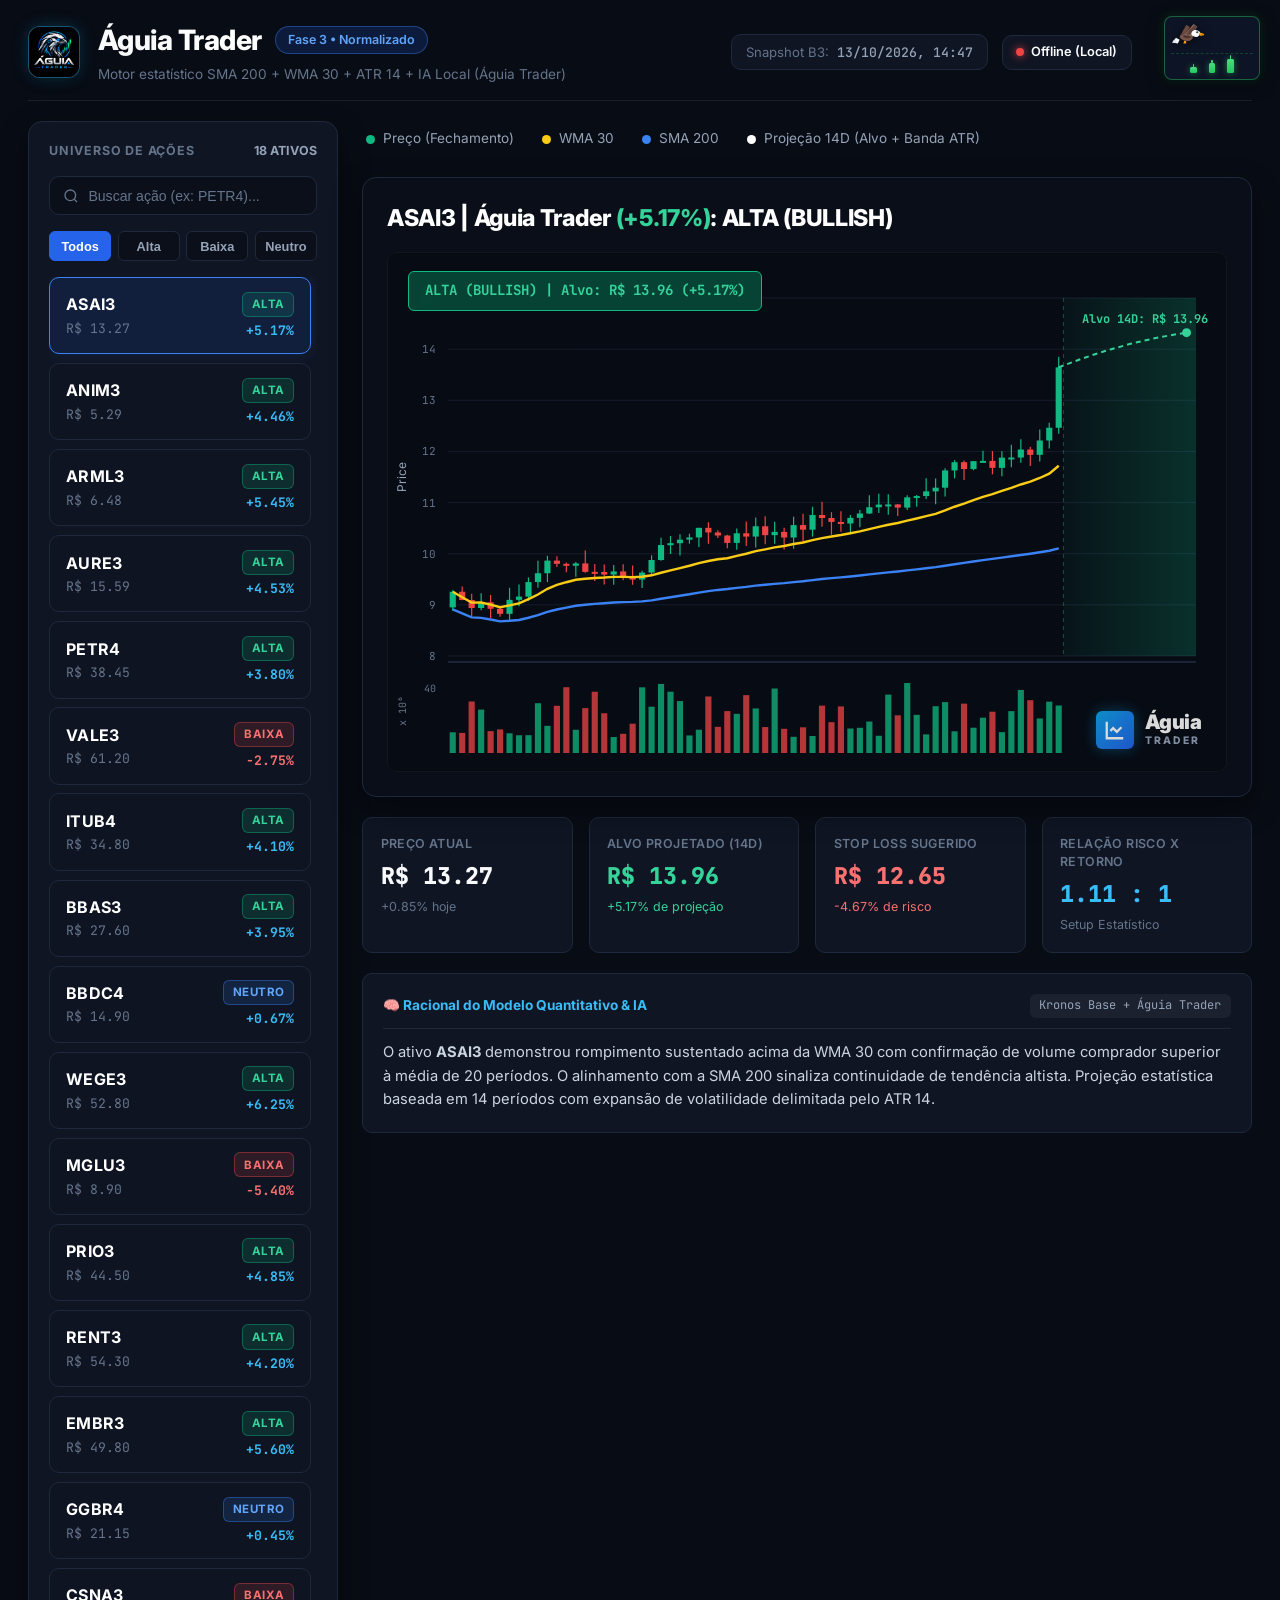
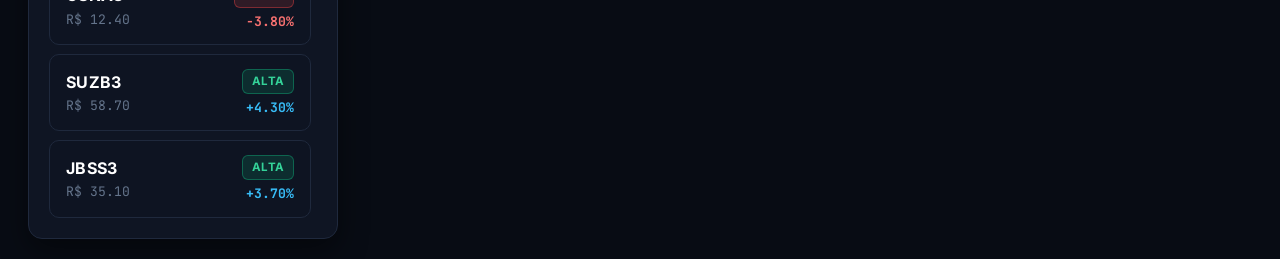
==== static/index.html @ 9f0a08a5 "feat(phase-1): modular architecture, sqlite wal, indicators with tests, hardened server" ====
<!DOCTYPE html>
<html lang="pt-BR">
<head>
    <meta charset="UTF-8">
    <meta name="viewport" content="width=device-width, initial-scale=1.0">
    <title>Águia Trader</title>
    <!-- Google Fonts Inter & JetBrains Mono -->
    <link rel="preconnect" href="https://fonts.googleapis.com">
    <link rel="preconnect" href="https://fonts.gstatic.com" crossorigin>
    <link href="https://fonts.googleapis.com/css2?family=Inter:wght@400;500;600;700;800&family=JetBrains+Mono:wght@400;500;600;700&display=swap" rel="stylesheet">
    <!-- Favicon -->
    <link rel="icon" type="image/png" href="logo.png">
    <!-- Estilos CSS3 -->
    <link rel="stylesheet" href="style.css">
</head>
<body>
    <!-- Componente de Marca: Águia (Estilo Emoji 🦅) Sobrevoando Candles da Esquerda para a Direita -->
    <aside class="eagle-soar-badge" id="eagleSoarBrand" aria-label="Águia Trader - Voo Bullish">
        <!-- Pista de Sobrevoo Horizontal da Águia (Orientada para a Direita) -->
        <div class="eagle-flight-track">
            <div class="eagle-flyer">
                <!-- SVG no Estilo do Emoji 🦅 (Plumagem Marrom, Cabeça Bege/Branca, Bico Dourado Virado para a Direita) -->
                <svg class="eagle-emoji-svg" viewBox="0 0 36 28" fill="none" xmlns="http://www.w3.org/2000/svg">
                    <!-- Penas da cauda traseira -->
                    <path d="M5 16L1 21L7 22L9 18Z" fill="#F8FAFC"/>
                    <path d="M3 18L1 21L5 21.5L6 19Z" fill="#E2E8F0"/>
                    
                    <!-- Asa Esquerda (Traseira) em marrom escuro -->
                    <path d="M10 13L16 2L20 4L16 14Z" fill="#5D4037"/>
                    <path d="M12 10L17 3L19 4.5L14 12Z" fill="#6D4C41"/>
                    
                    <!-- Garras / Patas amarelas dobradas -->
                    <path d="M14 19L13 22L16 22L16 19Z" fill="#F59E0B"/>
                    
                    <!-- Corpo e Ventre em Marrom -->
                    <path d="M9 15C9 13 11 12 14 12L23 13C24 15 23 18 20 19C16 20 11 19 9 15Z" fill="#795548"/>
                    
                    <!-- Asa Direita (Frontal / Principal) com penas abertas -->
                    <path d="M14 13L24 1L28 4L20 16L15 15Z" fill="#8D6E63"/>
                    <path d="M16 11L25 2L27 4L19 14L16 12Z" fill="#6D4C41"/>
                    <path d="M18 9L26 3L27.5 4.5L20 13Z" fill="#5D4037"/>
                    <path d="M13 13C16 13 20 14 22 15C19 17 15 17 13 15Z" fill="#4E342E"/>
                    
                    <!-- Pescoço e Cabeça Branca / Bege característica da Águia (Emoji) -->
                    <path d="M22 13C21 11 22 9 24 8C26 7 29 8 31 10C31 12 30 14 28 15C25 15 23 14 22 13Z" fill="#F8FAFC"/>
                    <path d="M22 13C23 13.5 25 14.5 28 14.5C26 15 23.5 14.5 22 13Z" fill="#E2E8F0"/>
                    
                    <!-- Olho penetrante olhando para a direita -->
                    <circle cx="28" cy="10" r="1.1" fill="#0F172A"/>
                    <circle cx="28.3" cy="9.8" r="0.4" fill="#FFFFFF"/>
                    
                    <!-- Bico adunco dourado/amarelo curvado para a direita -->
                    <path d="M30 10.5C32 10.5 35 11 35.5 12.5C35 13.5 32.5 14 30.5 13.5L30 10.5Z" fill="#F59E0B"/>
                    <path d="M33 12C34.5 12.2 35.5 12.5 35 13.5C33.5 13.5 32 13 31 12.5L33 12Z" fill="#D97706"/>
                </svg>
            </div>
        </div>

        <!-- 3 Mini Candles Verdes de Alta na Base ('Chão' do Gráfico) -->
        <div class="eagle-base-candles" title="Tendência de Alta Bullish">
            <div class="bull-candle candle-step-1">
                <span class="bull-wick"></span>
                <span class="bull-body"></span>
            </div>
            <div class="bull-candle candle-step-2">
                <span class="bull-wick"></span>
                <span class="bull-body"></span>
            </div>
            <div class="bull-candle candle-step-3">
                <span class="bull-wick"></span>
                <span class="bull-body"></span>
            </div>
        </div>
    </aside>

    <div class="dashboard-wrapper">
        <!-- Topo da Aplicação -->
        <header class="top-navbar">
            <div class="navbar-left">
                <div class="brand-logo-container">
                    <img src="logo.png" alt="Logo Águia Trader" class="brand-logo-img">
                </div>
                <div class="brand-text-container">
                    <div class="brand-group">
                        <h1 class="brand-title">Águia <span class="brand-highlight">Trader</span></h1>
                        <span class="badge-phase">Fase 3 &bull; Normalizado</span>
                    </div>
                    <p class="brand-subtitle">Motor estatístico SMA 200 + WMA 30 + ATR 14 + IA Local (Águia Trader)</p>
                </div>
            </div>

            <div class="navbar-right">
                <div class="snapshot-card">
                    <span class="snapshot-label">Snapshot B3:</span>
                    <span class="snapshot-date" id="snapshotTimestamp">13/10/2026, 14:47</span>
                </div>
                <div id="connectionStatus" class="connection-indicator online" title="Status do Backend Python 3.11">
                    <span class="conn-dot"></span>
                    <span class="conn-text" id="connText">Python 3.11</span>
                </div>
            </div>
        </header>

        <!-- Corpo Principal em Duas Colunas -->
        <div class="main-layout">
            <!-- Coluna Esquerda: Universo de Ações & Filtros -->
            <aside class="sidebar-stocks">
                <div class="sidebar-header">
                    <span class="universe-title">UNIVERSO DE AÇÕES</span>
                    <span class="universe-count" id="universeCount">148 ATIVOS</span>
                </div>

                <!-- Campo de Busca -->
                <div class="search-box">
                    <svg class="search-icon" viewBox="0 0 24 24" fill="none" stroke="currentColor" stroke-width="2">
                        <circle cx="11" cy="11" r="8"></circle>
                        <line x1="21" y1="21" x2="16.65" y2="16.65"></line>
                    </svg>
                    <input type="text" id="searchInput" placeholder="Buscar ação (ex: PETR4)..." autocomplete="off">
                </div>

                <!-- Botões de Filtro -->
                <div class="filter-pills">
                    <button class="filter-pill active" data-filter="TODOS">Todos</button>
                    <button class="filter-pill" data-filter="ALTA">Alta</button>
                    <button class="filter-pill" data-filter="BAIXA">Baixa</button>
                    <button class="filter-pill" data-filter="NEUTRO">Neutro</button>
                </div>

                <!-- Lista Rolável de Cards de Ações -->
                <div class="stock-list-container" id="stockListContainer">
                    <!-- Gerado dinamicamente via JavaScript -->
                </div>
            </aside>

            <!-- Coluna Direita: Gráfico & Painel de Análise Quantitativa -->
            <main class="chart-content-area">
                <!-- Barra de Legendas do Gráfico -->
                <div class="chart-legend-bar">
                    <div class="legend-item">
                        <span class="legend-dot dot-green"></span>
                        <span class="legend-label">Preço (Fechamento)</span>
                    </div>
                    <div class="legend-item">
                        <span class="legend-dot dot-yellow"></span>
                        <span class="legend-label">WMA 30</span>
                    </div>
                    <div class="legend-item">
                        <span class="legend-dot dot-blue"></span>
                        <span class="legend-label">SMA 200</span>
                    </div>
                    <div class="legend-item">
                        <span class="legend-dot dot-white"></span>
                        <span class="legend-label">Projeção 14D (Alvo + Banda ATR)</span>
                    </div>
                </div>

                <!-- Card Principal do Gráfico -->
                <section class="chart-main-card">
                    <!-- Título do Ativo Selecionado -->
                    <div class="chart-header">
                        <h2 class="asset-headline" id="chartHeadline">
                            <span id="headlineTicker">ASAI3</span> | Águia Trader 
                            <span id="headlineReturn" class="text-green">(+5.17%)</span>: 
                            <span id="headlineTrend">ALTA (BULLISH)</span>
                        </h2>
                    </div>

                    <!-- Área de Visualização do Gráfico Canvas -->
                    <div class="chart-stage-container">
                        <!-- Banner Flutuante de Alvo e Projeção -->
                        <div class="target-floating-badge badge-bullish" id="floatingTargetBadge">
                            <span id="badgeTrendAction">ALTA (BULLISH)</span> | 
                            Alvo: <span id="badgeTargetPrice">R$ 13.96</span> 
                            (<span id="badgeTargetReturn">+5.17%</span>)
                        </div>

                        <!-- Canvas do Gráfico (Preço + Médias + Projeção + Volume) -->
                        <canvas id="tradingChartCanvas"></canvas>

                        <!-- Marca d'Água Oficial Águia Trader -->
                        <div class="chart-watermark">
                            <div class="watermark-logo-icon">
                                <svg viewBox="0 0 24 24" fill="none" stroke="currentColor" stroke-width="2.5">
                                    <path d="M3 3v18h18"></path>
                                    <path d="M19 9l-5 5-4-4-3 3"></path>
                                </svg>
                            </div>
                            <div class="watermark-text-group">
                                <span class="watermark-title">Águia</span>
                                <span class="watermark-sub">TRADER</span>
                            </div>
                        </div>
                    </div>
                </section>

                <!-- Métricas Quantitativas e Racional do Ativo -->
                <section class="quant-details-grid">
                    <div class="quant-card">
                        <span class="quant-card-label">Preço Atual</span>
                        <span class="quant-card-val" id="metricCurrentPrice">R$ 13.27</span>
                        <span class="quant-card-sub" id="metricPriceDiff">+0.85% hoje</span>
                    </div>

                    <div class="quant-card">
                        <span class="quant-card-label">Alvo Projetado (14D)</span>
                        <span class="quant-card-val text-green" id="metricTargetPrice">R$ 13.96</span>
                        <span class="quant-card-sub text-green" id="metricTargetReturn">+5.17% de projeção</span>
                    </div>

                    <div class="quant-card">
                        <span class="quant-card-label">Stop Loss Sugerido</span>
                        <span class="quant-card-val text-red" id="metricStopLoss">R$ 12.65</span>
                        <span class="quant-card-sub text-red">-4.67% de risco</span>
                    </div>

                    <div class="quant-card">
                        <span class="quant-card-label">Relação Risco x Retorno</span>
                        <span class="quant-card-val text-cyan" id="metricPayoff">1.11 : 1</span>
                        <span class="quant-card-sub">Setup Estatístico</span>
                    </div>
                </section>

                <!-- Racional da IA & Indicadores Técnicos -->
                <section class="reasoning-card">
                    <div class="reasoning-header">
                        <span class="reasoning-tag">🧠 Racional do Modelo Quantitativo & IA</span>
                        <span class="model-tag">Kronos Base + Águia Trader</span>
                    </div>
                    <p class="reasoning-content" id="aiReasoningText">
                        O ativo <strong>ASAI3</strong> demonstrou rompimento sustentado acima da WMA 30 com confirmação de volume comprador superior à média de 20 períodos. O alinhamento com a SMA 200 sinaliza continuidade de tendência altista. Projeção estatística baseada em 14 períodos com expansão de volatilidade delimitada pelo ATR 14.
                    </p>
                </section>
            </main>
        </div>
    </div>

    <!-- Script JavaScript com Motor Gráfico Canvas -->
    <script src="script.js"></script>
</body>
</html>
---- static/style.css ----
/* ============================================================
   Águia Trader - Dashboard & Trade Ideas Theme
   Fidelidade visual idêntica ao dashboard quantitativo de mercado
   ============================================================ */

:root {
    --bg-main: #080c14;
    --bg-surface: #0f1523;
    --bg-card: #111827;
    --bg-card-selected: rgba(37, 99, 235, 0.12);
    --border-subtle: rgba(255, 255, 255, 0.08);
    --border-card: #1f293d;
    --border-active: #3b82f6;

    --color-green: #10b981;
    --color-green-light: #34d399;
    --color-green-bg: rgba(16, 185, 129, 0.15);
    --color-green-border: rgba(16, 185, 129, 0.4);

    --color-red: #ef4444;
    --color-red-light: #f87171;
    --color-red-bg: rgba(239, 68, 68, 0.15);
    --color-red-border: rgba(239, 68, 68, 0.4);

    --color-yellow: #facc15;
    --color-blue: #3b82f6;
    --color-cyan: #38bdf8;
    --color-white: #ffffff;

    --text-primary: #f8fafc;
    --text-secondary: #94a3b8;
    --text-muted: #64748b;
    --text-dim: #475569;

    --font-sans: 'Inter', -apple-system, BlinkMacSystemFont, "Segoe UI", Roboto, sans-serif;
    --font-mono: 'JetBrains Mono', monospace;

    --radius-sm: 6px;
    --radius-md: 10px;
    --radius-lg: 14px;
    --radius-full: 9999px;
}

* {
    margin: 0;
    padding: 0;
    box-sizing: border-box;
}

body {
    background-color: var(--bg-main);
    color: var(--text-primary);
    font-family: var(--font-sans);
    line-height: 1.45;
    min-height: 100vh;
    overflow-x: hidden;
}

/* Container mestre */
.dashboard-wrapper {
    max-width: 1600px;
    margin: 0 auto;
    padding: 1.25rem 1.75rem;
    display: flex;
    flex-direction: column;
    gap: 1.25rem;
}

/* ============================================================
   Componente de Marca: Águia Emoji 🦅 Voando sobre Candles
   ============================================================ */
.eagle-soar-badge {
    position: fixed;
    top: 16px;
    right: 20px;
    z-index: 1000;
    width: 96px;
    height: 64px;
    background: rgba(15, 23, 42, 0.85);
    border: 1px solid rgba(34, 197, 94, 0.45);
    border-radius: 8px;
    box-shadow: 0 4px 18px rgba(0, 0, 0, 0.45), 0 0 12px rgba(34, 197, 94, 0.18);
    backdrop-filter: blur(10px);
    -webkit-backdrop-filter: blur(10px);
    display: flex;
    flex-direction: column;
    justify-content: space-between;
    padding: 4px 6px 6px 6px;
    overflow: hidden;
    user-select: none;
    transition: transform 0.25s ease, box-shadow 0.25s ease, border-color 0.25s ease;
}

.eagle-soar-badge:hover {
    transform: translateY(-2px);
    border-color: #22c55e;
    box-shadow: 0 6px 22px rgba(0, 0, 0, 0.55), 0 0 18px rgba(34, 197, 94, 0.35);
}

/* Pista de Voo Horizontal */
.eagle-flight-track {
    position: relative;
    width: 100%;
    height: 32px;
    overflow: visible;
}

/* Elemento da Águia com Orientação para a Direita */
.eagle-flyer {
    position: absolute;
    top: 2px;
    left: 0;
    width: 34px;
    height: 26px;
    display: flex;
    align-items: center;
    justify-content: center;
    transform: scaleX(1); /* Garante orientação virada para a direita */
    animation: eagleFlyHorizontal 3.4s ease-in-out infinite;
    will-change: transform, opacity;
}

.eagle-emoji-svg {
    width: 100%;
    height: 100%;
    display: block;
    filter: drop-shadow(0 2px 4px rgba(0, 0, 0, 0.6));
}

/* Animação Contínua da Esquerda para a Direita com Ondulação em Y */
@keyframes eagleFlyHorizontal {
    0% {
        transform: translate(-38px, 4px) rotate(-1deg);
        opacity: 0;
    }
    10% {
        opacity: 1;
        transform: translate(-10px, 0px) rotate(2deg);
    }
    30% {
        transform: translate(16px, -3.5px) rotate(-1.5deg);
    }
    55% {
        transform: translate(44px, 2px) rotate(1.5deg);
    }
    75% {
        transform: translate(68px, -2.5px) rotate(-1deg);
    }
    90% {
        opacity: 1;
        transform: translate(88px, 1px) rotate(0.5deg);
    }
    100% {
        transform: translate(104px, 3px) rotate(0deg);
        opacity: 0;
    }
}

/* Base de 3 Mini Candles Verdes de Alta ('Chão' do Gráfico) */
.eagle-base-candles {
    width: 100%;
    display: flex;
    align-items: flex-end;
    justify-content: center;
    gap: 12px;
    height: 20px;
    position: relative;
    z-index: 1;
    border-top: 1px dashed rgba(34, 197, 94, 0.25);
    padding-top: 2px;
}

.bull-candle {
    position: relative;
    display: flex;
    flex-direction: column;
    align-items: center;
    transform-origin: bottom center;
}

.bull-candle .bull-wick {
    width: 1.5px;
    background: #4ade80;
    border-radius: 1px;
}

.bull-candle .bull-body {
    width: 6.5px;
    background: linear-gradient(180deg, #4ade80 0%, #22c55e 100%);
    border-radius: 1.5px;
    box-shadow: 0 0 6px rgba(34, 197, 94, 0.6);
}

/* Degrau 1 (Primeira vela da alta) */
.candle-step-1 .bull-wick { height: 3px; }
.candle-step-1 .bull-body { height: 6px; }
.candle-step-1 {
    animation: candleStepPulse 2.2s ease-in-out infinite 0s;
}

/* Degrau 2 (Vela intermediária) */
.candle-step-2 .bull-wick { height: 3.5px; }
.candle-step-2 .bull-body { height: 10px; }
.candle-step-2 {
    animation: candleStepPulse 2.2s ease-in-out infinite 0.35s;
}

/* Degrau 3 (Vela maior / Rompimento da máxima) */
.candle-step-3 .bull-wick { height: 4px; }
.candle-step-3 .bull-body { height: 14px; }
.candle-step-3 {
    animation: candleStepPulse 2.2s ease-in-out infinite 0.7s;
}

@keyframes candleStepPulse {
    0%, 100% {
        transform: scaleY(1);
        filter: brightness(1);
    }
    50% {
        transform: scaleY(1.22);
        filter: brightness(1.3) drop-shadow(0 0 6px #22c55e);
    }
}

/* ============================================================
   Cabeçalho Superior
   ============================================================ */
.top-navbar {
    display: flex;
    justify-content: space-between;
    align-items: center;
    padding-bottom: 1rem;
    border-bottom: 1px solid var(--border-subtle);
    flex-wrap: wrap;
    gap: 1rem;
}

.navbar-left {
    display: flex;
    align-items: center;
    gap: 1.1rem;
}

.brand-logo-container {
    display: flex;
    align-items: center;
    justify-content: center;
    flex-shrink: 0;
}

.brand-logo-img {
    width: 52px;
    height: 52px;
    object-fit: cover;
    border-radius: 12px;
    border: 1.5px solid rgba(56, 189, 248, 0.4);
    box-shadow: 0 0 16px rgba(14, 165, 233, 0.25), 0 4px 10px rgba(0, 0, 0, 0.4);
    background: #090e18;
    transition: transform 0.25s ease, box-shadow 0.25s ease, border-color 0.25s ease;
}

.brand-logo-img:hover {
    transform: scale(1.05);
    border-color: rgba(56, 189, 248, 0.8);
    box-shadow: 0 0 24px rgba(14, 165, 233, 0.45), 0 6px 14px rgba(0, 0, 0, 0.5);
}

.brand-text-container {
    display: flex;
    flex-direction: column;
}

.brand-group {
    display: flex;
    align-items: center;
    gap: 0.85rem;
}

.brand-title {
    font-size: 1.75rem;
    font-weight: 800;
    letter-spacing: -0.5px;
    color: var(--text-primary);
}

.brand-title .brand-highlight {
    color: #ffffff;
}

.badge-phase {
    background: rgba(37, 99, 235, 0.18);
    border: 1px solid rgba(59, 130, 246, 0.4);
    color: #60a5fa;
    font-size: 0.78rem;
    font-weight: 600;
    padding: 0.25rem 0.75rem;
    border-radius: var(--radius-full);
}

.brand-subtitle {
    font-size: 0.85rem;
    color: var(--text-muted);
    margin-top: 0.25rem;
}

.navbar-right {
    display: flex;
    align-items: center;
    gap: 0.85rem;
    margin-right: 120px;
}

.snapshot-card {
    background: #0f1523;
    border: 1px solid var(--border-card);
    border-radius: var(--radius-md);
    padding: 0.45rem 0.9rem;
    display: flex;
    align-items: center;
    gap: 0.45rem;
    font-size: 0.82rem;
}

.snapshot-label {
    color: var(--text-muted);
}

.snapshot-date {
    color: var(--text-secondary);
    font-family: var(--font-mono);
    font-weight: 500;
}

.connection-indicator {
    display: flex;
    align-items: center;
    gap: 0.45rem;
    background: #0f1523;
    border: 1px solid var(--border-card);
    border-radius: var(--radius-md);
    padding: 0.45rem 0.85rem;
    font-size: 0.8rem;
    font-weight: 600;
}

.conn-dot {
    width: 8px;
    height: 8px;
    border-radius: 50%;
    background: var(--color-green);
    box-shadow: 0 0 8px var(--color-green);
}

.connection-indicator.offline .conn-dot {
    background: var(--color-red);
    box-shadow: 0 0 8px var(--color-red);
}

/* ============================================================
   Layout Principal em 2 Colunas
   ============================================================ */
.main-layout {
    display: grid;
    grid-template-columns: 310px 1fr;
    gap: 1.5rem;
    align-items: stretch;
}

/* ============================================================
   Coluna Esquerda: Sidebar de Ações
   ============================================================ */
.sidebar-stocks {
    background: var(--bg-surface);
    border: 1px solid var(--border-card);
    border-radius: var(--radius-lg);
    padding: 1.25rem;
    display: flex;
    flex-direction: column;
    gap: 1rem;
    height: 100%;
    box-sizing: border-box;
    box-shadow: 0 12px 30px rgba(0, 0, 0, 0.45);
}

.sidebar-header {
    display: flex;
    justify-content: space-between;
    align-items: center;
}

.universe-title {
    font-size: 0.78rem;
    font-weight: 700;
    letter-spacing: 0.8px;
    color: var(--text-muted);
}

.universe-count {
    font-size: 0.78rem;
    font-weight: 700;
    color: var(--text-secondary);
}

/* Campo de Busca */
.search-box {
    position: relative;
    display: flex;
    align-items: center;
}

.search-icon {
    position: absolute;
    left: 0.85rem;
    width: 16px;
    height: 16px;
    color: var(--text-muted);
    pointer-events: none;
}

.search-box input {
    width: 100%;
    background: #0b0f19;
    border: 1px solid var(--border-card);
    border-radius: var(--radius-md);
    padding: 0.65rem 0.85rem 0.65rem 2.4rem;
    color: var(--text-primary);
    font-size: 0.88rem;
    outline: none;
    transition: border-color 0.2s;
}

.search-box input:focus {
    border-color: var(--color-blue);
}

.search-box input::placeholder {
    color: var(--text-muted);
}

/* Botões de Filtro */
.filter-pills {
    display: flex;
    gap: 0.4rem;
}

.filter-pill {
    flex: 1;
    background: #0b0f19;
    border: 1px solid var(--border-card);
    border-radius: var(--radius-sm);
    color: var(--text-secondary);
    padding: 0.4rem 0;
    font-size: 0.8rem;
    font-weight: 600;
    cursor: pointer;
    transition: all 0.2s;
}

.filter-pill:hover {
    color: var(--text-primary);
    border-color: rgba(255, 255, 255, 0.2);
}

.filter-pill.active {
    background: #2563eb;
    border-color: #2563eb;
    color: #ffffff;
}

/* Lista Rolável de Ações */
.stock-list-container {
    display: flex;
    flex-direction: column;
    gap: 0.55rem;
    overflow-y: auto;
    padding-right: 0.35rem;
    flex: 1;
    min-height: 0;
}

/* Scrollbar estilizada */
.stock-list-container::-webkit-scrollbar {
    width: 5px;
}
.stock-list-container::-webkit-scrollbar-track {
    background: #0b0f19;
}
.stock-list-container::-webkit-scrollbar-thumb {
    background: #232d42;
    border-radius: 4px;
}

/* Card Individual de Ação */
.stock-card-item {
    background: #0e1422;
    border: 1px solid var(--border-card);
    border-radius: var(--radius-md);
    padding: 0.85rem 1rem;
    display: flex;
    justify-content: space-between;
    align-items: center;
    cursor: pointer;
    transition: all 0.2s;
}

.stock-card-item:hover {
    background: #141c2e;
    border-color: rgba(59, 130, 246, 0.4);
}

/* Card Ativo (exatamente como ASAI3 no screenshot) */
.stock-card-item.selected {
    border: 1.5px solid var(--border-active);
    background: var(--bg-card-selected);
    box-shadow: 0 0 15px rgba(59, 130, 246, 0.15);
}

.stock-card-left {
    display: flex;
    flex-direction: column;
    gap: 0.15rem;
}

.stock-ticker {
    font-size: 1rem;
    font-weight: 700;
    color: #ffffff;
    letter-spacing: 0.3px;
}

.stock-price {
    font-size: 0.82rem;
    color: var(--text-muted);
    font-family: var(--font-mono);
}

.stock-card-right {
    display: flex;
    flex-direction: column;
    align-items: flex-end;
    gap: 0.25rem;
}

.trend-badge {
    padding: 0.2rem 0.55rem;
    border-radius: var(--radius-sm);
    font-size: 0.72rem;
    font-weight: 700;
    letter-spacing: 0.5px;
    text-transform: uppercase;
}

.trend-badge.ALTA {
    background: var(--color-green-bg);
    border: 1px solid var(--color-green-border);
    color: var(--color-green-light);
}

.trend-badge.BAIXA {
    background: var(--color-red-bg);
    border: 1px solid var(--color-red-border);
    color: var(--color-red-light);
}

.trend-badge.NEUTRO {
    background: rgba(59, 130, 246, 0.15);
    border: 1px solid rgba(59, 130, 246, 0.4);
    color: #60a5fa;
}

.stock-return {
    font-size: 0.82rem;
    font-weight: 700;
    font-family: var(--font-mono);
}

.stock-return.positive { color: #38bdf8; }
.stock-return.negative { color: var(--color-red-light); }
.stock-return.neutral { color: var(--text-muted); }

/* ============================================================
   Coluna Direita: Área do Gráfico e Análise
   ============================================================ */
.chart-content-area {
    display: flex;
    flex-direction: column;
    gap: 1.25rem;
}

/* Barra de Legendas */
.chart-legend-bar {
    display: flex;
    align-items: center;
    gap: 1.75rem;
    padding: 0.5rem 0.25rem;
    flex-wrap: wrap;
}

.legend-item {
    display: flex;
    align-items: center;
    gap: 0.5rem;
    font-size: 0.85rem;
    color: var(--text-secondary);
}

.legend-dot {
    width: 9px;
    height: 9px;
    border-radius: 50%;
}

.dot-green { background: var(--color-green); }
.dot-yellow { background: var(--color-yellow); }
.dot-blue { background: var(--color-blue); }
.dot-white { background: var(--color-white); }

/* Card Principal do Gráfico */
.chart-main-card {
    background: #090e18;
    border: 1px solid var(--border-card);
    border-radius: var(--radius-lg);
    padding: 1.5rem;
    display: flex;
    flex-direction: column;
    gap: 1rem;
    position: relative;
    box-shadow: 0 12px 30px rgba(0, 0, 0, 0.45);
}

.chart-header {
    display: flex;
    justify-content: space-between;
    align-items: center;
}

.asset-headline {
    font-size: 1.45rem;
    font-weight: 800;
    letter-spacing: -0.3px;
    color: #ffffff;
}

/* Área de Plotagem / Stage do Canvas */
.chart-stage-container {
    position: relative;
    width: 100%;
    height: 520px;
    background: #060911;
    border: 1px solid rgba(255, 255, 255, 0.05);
    border-radius: var(--radius-md);
    overflow: hidden;
}

#tradingChartCanvas {
    width: 100%;
    height: 100%;
    display: block;
}

/* Banner Flutuante de Alvo e Recomendação */
.target-floating-badge {
    position: absolute;
    top: 18px;
    left: 20px;
    z-index: 5;
    padding: 0.55rem 1rem;
    border-radius: var(--radius-sm);
    font-size: 0.88rem;
    font-weight: 700;
    font-family: var(--font-mono);
    backdrop-filter: blur(8px);
}

.target-floating-badge.badge-bullish {
    background: rgba(6, 78, 59, 0.85);
    border: 1.5px solid #10b981;
    color: #34d399;
}

.target-floating-badge.badge-bearish {
    background: rgba(127, 29, 29, 0.85);
    border: 1.5px solid #ef4444;
    color: #f87171;
}

.target-floating-badge.badge-neutral {
    background: rgba(30, 58, 138, 0.85);
    border: 1.5px solid #3b82f6;
    color: #60a5fa;
}

/* Marca d'Água Oficial no Gráfico */
.chart-watermark {
    position: absolute;
    bottom: 22px;
    right: 25px;
    display: flex;
    align-items: center;
    gap: 0.65rem;
    pointer-events: none;
    opacity: 0.85;
    user-select: none;
    z-index: 5;
}

.watermark-logo-icon {
    width: 38px;
    height: 38px;
    background: linear-gradient(135deg, #0ea5e9, #2563eb);
    border-radius: var(--radius-sm);
    display: flex;
    align-items: center;
    justify-content: center;
    color: #ffffff;
    box-shadow: 0 0 15px rgba(14, 165, 233, 0.4);
}

.watermark-logo-icon svg {
    width: 22px;
    height: 22px;
}

.watermark-text-group {
    display: flex;
    flex-direction: column;
}

.watermark-title {
    font-size: 1.25rem;
    font-weight: 900;
    letter-spacing: -0.5px;
    line-height: 1.1;
    color: #ffffff;
}

.watermark-sub {
    font-size: 0.65rem;
    font-weight: 800;
    letter-spacing: 2px;
    color: #94a3b8;
}

/* ============================================================
   Cards de Métricas Quantitativas
   ============================================================ */
.quant-details-grid {
    display: grid;
    grid-template-columns: repeat(auto-fit, minmax(200px, 1fr));
    gap: 1rem;
}

.quant-card {
    background: var(--bg-surface);
    border: 1px solid var(--border-card);
    border-radius: var(--radius-md);
    padding: 1.1rem;
    display: flex;
    flex-direction: column;
    gap: 0.35rem;
}

.quant-card-label {
    font-size: 0.78rem;
    color: var(--text-muted);
    font-weight: 600;
    text-transform: uppercase;
    letter-spacing: 0.4px;
}

.quant-card-val {
    font-size: 1.45rem;
    font-weight: 800;
    font-family: var(--font-mono);
    color: var(--text-primary);
}

.quant-card-sub {
    font-size: 0.78rem;
    color: var(--text-muted);
}

.text-green { color: var(--color-green-light) !important; }
.text-red { color: var(--color-red-light) !important; }
.text-cyan { color: var(--color-cyan) !important; }

/* ============================================================
   Racional da IA
   ============================================================ */
.reasoning-card {
    background: var(--bg-surface);
    border: 1px solid var(--border-card);
    border-radius: var(--radius-md);
    padding: 1.25rem;
    display: flex;
    flex-direction: column;
    gap: 0.75rem;
}

.reasoning-header {
    display: flex;
    justify-content: space-between;
    align-items: center;
    border-bottom: 1px solid var(--border-subtle);
    padding-bottom: 0.65rem;
}

.reasoning-tag {
    font-size: 0.85rem;
    font-weight: 700;
    color: var(--color-cyan);
}

.model-tag {
    font-size: 0.75rem;
    font-family: var(--font-mono);
    background: rgba(255, 255, 255, 0.05);
    padding: 0.2rem 0.6rem;
    border-radius: var(--radius-sm);
    color: var(--text-secondary);
}

.reasoning-content {
    font-size: 0.92rem;
    color: #cbd5e1;
    line-height: 1.6;
}

/* ============================================================
   Responsividade
   ============================================================ */
@media (max-width: 1100px) {
    .main-layout {
        grid-template-columns: 1fr;
    }

    .navbar-right {
        margin-right: 120px;
    }

    .sidebar-stocks {
        height: auto;
        max-height: 520px;
    }

    .stock-list-container {
        max-height: 380px;
    }

    .chart-stage-container {
        height: 440px;
    }
}

@media (max-width: 768px) {
    .navbar-right {
        margin-right: 0;
        margin-top: 0.5rem;
        width: 100%;
        justify-content: flex-start;
    }

    .eagle-soar-badge {
        top: 10px;
        right: 10px;
        width: 84px;
        height: 56px;
        padding: 3px 5px;
    }

    .eagle-flyer {
        width: 28px;
        height: 22px;
    }
}

@media (max-width: 640px) {
    .dashboard-wrapper {
        padding: 1rem 0.75rem;
    }

    .brand-logo-img {
        width: 44px;
        height: 44px;
    }

    .brand-title {
        font-size: 1.35rem;
    }

    .chart-legend-bar {
        gap: 0.75rem;
        font-size: 0.75rem;
    }

    .chart-stage-container {
        height: 380px;
    }
}
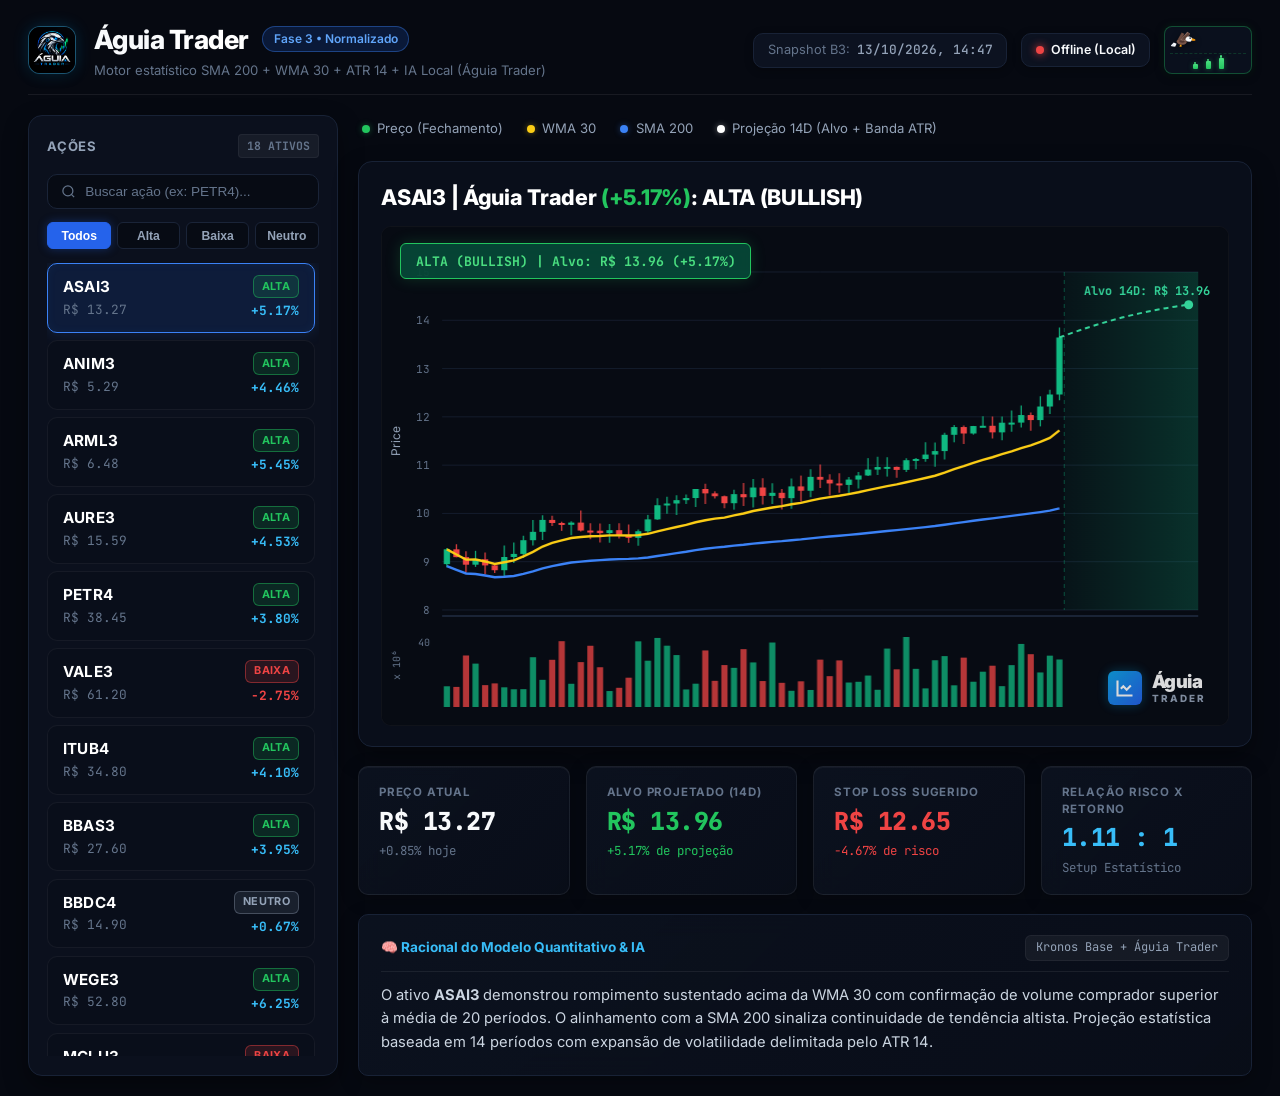
==== commit fddd6aea: "feat(ui): static eagle header integration, aligned sidebar with Ações title, glassmorphic metrics" ====
--- a/static/index.html
+++ b/static/index.html
@@ -14,65 +14,6 @@
     <link rel="stylesheet" href="style.css">
 </head>
 <body>
-    <!-- Componente de Marca: Águia (Estilo Emoji 🦅) Sobrevoando Candles da Esquerda para a Direita -->
-    <aside class="eagle-soar-badge" id="eagleSoarBrand" aria-label="Águia Trader - Voo Bullish">
-        <!-- Pista de Sobrevoo Horizontal da Águia (Orientada para a Direita) -->
-        <div class="eagle-flight-track">
-            <div class="eagle-flyer">
-                <!-- SVG no Estilo do Emoji 🦅 (Plumagem Marrom, Cabeça Bege/Branca, Bico Dourado Virado para a Direita) -->
-                <svg class="eagle-emoji-svg" viewBox="0 0 36 28" fill="none" xmlns="http://www.w3.org/2000/svg">
-                    <!-- Penas da cauda traseira -->
-                    <path d="M5 16L1 21L7 22L9 18Z" fill="#F8FAFC"/>
-                    <path d="M3 18L1 21L5 21.5L6 19Z" fill="#E2E8F0"/>
-                    
-                    <!-- Asa Esquerda (Traseira) em marrom escuro -->
-                    <path d="M10 13L16 2L20 4L16 14Z" fill="#5D4037"/>
-                    <path d="M12 10L17 3L19 4.5L14 12Z" fill="#6D4C41"/>
-                    
-                    <!-- Garras / Patas amarelas dobradas -->
-                    <path d="M14 19L13 22L16 22L16 19Z" fill="#F59E0B"/>
-                    
-                    <!-- Corpo e Ventre em Marrom -->
-                    <path d="M9 15C9 13 11 12 14 12L23 13C24 15 23 18 20 19C16 20 11 19 9 15Z" fill="#795548"/>
-                    
-                    <!-- Asa Direita (Frontal / Principal) com penas abertas -->
-                    <path d="M14 13L24 1L28 4L20 16L15 15Z" fill="#8D6E63"/>
-                    <path d="M16 11L25 2L27 4L19 14L16 12Z" fill="#6D4C41"/>
-                    <path d="M18 9L26 3L27.5 4.5L20 13Z" fill="#5D4037"/>
-                    <path d="M13 13C16 13 20 14 22 15C19 17 15 17 13 15Z" fill="#4E342E"/>
-                    
-                    <!-- Pescoço e Cabeça Branca / Bege característica da Águia (Emoji) -->
-                    <path d="M22 13C21 11 22 9 24 8C26 7 29 8 31 10C31 12 30 14 28 15C25 15 23 14 22 13Z" fill="#F8FAFC"/>
-                    <path d="M22 13C23 13.5 25 14.5 28 14.5C26 15 23.5 14.5 22 13Z" fill="#E2E8F0"/>
-                    
-                    <!-- Olho penetrante olhando para a direita -->
-                    <circle cx="28" cy="10" r="1.1" fill="#0F172A"/>
-                    <circle cx="28.3" cy="9.8" r="0.4" fill="#FFFFFF"/>
-                    
-                    <!-- Bico adunco dourado/amarelo curvado para a direita -->
-                    <path d="M30 10.5C32 10.5 35 11 35.5 12.5C35 13.5 32.5 14 30.5 13.5L30 10.5Z" fill="#F59E0B"/>
-                    <path d="M33 12C34.5 12.2 35.5 12.5 35 13.5C33.5 13.5 32 13 31 12.5L33 12Z" fill="#D97706"/>
-                </svg>
-            </div>
-        </div>
-
-        <!-- 3 Mini Candles Verdes de Alta na Base ('Chão' do Gráfico) -->
-        <div class="eagle-base-candles" title="Tendência de Alta Bullish">
-            <div class="bull-candle candle-step-1">
-                <span class="bull-wick"></span>
-                <span class="bull-body"></span>
-            </div>
-            <div class="bull-candle candle-step-2">
-                <span class="bull-wick"></span>
-                <span class="bull-body"></span>
-            </div>
-            <div class="bull-candle candle-step-3">
-                <span class="bull-wick"></span>
-                <span class="bull-body"></span>
-            </div>
-        </div>
-    </aside>
-
     <div class="dashboard-wrapper">
         <!-- Topo da Aplicação -->
         <header class="top-navbar">
@@ -98,16 +39,59 @@
                     <span class="conn-dot"></span>
                     <span class="conn-text" id="connText">Python 3.11</span>
                 </div>
+
+                <!-- Componente de Marca: Águia (Estilo Emoji 🦅) Sobrevoando Candles Integrado no Topo -->
+                <div class="eagle-soar-badge" id="eagleSoarBrand" aria-label="Águia Trader - Voo Bullish" title="Águia Trader - Momentum Bullish">
+                    <div class="eagle-flight-track">
+                        <div class="eagle-flyer">
+                            <!-- SVG no Estilo do Emoji 🦅 -->
+                            <svg class="eagle-emoji-svg" viewBox="0 0 36 28" fill="none" xmlns="http://www.w3.org/2000/svg">
+                                <path d="M5 16L1 21L7 22L9 18Z" fill="#F8FAFC"/>
+                                <path d="M3 18L1 21L5 21.5L6 19Z" fill="#E2E8F0"/>
+                                <path d="M10 13L16 2L20 4L16 14Z" fill="#5D4037"/>
+                                <path d="M12 10L17 3L19 4.5L14 12Z" fill="#6D4C41"/>
+                                <path d="M14 19L13 22L16 22L16 19Z" fill="#F59E0B"/>
+                                <path d="M9 15C9 13 11 12 14 12L23 13C24 15 23 18 20 19C16 20 11 19 9 15Z" fill="#795548"/>
+                                <path d="M14 13L24 1L28 4L20 16L15 15Z" fill="#8D6E63"/>
+                                <path d="M16 11L25 2L27 4L19 14L16 12Z" fill="#6D4C41"/>
+                                <path d="M18 9L26 3L27.5 4.5L20 13Z" fill="#5D4037"/>
+                                <path d="M13 13C16 13 20 14 22 15C19 17 15 17 13 15Z" fill="#4E342E"/>
+                                <path d="M22 13C21 11 22 9 24 8C26 7 29 8 31 10C31 12 30 14 28 15C25 15 23 14 22 13Z" fill="#F8FAFC"/>
+                                <path d="M22 13C23 13.5 25 14.5 28 14.5C26 15 23.5 14.5 22 13Z" fill="#E2E8F0"/>
+                                <circle cx="28" cy="10" r="1.1" fill="#0F172A"/>
+                                <circle cx="28.3" cy="9.8" r="0.4" fill="#FFFFFF"/>
+                                <path d="M30 10.5C32 10.5 35 11 35.5 12.5C35 13.5 32.5 14 30.5 13.5L30 10.5Z" fill="#F59E0B"/>
+                                <path d="M33 12C34.5 12.2 35.5 12.5 35 13.5C33.5 13.5 32 13 31 12.5L33 12Z" fill="#D97706"/>
+                            </svg>
+                        </div>
+                    </div>
+
+                    <!-- 3 Mini Candles Verdes de Alta na Base -->
+                    <div class="eagle-base-candles" title="Tendência de Alta Bullish">
+                        <div class="bull-candle candle-step-1">
+                            <span class="bull-wick"></span>
+                            <span class="bull-body"></span>
+                        </div>
+                        <div class="bull-candle candle-step-2">
+                            <span class="bull-wick"></span>
+                            <span class="bull-body"></span>
+                        </div>
+                        <div class="bull-candle candle-step-3">
+                            <span class="bull-wick"></span>
+                            <span class="bull-body"></span>
+                        </div>
+                    </div>
+                </div>
             </div>
         </header>
 
         <!-- Corpo Principal em Duas Colunas -->
         <div class="main-layout">
-            <!-- Coluna Esquerda: Universo de Ações & Filtros -->
+            <!-- Coluna Esquerda: Ações & Filtros -->
             <aside class="sidebar-stocks">
                 <div class="sidebar-header">
-                    <span class="universe-title">UNIVERSO DE AÇÕES</span>
-                    <span class="universe-count" id="universeCount">148 ATIVOS</span>
+                    <span class="universe-title">Ações</span>
+                    <span class="universe-count" id="universeCount">18 ATIVOS</span>
                 </div>
 
                 <!-- Campo de Busca -->
@@ -196,25 +180,25 @@
 
                 <!-- Métricas Quantitativas e Racional do Ativo -->
                 <section class="quant-details-grid">
-                    <div class="quant-card">
+                    <div class="quant-card card-metric-price">
                         <span class="quant-card-label">Preço Atual</span>
                         <span class="quant-card-val" id="metricCurrentPrice">R$ 13.27</span>
                         <span class="quant-card-sub" id="metricPriceDiff">+0.85% hoje</span>
                     </div>
 
-                    <div class="quant-card">
+                    <div class="quant-card card-metric-target">
                         <span class="quant-card-label">Alvo Projetado (14D)</span>
                         <span class="quant-card-val text-green" id="metricTargetPrice">R$ 13.96</span>
                         <span class="quant-card-sub text-green" id="metricTargetReturn">+5.17% de projeção</span>
                     </div>
 
-                    <div class="quant-card">
+                    <div class="quant-card card-metric-stop">
                         <span class="quant-card-label">Stop Loss Sugerido</span>
                         <span class="quant-card-val text-red" id="metricStopLoss">R$ 12.65</span>
-                        <span class="quant-card-sub text-red">-4.67% de risco</span>
-                    </div>
-
-                    <div class="quant-card">
+                        <span class="quant-card-sub text-red" id="metricStopDiff">-4.67% de risco</span>
+                    </div>
+
+                    <div class="quant-card card-metric-payoff">
                         <span class="quant-card-label">Relação Risco x Retorno</span>
                         <span class="quant-card-val text-cyan" id="metricPayoff">1.11 : 1</span>
                         <span class="quant-card-sub">Setup Estatístico</span>
--- a/static/style.css
+++ b/static/style.css
@@ -1,26 +1,26 @@
 /* ============================================================
    Águia Trader - Dashboard & Trade Ideas Theme
-   Fidelidade visual idêntica ao dashboard quantitativo de mercado
+   Estética Dark Mode de Alta Fidelidade para Plataformas Financeiras
    ============================================================ */
 
 :root {
-    --bg-main: #080c14;
-    --bg-surface: #0f1523;
-    --bg-card: #111827;
-    --bg-card-selected: rgba(37, 99, 235, 0.12);
-    --border-subtle: rgba(255, 255, 255, 0.08);
-    --border-card: #1f293d;
+    --bg-main: #060911;
+    --bg-surface: #0b101d;
+    --bg-card: #0f172a;
+    --bg-card-selected: rgba(37, 99, 235, 0.14);
+    --border-subtle: rgba(255, 255, 255, 0.07);
+    --border-card: #182236;
     --border-active: #3b82f6;
 
-    --color-green: #10b981;
-    --color-green-light: #34d399;
-    --color-green-bg: rgba(16, 185, 129, 0.15);
-    --color-green-border: rgba(16, 185, 129, 0.4);
+    --color-green: #22c55e;
+    --color-green-light: #4ade80;
+    --color-green-bg: rgba(34, 197, 94, 0.14);
+    --color-green-border: rgba(34, 197, 94, 0.45);
 
     --color-red: #ef4444;
     --color-red-light: #f87171;
-    --color-red-bg: rgba(239, 68, 68, 0.15);
-    --color-red-border: rgba(239, 68, 68, 0.4);
+    --color-red-bg: rgba(239, 68, 68, 0.14);
+    --color-red-border: rgba(239, 68, 68, 0.45);
 
     --color-yellow: #facc15;
     --color-blue: #3b82f6;
@@ -56,181 +56,26 @@
     overflow-x: hidden;
 }
 
-/* Container mestre */
+/* Container Mestre */
 .dashboard-wrapper {
-    max-width: 1600px;
+    max-width: 1680px;
     margin: 0 auto;
     padding: 1.25rem 1.75rem;
+    min-height: 100vh;
     display: flex;
     flex-direction: column;
     gap: 1.25rem;
+    box-sizing: border-box;
 }
 
 /* ============================================================
-   Componente de Marca: Águia Emoji 🦅 Voando sobre Candles
-   ============================================================ */
-.eagle-soar-badge {
-    position: fixed;
-    top: 16px;
-    right: 20px;
-    z-index: 1000;
-    width: 96px;
-    height: 64px;
-    background: rgba(15, 23, 42, 0.85);
-    border: 1px solid rgba(34, 197, 94, 0.45);
-    border-radius: 8px;
-    box-shadow: 0 4px 18px rgba(0, 0, 0, 0.45), 0 0 12px rgba(34, 197, 94, 0.18);
-    backdrop-filter: blur(10px);
-    -webkit-backdrop-filter: blur(10px);
-    display: flex;
-    flex-direction: column;
-    justify-content: space-between;
-    padding: 4px 6px 6px 6px;
-    overflow: hidden;
-    user-select: none;
-    transition: transform 0.25s ease, box-shadow 0.25s ease, border-color 0.25s ease;
-}
-
-.eagle-soar-badge:hover {
-    transform: translateY(-2px);
-    border-color: #22c55e;
-    box-shadow: 0 6px 22px rgba(0, 0, 0, 0.55), 0 0 18px rgba(34, 197, 94, 0.35);
-}
-
-/* Pista de Voo Horizontal */
-.eagle-flight-track {
-    position: relative;
-    width: 100%;
-    height: 32px;
-    overflow: visible;
-}
-
-/* Elemento da Águia com Orientação para a Direita */
-.eagle-flyer {
-    position: absolute;
-    top: 2px;
-    left: 0;
-    width: 34px;
-    height: 26px;
-    display: flex;
-    align-items: center;
-    justify-content: center;
-    transform: scaleX(1); /* Garante orientação virada para a direita */
-    animation: eagleFlyHorizontal 3.4s ease-in-out infinite;
-    will-change: transform, opacity;
-}
-
-.eagle-emoji-svg {
-    width: 100%;
-    height: 100%;
-    display: block;
-    filter: drop-shadow(0 2px 4px rgba(0, 0, 0, 0.6));
-}
-
-/* Animação Contínua da Esquerda para a Direita com Ondulação em Y */
-@keyframes eagleFlyHorizontal {
-    0% {
-        transform: translate(-38px, 4px) rotate(-1deg);
-        opacity: 0;
-    }
-    10% {
-        opacity: 1;
-        transform: translate(-10px, 0px) rotate(2deg);
-    }
-    30% {
-        transform: translate(16px, -3.5px) rotate(-1.5deg);
-    }
-    55% {
-        transform: translate(44px, 2px) rotate(1.5deg);
-    }
-    75% {
-        transform: translate(68px, -2.5px) rotate(-1deg);
-    }
-    90% {
-        opacity: 1;
-        transform: translate(88px, 1px) rotate(0.5deg);
-    }
-    100% {
-        transform: translate(104px, 3px) rotate(0deg);
-        opacity: 0;
-    }
-}
-
-/* Base de 3 Mini Candles Verdes de Alta ('Chão' do Gráfico) */
-.eagle-base-candles {
-    width: 100%;
-    display: flex;
-    align-items: flex-end;
-    justify-content: center;
-    gap: 12px;
-    height: 20px;
-    position: relative;
-    z-index: 1;
-    border-top: 1px dashed rgba(34, 197, 94, 0.25);
-    padding-top: 2px;
-}
-
-.bull-candle {
-    position: relative;
-    display: flex;
-    flex-direction: column;
-    align-items: center;
-    transform-origin: bottom center;
-}
-
-.bull-candle .bull-wick {
-    width: 1.5px;
-    background: #4ade80;
-    border-radius: 1px;
-}
-
-.bull-candle .bull-body {
-    width: 6.5px;
-    background: linear-gradient(180deg, #4ade80 0%, #22c55e 100%);
-    border-radius: 1.5px;
-    box-shadow: 0 0 6px rgba(34, 197, 94, 0.6);
-}
-
-/* Degrau 1 (Primeira vela da alta) */
-.candle-step-1 .bull-wick { height: 3px; }
-.candle-step-1 .bull-body { height: 6px; }
-.candle-step-1 {
-    animation: candleStepPulse 2.2s ease-in-out infinite 0s;
-}
-
-/* Degrau 2 (Vela intermediária) */
-.candle-step-2 .bull-wick { height: 3.5px; }
-.candle-step-2 .bull-body { height: 10px; }
-.candle-step-2 {
-    animation: candleStepPulse 2.2s ease-in-out infinite 0.35s;
-}
-
-/* Degrau 3 (Vela maior / Rompimento da máxima) */
-.candle-step-3 .bull-wick { height: 4px; }
-.candle-step-3 .bull-body { height: 14px; }
-.candle-step-3 {
-    animation: candleStepPulse 2.2s ease-in-out infinite 0.7s;
-}
-
-@keyframes candleStepPulse {
-    0%, 100% {
-        transform: scaleY(1);
-        filter: brightness(1);
-    }
-    50% {
-        transform: scaleY(1.22);
-        filter: brightness(1.3) drop-shadow(0 0 6px #22c55e);
-    }
-}
-
-/* ============================================================
-   Cabeçalho Superior
+   Cabeçalho Superior Integrado
    ============================================================ */
 .top-navbar {
     display: flex;
     justify-content: space-between;
     align-items: center;
-    padding-bottom: 1rem;
+    padding-bottom: 0.85rem;
     border-bottom: 1px solid var(--border-subtle);
     flex-wrap: wrap;
     gap: 1rem;
@@ -250,12 +95,12 @@
 }
 
 .brand-logo-img {
-    width: 52px;
-    height: 52px;
+    width: 48px;
+    height: 48px;
     object-fit: cover;
     border-radius: 12px;
     border: 1.5px solid rgba(56, 189, 248, 0.4);
-    box-shadow: 0 0 16px rgba(14, 165, 233, 0.25), 0 4px 10px rgba(0, 0, 0, 0.4);
+    box-shadow: 0 0 16px rgba(14, 165, 233, 0.2), 0 4px 10px rgba(0, 0, 0, 0.4);
     background: #090e18;
     transition: transform 0.25s ease, box-shadow 0.25s ease, border-color 0.25s ease;
 }
@@ -263,7 +108,7 @@
 .brand-logo-img:hover {
     transform: scale(1.05);
     border-color: rgba(56, 189, 248, 0.8);
-    box-shadow: 0 0 24px rgba(14, 165, 233, 0.45), 0 6px 14px rgba(0, 0, 0, 0.5);
+    box-shadow: 0 0 24px rgba(14, 165, 233, 0.4), 0 6px 14px rgba(0, 0, 0, 0.5);
 }
 
 .brand-text-container {
@@ -278,7 +123,7 @@
 }
 
 .brand-title {
-    font-size: 1.75rem;
+    font-size: 1.65rem;
     font-weight: 800;
     letter-spacing: -0.5px;
     color: var(--text-primary);
@@ -292,34 +137,35 @@
     background: rgba(37, 99, 235, 0.18);
     border: 1px solid rgba(59, 130, 246, 0.4);
     color: #60a5fa;
-    font-size: 0.78rem;
+    font-size: 0.75rem;
     font-weight: 600;
-    padding: 0.25rem 0.75rem;
+    padding: 0.2rem 0.65rem;
     border-radius: var(--radius-full);
 }
 
 .brand-subtitle {
-    font-size: 0.85rem;
+    font-size: 0.82rem;
     color: var(--text-muted);
-    margin-top: 0.25rem;
+    margin-top: 0.2rem;
 }
 
 .navbar-right {
     display: flex;
     align-items: center;
     gap: 0.85rem;
-    margin-right: 120px;
+    margin-right: 0;
 }
 
 .snapshot-card {
-    background: #0f1523;
+    background: #0c1220;
     border: 1px solid var(--border-card);
     border-radius: var(--radius-md);
-    padding: 0.45rem 0.9rem;
+    padding: 0.45rem 0.85rem;
     display: flex;
     align-items: center;
     gap: 0.45rem;
-    font-size: 0.82rem;
+    font-size: 0.8rem;
+    box-shadow: 0 2px 8px rgba(0, 0, 0, 0.3);
 }
 
 .snapshot-label {
@@ -336,12 +182,19 @@
     display: flex;
     align-items: center;
     gap: 0.45rem;
-    background: #0f1523;
+    background: #0c1220;
     border: 1px solid var(--border-card);
     border-radius: var(--radius-md);
     padding: 0.45rem 0.85rem;
-    font-size: 0.8rem;
+    font-size: 0.78rem;
     font-weight: 600;
+    box-shadow: 0 2px 8px rgba(0, 0, 0, 0.3);
+    cursor: pointer;
+    transition: border-color 0.2s ease;
+}
+
+.connection-indicator:hover {
+    border-color: rgba(255, 255, 255, 0.2);
 }
 
 .conn-dot {
@@ -358,13 +211,163 @@
 }
 
 /* ============================================================
-   Layout Principal em 2 Colunas
+   Componente de Marca: Águia (Estilo Emoji 🦅) Sobrevoando Candles
+   Integrado Estaticamente no Cabeçalho (Sem sobreposição fixed)
+   ============================================================ */
+.eagle-soar-badge {
+    position: relative;
+    width: 88px;
+    height: 48px;
+    background: rgba(12, 18, 32, 0.9);
+    border: 1px solid rgba(34, 197, 94, 0.35);
+    border-radius: 8px;
+    box-shadow: 0 2px 10px rgba(0, 0, 0, 0.4), 0 0 8px rgba(34, 197, 94, 0.12);
+    backdrop-filter: blur(8px);
+    -webkit-backdrop-filter: blur(8px);
+    display: flex;
+    flex-direction: column;
+    justify-content: space-between;
+    padding: 3px 5px 4px 5px;
+    overflow: hidden; /* Corta rigorosamente animações dentro do card */
+    user-select: none;
+    flex-shrink: 0;
+    transition: transform 0.2s ease, box-shadow 0.2s ease, border-color 0.2s ease;
+}
+
+.eagle-soar-badge:hover {
+    transform: translateY(-1px);
+    border-color: #22c55e;
+    box-shadow: 0 4px 14px rgba(0, 0, 0, 0.5), 0 0 14px rgba(34, 197, 94, 0.25);
+}
+
+/* Pista de Voo Horizontal Contida */
+.eagle-flight-track {
+    position: relative;
+    width: 100%;
+    height: 24px;
+    overflow: hidden; /* Contenção absoluta sem vazamento */
+}
+
+/* Elemento da Águia com Orientação para a Direita */
+.eagle-flyer {
+    position: absolute;
+    top: 1px;
+    left: 0;
+    width: 26px;
+    height: 20px;
+    display: flex;
+    align-items: center;
+    justify-content: center;
+    animation: eagleFlyHorizontal 3.2s ease-in-out infinite;
+    will-change: transform, opacity;
+}
+
+.eagle-emoji-svg {
+    width: 100%;
+    height: 100%;
+    display: block;
+    filter: drop-shadow(0 2px 3px rgba(0, 0, 0, 0.6));
+}
+
+/* Animação Contínua Restrita aos Limites do Card (88px) */
+@keyframes eagleFlyHorizontal {
+    0% {
+        transform: translate(-30px, 3px) rotate(-1deg);
+        opacity: 0;
+    }
+    10% {
+        opacity: 1;
+        transform: translate(-10px, 0px) rotate(2deg);
+    }
+    30% {
+        transform: translate(14px, -2.5px) rotate(-1.5deg);
+    }
+    55% {
+        transform: translate(38px, 1.5px) rotate(1.5deg);
+    }
+    75% {
+        transform: translate(58px, -2px) rotate(-1deg);
+    }
+    90% {
+        opacity: 1;
+        transform: translate(74px, 1px) rotate(0.5deg);
+    }
+    100% {
+        transform: translate(92px, 2px) rotate(0deg);
+        opacity: 0;
+    }
+}
+
+/* Base de 3 Mini Candles Verdes de Alta ('Chão' do Gráfico) */
+.eagle-base-candles {
+    width: 100%;
+    display: flex;
+    align-items: flex-end;
+    justify-content: center;
+    gap: 8px;
+    height: 16px;
+    position: relative;
+    z-index: 1;
+    border-top: 1px dashed rgba(34, 197, 94, 0.2);
+    padding-top: 1px;
+}
+
+.bull-candle {
+    position: relative;
+    display: flex;
+    flex-direction: column;
+    align-items: center;
+    transform-origin: bottom center;
+}
+
+.bull-candle .bull-wick {
+    width: 1.5px;
+    background: #4ade80;
+    border-radius: 1px;
+}
+
+.bull-candle .bull-body {
+    width: 5px;
+    background: linear-gradient(180deg, #4ade80 0%, #22c55e 100%);
+    border-radius: 1px;
+    box-shadow: 0 0 5px rgba(34, 197, 94, 0.5);
+}
+
+/* Degrau 1 */
+.candle-step-1 .bull-wick { height: 2px; }
+.candle-step-1 .bull-body { height: 5px; }
+.candle-step-1 { animation: candleStepPulse 2.2s ease-in-out infinite 0s; }
+
+/* Degrau 2 */
+.candle-step-2 .bull-wick { height: 2.5px; }
+.candle-step-2 .bull-body { height: 8px; }
+.candle-step-2 { animation: candleStepPulse 2.2s ease-in-out infinite 0.35s; }
+
+/* Degrau 3 */
+.candle-step-3 .bull-wick { height: 3px; }
+.candle-step-3 .bull-body { height: 11px; }
+.candle-step-3 { animation: candleStepPulse 2.2s ease-in-out infinite 0.7s; }
+
+@keyframes candleStepPulse {
+    0%, 100% {
+        transform: scaleY(1);
+        filter: brightness(1);
+    }
+    50% {
+        transform: scaleY(1.18);
+        filter: brightness(1.25) drop-shadow(0 0 5px #22c55e);
+    }
+}
+
+/* ============================================================
+   Layout Principal em 2 Colunas Simétricas
    ============================================================ */
 .main-layout {
     display: grid;
     grid-template-columns: 310px 1fr;
-    gap: 1.5rem;
-    align-items: stretch;
+    gap: 1.25rem;
+    align-items: stretch; /* Ambos os lados terminam exatamente no mesmo nível inferior */
+    flex: 1;
 }
 
 /* ============================================================
@@ -374,32 +377,40 @@
     background: var(--bg-surface);
     border: 1px solid var(--border-card);
     border-radius: var(--radius-lg);
-    padding: 1.25rem;
-    display: flex;
-    flex-direction: column;
-    gap: 1rem;
+    padding: 1.15rem;
+    display: flex;
+    flex-direction: column;
+    gap: 0.85rem;
     height: 100%;
     box-sizing: border-box;
-    box-shadow: 0 12px 30px rgba(0, 0, 0, 0.45);
+    box-shadow: 0 10px 25px rgba(0, 0, 0, 0.4);
+    min-height: 0; /* Permite scroll vertical correto em flex child */
 }
 
 .sidebar-header {
     display: flex;
     justify-content: space-between;
     align-items: center;
+    padding-bottom: 0.15rem;
 }
 
 .universe-title {
-    font-size: 0.78rem;
+    font-size: 0.82rem;
     font-weight: 700;
-    letter-spacing: 0.8px;
+    letter-spacing: 0.6px;
+    color: var(--text-secondary);
+    text-transform: uppercase;
+}
+
+.universe-count {
+    font-size: 0.72rem;
+    font-weight: 700;
+    font-family: var(--font-mono);
     color: var(--text-muted);
-}
-
-.universe-count {
-    font-size: 0.78rem;
-    font-weight: 700;
-    color: var(--text-secondary);
+    background: rgba(255, 255, 255, 0.05);
+    padding: 0.15rem 0.5rem;
+    border-radius: 4px;
+    border: 1px solid rgba(255, 255, 255, 0.05);
 }
 
 /* Campo de Busca */
@@ -412,26 +423,27 @@
 .search-icon {
     position: absolute;
     left: 0.85rem;
-    width: 16px;
-    height: 16px;
+    width: 15px;
+    height: 15px;
     color: var(--text-muted);
     pointer-events: none;
 }
 
 .search-box input {
     width: 100%;
-    background: #0b0f19;
-    border: 1px solid var(--border-card);
+    background: #070b14;
+    border: 1px solid #1a2438;
     border-radius: var(--radius-md);
-    padding: 0.65rem 0.85rem 0.65rem 2.4rem;
+    padding: 0.55rem 0.85rem 0.55rem 2.3rem;
     color: var(--text-primary);
-    font-size: 0.88rem;
+    font-size: 0.85rem;
     outline: none;
-    transition: border-color 0.2s;
+    transition: border-color 0.2s, box-shadow 0.2s;
 }
 
 .search-box input:focus {
     border-color: var(--color-blue);
+    box-shadow: 0 0 12px rgba(59, 130, 246, 0.2);
 }
 
 .search-box input::placeholder {
@@ -441,17 +453,17 @@
 /* Botões de Filtro */
 .filter-pills {
     display: flex;
-    gap: 0.4rem;
+    gap: 0.35rem;
 }
 
 .filter-pill {
     flex: 1;
-    background: #0b0f19;
-    border: 1px solid var(--border-card);
+    background: #070b14;
+    border: 1px solid #1a2438;
     border-radius: var(--radius-sm);
     color: var(--text-secondary);
-    padding: 0.4rem 0;
-    font-size: 0.8rem;
+    padding: 0.35rem 0;
+    font-size: 0.76rem;
     font-weight: 600;
     cursor: pointer;
     transition: all 0.2s;
@@ -466,16 +478,17 @@
     background: #2563eb;
     border-color: #2563eb;
     color: #ffffff;
+    box-shadow: 0 0 10px rgba(37, 99, 235, 0.35);
 }
 
 /* Lista Rolável de Ações */
 .stock-list-container {
     display: flex;
     flex-direction: column;
-    gap: 0.55rem;
+    gap: 0.45rem;
     overflow-y: auto;
-    padding-right: 0.35rem;
-    flex: 1;
+    padding-right: 0.25rem;
+    flex: 1 1 0; /* Preenche exatamente a altura até a borda inferior */
     min-height: 0;
 }
 
@@ -484,36 +497,39 @@
     width: 5px;
 }
 .stock-list-container::-webkit-scrollbar-track {
-    background: #0b0f19;
+    background: #070b14;
 }
 .stock-list-container::-webkit-scrollbar-thumb {
-    background: #232d42;
+    background: #1f2a3f;
     border-radius: 4px;
+}
+.stock-list-container::-webkit-scrollbar-thumb:hover {
+    background: #2d3d5b;
 }
 
 /* Card Individual de Ação */
 .stock-card-item {
-    background: #0e1422;
-    border: 1px solid var(--border-card);
+    background: #090e1a;
+    border: 1px solid rgba(255, 255, 255, 0.05);
     border-radius: var(--radius-md);
-    padding: 0.85rem 1rem;
+    padding: 0.7rem 0.9rem;
     display: flex;
     justify-content: space-between;
     align-items: center;
     cursor: pointer;
-    transition: all 0.2s;
+    transition: transform 0.18s ease, background 0.18s ease, border-color 0.18s ease;
 }
 
 .stock-card-item:hover {
-    background: #141c2e;
-    border-color: rgba(59, 130, 246, 0.4);
-}
-
-/* Card Ativo (exatamente como ASAI3 no screenshot) */
+    background: #10182c;
+    border-color: rgba(59, 130, 246, 0.35);
+    transform: translateX(2px);
+}
+
 .stock-card-item.selected {
     border: 1.5px solid var(--border-active);
     background: var(--bg-card-selected);
-    box-shadow: 0 0 15px rgba(59, 130, 246, 0.15);
+    box-shadow: 0 0 16px rgba(59, 130, 246, 0.18), inset 0 0 10px rgba(59, 130, 246, 0.06);
 }
 
 .stock-card-left {
@@ -523,14 +539,14 @@
 }
 
 .stock-ticker {
-    font-size: 1rem;
+    font-size: 0.95rem;
     font-weight: 700;
     color: #ffffff;
     letter-spacing: 0.3px;
 }
 
 .stock-price {
-    font-size: 0.82rem;
+    font-size: 0.8rem;
     color: var(--text-muted);
     font-family: var(--font-mono);
 }
@@ -543,90 +559,91 @@
 }
 
 .trend-badge {
-    padding: 0.2rem 0.55rem;
+    padding: 0.16rem 0.5rem;
     border-radius: var(--radius-sm);
-    font-size: 0.72rem;
+    font-size: 0.68rem;
     font-weight: 700;
-    letter-spacing: 0.5px;
+    letter-spacing: 0.4px;
     text-transform: uppercase;
 }
 
 .trend-badge.ALTA {
     background: var(--color-green-bg);
     border: 1px solid var(--color-green-border);
-    color: var(--color-green-light);
+    color: var(--color-green);
 }
 
 .trend-badge.BAIXA {
     background: var(--color-red-bg);
     border: 1px solid var(--color-red-border);
-    color: var(--color-red-light);
+    color: var(--color-red);
 }
 
 .trend-badge.NEUTRO {
-    background: rgba(59, 130, 246, 0.15);
-    border: 1px solid rgba(59, 130, 246, 0.4);
-    color: #60a5fa;
+    background: rgba(148, 163, 184, 0.12);
+    border: 1px solid rgba(148, 163, 184, 0.35);
+    color: var(--text-secondary);
 }
 
 .stock-return {
-    font-size: 0.82rem;
+    font-size: 0.8rem;
     font-weight: 700;
     font-family: var(--font-mono);
 }
 
-.stock-return.positive { color: #38bdf8; }
-.stock-return.negative { color: var(--color-red-light); }
+.stock-return.positive { color: var(--color-cyan); }
+.stock-return.negative { color: var(--color-red); }
 .stock-return.neutral { color: var(--text-muted); }
 
 /* ============================================================
-   Coluna Direita: Área do Gráfico e Análise
+   Coluna Direita: Área do Gráfico e Análise Quantitativa
    ============================================================ */
 .chart-content-area {
     display: flex;
     flex-direction: column;
-    gap: 1.25rem;
+    gap: 1.15rem;
+    min-height: 0;
 }
 
 /* Barra de Legendas */
 .chart-legend-bar {
     display: flex;
     align-items: center;
-    gap: 1.75rem;
-    padding: 0.5rem 0.25rem;
+    gap: 1.5rem;
+    padding: 0.25rem 0.25rem;
     flex-wrap: wrap;
 }
 
 .legend-item {
     display: flex;
     align-items: center;
-    gap: 0.5rem;
-    font-size: 0.85rem;
+    gap: 0.45rem;
+    font-size: 0.82rem;
     color: var(--text-secondary);
 }
 
 .legend-dot {
-    width: 9px;
-    height: 9px;
+    width: 8px;
+    height: 8px;
     border-radius: 50%;
 }
 
-.dot-green { background: var(--color-green); }
-.dot-yellow { background: var(--color-yellow); }
-.dot-blue { background: var(--color-blue); }
-.dot-white { background: var(--color-white); }
+.dot-green { background: var(--color-green); box-shadow: 0 0 6px rgba(34, 197, 94, 0.4); }
+.dot-yellow { background: var(--color-yellow); box-shadow: 0 0 6px rgba(250, 204, 21, 0.4); }
+.dot-blue { background: var(--color-blue); box-shadow: 0 0 6px rgba(59, 130, 246, 0.4); }
+.dot-white { background: var(--color-white); box-shadow: 0 0 6px rgba(255, 255, 255, 0.4); }
 
 /* Card Principal do Gráfico */
 .chart-main-card {
-    background: #090e18;
+    background: #090e1a;
     border: 1px solid var(--border-card);
     border-radius: var(--radius-lg);
-    padding: 1.5rem;
-    display: flex;
-    flex-direction: column;
-    gap: 1rem;
+    padding: 1.25rem 1.4rem;
+    display: flex;
+    flex-direction: column;
+    gap: 0.85rem;
     position: relative;
-    box-shadow: 0 12px 30px rgba(0, 0, 0, 0.45);
+    box-shadow: 0 10px 25px rgba(0, 0, 0, 0.4);
 }
 
 .chart-header {
@@ -636,7 +653,7 @@
 }
 
 .asset-headline {
-    font-size: 1.45rem;
+    font-size: 1.35rem;
     font-weight: 800;
     letter-spacing: -0.3px;
     color: #ffffff;
@@ -646,9 +663,9 @@
 .chart-stage-container {
     position: relative;
     width: 100%;
-    height: 520px;
+    height: 500px;
     background: #060911;
-    border: 1px solid rgba(255, 255, 255, 0.05);
+    border: 1px solid rgba(255, 255, 255, 0.04);
     border-radius: var(--radius-md);
     overflow: hidden;
 }
@@ -662,43 +679,47 @@
 /* Banner Flutuante de Alvo e Recomendação */
 .target-floating-badge {
     position: absolute;
-    top: 18px;
-    left: 20px;
+    top: 16px;
+    left: 18px;
     z-index: 5;
-    padding: 0.55rem 1rem;
+    padding: 0.45rem 0.9rem;
     border-radius: var(--radius-sm);
-    font-size: 0.88rem;
+    font-size: 0.82rem;
     font-weight: 700;
     font-family: var(--font-mono);
     backdrop-filter: blur(8px);
+    -webkit-backdrop-filter: blur(8px);
 }
 
 .target-floating-badge.badge-bullish {
     background: rgba(6, 78, 59, 0.85);
-    border: 1.5px solid #10b981;
-    color: #34d399;
+    border: 1.5px solid #22c55e;
+    color: #4ade80;
+    box-shadow: 0 0 15px rgba(34, 197, 94, 0.2);
 }
 
 .target-floating-badge.badge-bearish {
     background: rgba(127, 29, 29, 0.85);
     border: 1.5px solid #ef4444;
     color: #f87171;
+    box-shadow: 0 0 15px rgba(239, 68, 68, 0.2);
 }
 
 .target-floating-badge.badge-neutral {
     background: rgba(30, 58, 138, 0.85);
     border: 1.5px solid #3b82f6;
     color: #60a5fa;
+    box-shadow: 0 0 15px rgba(59, 130, 246, 0.2);
 }
 
 /* Marca d'Água Oficial no Gráfico */
 .chart-watermark {
     position: absolute;
-    bottom: 22px;
-    right: 25px;
-    display: flex;
-    align-items: center;
-    gap: 0.65rem;
+    bottom: 20px;
+    right: 22px;
+    display: flex;
+    align-items: center;
+    gap: 0.6rem;
     pointer-events: none;
     opacity: 0.85;
     user-select: none;
@@ -706,20 +727,20 @@
 }
 
 .watermark-logo-icon {
-    width: 38px;
-    height: 38px;
+    width: 34px;
+    height: 34px;
     background: linear-gradient(135deg, #0ea5e9, #2563eb);
     border-radius: var(--radius-sm);
     display: flex;
     align-items: center;
     justify-content: center;
     color: #ffffff;
-    box-shadow: 0 0 15px rgba(14, 165, 233, 0.4);
+    box-shadow: 0 0 12px rgba(14, 165, 233, 0.35);
 }
 
 .watermark-logo-icon svg {
-    width: 22px;
-    height: 22px;
+    width: 20px;
+    height: 20px;
 }
 
 .watermark-text-group {
@@ -728,7 +749,7 @@
 }
 
 .watermark-title {
-    font-size: 1.25rem;
+    font-size: 1.15rem;
     font-weight: 900;
     letter-spacing: -0.5px;
     line-height: 1.1;
@@ -736,66 +757,98 @@
 }
 
 .watermark-sub {
-    font-size: 0.65rem;
+    font-size: 0.62rem;
     font-weight: 800;
     letter-spacing: 2px;
     color: #94a3b8;
 }
 
 /* ============================================================
-   Cards de Métricas Quantitativas
+   Cards de Métricas Quantitativas (Glassmorphism de Elite)
    ============================================================ */
 .quant-details-grid {
     display: grid;
-    grid-template-columns: repeat(auto-fit, minmax(200px, 1fr));
+    grid-template-columns: repeat(4, 1fr);
     gap: 1rem;
 }
 
 .quant-card {
-    background: var(--bg-surface);
-    border: 1px solid var(--border-card);
+    background: linear-gradient(135deg, rgba(13, 19, 33, 0.85) 0%, rgba(9, 14, 25, 0.95) 100%);
+    border: 1px solid rgba(255, 255, 255, 0.07);
     border-radius: var(--radius-md);
-    padding: 1.1rem;
+    padding: 1.1rem 1.25rem;
     display: flex;
     flex-direction: column;
     gap: 0.35rem;
+    position: relative;
+    backdrop-filter: blur(12px);
+    -webkit-backdrop-filter: blur(12px);
+    box-shadow: 0 4px 18px rgba(0, 0, 0, 0.25), inset 0 1px 0 rgba(255, 255, 255, 0.04);
+    transition: transform 0.25s ease, border-color 0.25s ease, box-shadow 0.25s ease;
+}
+
+.quant-card:hover {
+    transform: translateY(-2px);
+    border-color: rgba(255, 255, 255, 0.18);
+    box-shadow: 0 8px 24px rgba(0, 0, 0, 0.35), 0 0 16px rgba(56, 189, 248, 0.08);
+}
+
+.card-metric-target:hover {
+    border-color: rgba(34, 197, 94, 0.45);
+    box-shadow: 0 8px 24px rgba(0, 0, 0, 0.35), 0 0 18px rgba(34, 197, 94, 0.12);
+}
+
+.card-metric-stop:hover {
+    border-color: rgba(239, 68, 68, 0.45);
+    box-shadow: 0 8px 24px rgba(0, 0, 0, 0.35), 0 0 18px rgba(239, 68, 68, 0.12);
+}
+
+.card-metric-payoff:hover {
+    border-color: rgba(56, 189, 248, 0.45);
+    box-shadow: 0 8px 24px rgba(0, 0, 0, 0.35), 0 0 18px rgba(56, 189, 248, 0.12);
 }
 
 .quant-card-label {
-    font-size: 0.78rem;
+    font-size: 0.72rem;
     color: var(--text-muted);
-    font-weight: 600;
+    font-weight: 700;
     text-transform: uppercase;
-    letter-spacing: 0.4px;
+    letter-spacing: 0.8px;
 }
 
 .quant-card-val {
-    font-size: 1.45rem;
+    font-size: 1.55rem;
     font-weight: 800;
     font-family: var(--font-mono);
     color: var(--text-primary);
+    letter-spacing: -0.5px;
+    line-height: 1.2;
 }
 
 .quant-card-sub {
     font-size: 0.78rem;
     color: var(--text-muted);
-}
-
-.text-green { color: var(--color-green-light) !important; }
-.text-red { color: var(--color-red-light) !important; }
+    font-family: var(--font-mono);
+}
+
+.text-green { color: var(--color-green) !important; }
+.text-red { color: var(--color-red) !important; }
 .text-cyan { color: var(--color-cyan) !important; }
 
 /* ============================================================
-   Racional da IA
+   Racional da IA (Card Inferior Alinhado)
    ============================================================ */
 .reasoning-card {
-    background: var(--bg-surface);
+    background: linear-gradient(135deg, rgba(13, 19, 33, 0.85) 0%, rgba(9, 14, 25, 0.95) 100%);
     border: 1px solid var(--border-card);
     border-radius: var(--radius-md);
-    padding: 1.25rem;
+    padding: 1.25rem 1.4rem;
     display: flex;
     flex-direction: column;
     gap: 0.75rem;
+    backdrop-filter: blur(12px);
+    -webkit-backdrop-filter: blur(12px);
+    box-shadow: 0 6px 20px rgba(0, 0, 0, 0.3);
 }
 
 .reasoning-header {
@@ -816,6 +869,7 @@
     font-size: 0.75rem;
     font-family: var(--font-mono);
     background: rgba(255, 255, 255, 0.05);
+    border: 1px solid rgba(255, 255, 255, 0.05);
     padding: 0.2rem 0.6rem;
     border-radius: var(--radius-sm);
     color: var(--text-secondary);
@@ -835,63 +889,33 @@
         grid-template-columns: 1fr;
     }
 
-    .navbar-right {
-        margin-right: 120px;
-    }
-
     .sidebar-stocks {
         height: auto;
-        max-height: 520px;
+        max-height: 480px;
     }
 
     .stock-list-container {
-        max-height: 380px;
-    }
-
-    .chart-stage-container {
-        height: 440px;
+        max-height: 340px;
+    }
+
+    .quant-details-grid {
+        grid-template-columns: repeat(2, 1fr);
     }
 }
 
 @media (max-width: 768px) {
+    .dashboard-wrapper {
+        padding: 0.85rem 1rem;
+    }
+
     .navbar-right {
-        margin-right: 0;
         margin-top: 0.5rem;
         width: 100%;
-        justify-content: flex-start;
-    }
-
-    .eagle-soar-badge {
-        top: 10px;
-        right: 10px;
-        width: 84px;
-        height: 56px;
-        padding: 3px 5px;
-    }
-
-    .eagle-flyer {
-        width: 28px;
-        height: 22px;
-    }
-}
-
-@media (max-width: 640px) {
-    .dashboard-wrapper {
-        padding: 1rem 0.75rem;
-    }
-
-    .brand-logo-img {
-        width: 44px;
-        height: 44px;
-    }
-
-    .brand-title {
-        font-size: 1.35rem;
-    }
-
-    .chart-legend-bar {
-        gap: 0.75rem;
-        font-size: 0.75rem;
+        justify-content: space-between;
+    }
+
+    .quant-details-grid {
+        grid-template-columns: 1fr;
     }
 
     .chart-stage-container {
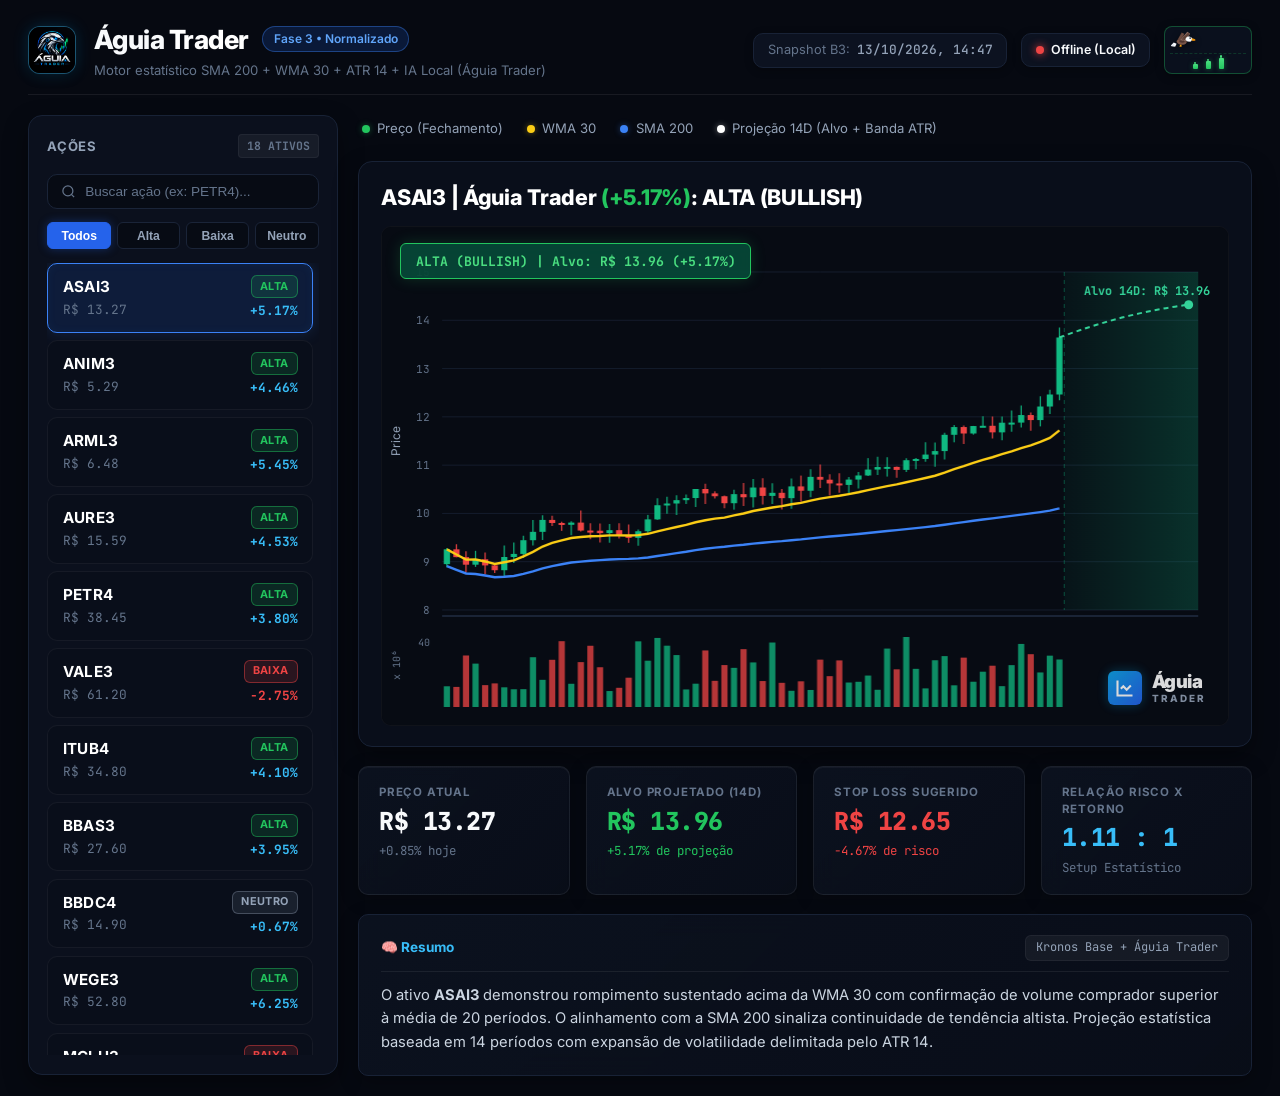
==== commit 5d93bb8a: "fix(ui): static eagle header integration, locked sidebar height with internal scroll, rename Resumo " ====
--- a/static/index.html
+++ b/static/index.html
@@ -10,8 +10,8 @@
     <link href="https://fonts.googleapis.com/css2?family=Inter:wght@400;500;600;700;800&family=JetBrains+Mono:wght@400;500;600;700&display=swap" rel="stylesheet">
     <!-- Favicon -->
     <link rel="icon" type="image/png" href="logo.png">
-    <!-- Estilos CSS3 -->
-    <link rel="stylesheet" href="style.css">
+    <!-- Estilos CSS3 com cache buster -->
+    <link rel="stylesheet" href="style.css?v=2.0">
 </head>
 <body>
     <div class="dashboard-wrapper">
@@ -40,7 +40,7 @@
                     <span class="conn-text" id="connText">Python 3.11</span>
                 </div>
 
-                <!-- Componente de Marca: Águia (Estilo Emoji 🦅) Sobrevoando Candles Integrado no Topo -->
+                <!-- Card de Animação da Águia (Inserido Diretamente no Header, Estático no Fluxo Normal) -->
                 <div class="eagle-soar-badge" id="eagleSoarBrand" aria-label="Águia Trader - Voo Bullish" title="Águia Trader - Momentum Bullish">
                     <div class="eagle-flight-track">
                         <div class="eagle-flyer">
@@ -111,7 +111,7 @@
                     <button class="filter-pill" data-filter="NEUTRO">Neutro</button>
                 </div>
 
-                <!-- Lista Rolável de Cards de Ações -->
+                <!-- Lista Rolável de Cards de Ações com Scroll Interno -->
                 <div class="stock-list-container" id="stockListContainer">
                     <!-- Gerado dinamicamente via JavaScript -->
                 </div>
@@ -205,10 +205,10 @@
                     </div>
                 </section>
 
-                <!-- Racional da IA & Indicadores Técnicos -->
+                <!-- Resumo da IA & Indicadores Técnicos -->
                 <section class="reasoning-card">
                     <div class="reasoning-header">
-                        <span class="reasoning-tag">🧠 Racional do Modelo Quantitativo & IA</span>
+                        <span class="reasoning-tag">🧠 Resumo</span>
                         <span class="model-tag">Kronos Base + Águia Trader</span>
                     </div>
                     <p class="reasoning-content" id="aiReasoningText">
@@ -220,6 +220,6 @@
     </div>
 
     <!-- Script JavaScript com Motor Gráfico Canvas -->
-    <script src="script.js"></script>
+    <script src="script.js?v=2.0"></script>
 </body>
 </html>
--- a/static/style.css
+++ b/static/style.css
@@ -215,20 +215,20 @@
    Integrado Estaticamente no Cabeçalho (Sem sobreposição fixed)
    ============================================================ */
 .eagle-soar-badge {
-    position: relative;
+    position: static !important; /* Estritamente no fluxo estático do header */
     width: 88px;
     height: 48px;
     background: rgba(12, 18, 32, 0.9);
     border: 1px solid rgba(34, 197, 94, 0.35);
     border-radius: 8px;
-    box-shadow: 0 2px 10px rgba(0, 0, 0, 0.4), 0 0 8px rgba(34, 197, 94, 0.12);
+    box-shadow: 0 2px 8px rgba(0, 0, 0, 0.35);
     backdrop-filter: blur(8px);
     -webkit-backdrop-filter: blur(8px);
     display: flex;
     flex-direction: column;
     justify-content: space-between;
     padding: 3px 5px 4px 5px;
-    overflow: hidden; /* Corta rigorosamente animações dentro do card */
+    overflow: hidden !important; /* Corta rigorosamente animações dentro do card */
     user-select: none;
     flex-shrink: 0;
     transition: transform 0.2s ease, box-shadow 0.2s ease, border-color 0.2s ease;
@@ -245,7 +245,7 @@
     position: relative;
     width: 100%;
     height: 24px;
-    overflow: hidden; /* Contenção absoluta sem vazamento */
+    overflow: hidden !important; /* Contenção absoluta sem vazamento */
 }
 
 /* Elemento da Águia com Orientação para a Direita */
@@ -366,12 +366,12 @@
     display: grid;
     grid-template-columns: 310px 1fr;
     gap: 1.25rem;
-    align-items: stretch; /* Ambos os lados terminam exatamente no mesmo nível inferior */
+    align-items: start; /* Impede que a sidebar estique o layout além do painel */
     flex: 1;
 }
 
 /* ============================================================
-   Coluna Esquerda: Sidebar de Ações
+   Coluna Esquerda: Sidebar de Ações com Altura Travada & Scroll
    ============================================================ */
 .sidebar-stocks {
     background: var(--bg-surface);
@@ -381,10 +381,11 @@
     display: flex;
     flex-direction: column;
     gap: 0.85rem;
-    height: 100%;
     box-sizing: border-box;
     box-shadow: 0 10px 25px rgba(0, 0, 0, 0.4);
-    min-height: 0; /* Permite scroll vertical correto em flex child */
+    height: 924px; /* Altura exata nivelada ao final do card de Resumo */
+    max-height: 924px; /* Trava absoluta de altura */
+    overflow: hidden; /* Não permite estouro */
 }
 
 .sidebar-header {
@@ -481,18 +482,20 @@
     box-shadow: 0 0 10px rgba(37, 99, 235, 0.35);
 }
 
-/* Lista Rolável de Ações */
+/* Lista Rolável de Ações com Rolagem Interna Obrigatória */
 .stock-list-container {
     display: flex;
     flex-direction: column;
     gap: 0.45rem;
-    overflow-y: auto;
-    padding-right: 0.25rem;
-    flex: 1 1 0; /* Preenche exatamente a altura até a borda inferior */
+    overflow-y: auto !important; /* Barra de rolagem interna vertical */
+    overflow-x: hidden;
+    padding-right: 0.35rem;
+    flex: 1 1 auto;
     min-height: 0;
-}
-
-/* Scrollbar estilizada */
+    max-height: 750px; /* Garante que ações adicionais rolem internamente */
+}
+
+/* Scrollbar estilizada de alta classe */
 .stock-list-container::-webkit-scrollbar {
     width: 5px;
 }
@@ -836,7 +839,7 @@
 .text-cyan { color: var(--color-cyan) !important; }
 
 /* ============================================================
-   Racional da IA (Card Inferior Alinhado)
+   Resumo da IA (Card Inferior Perfeitamente Alinhado)
    ============================================================ */
 .reasoning-card {
     background: linear-gradient(135deg, rgba(13, 19, 33, 0.85) 0%, rgba(9, 14, 25, 0.95) 100%);
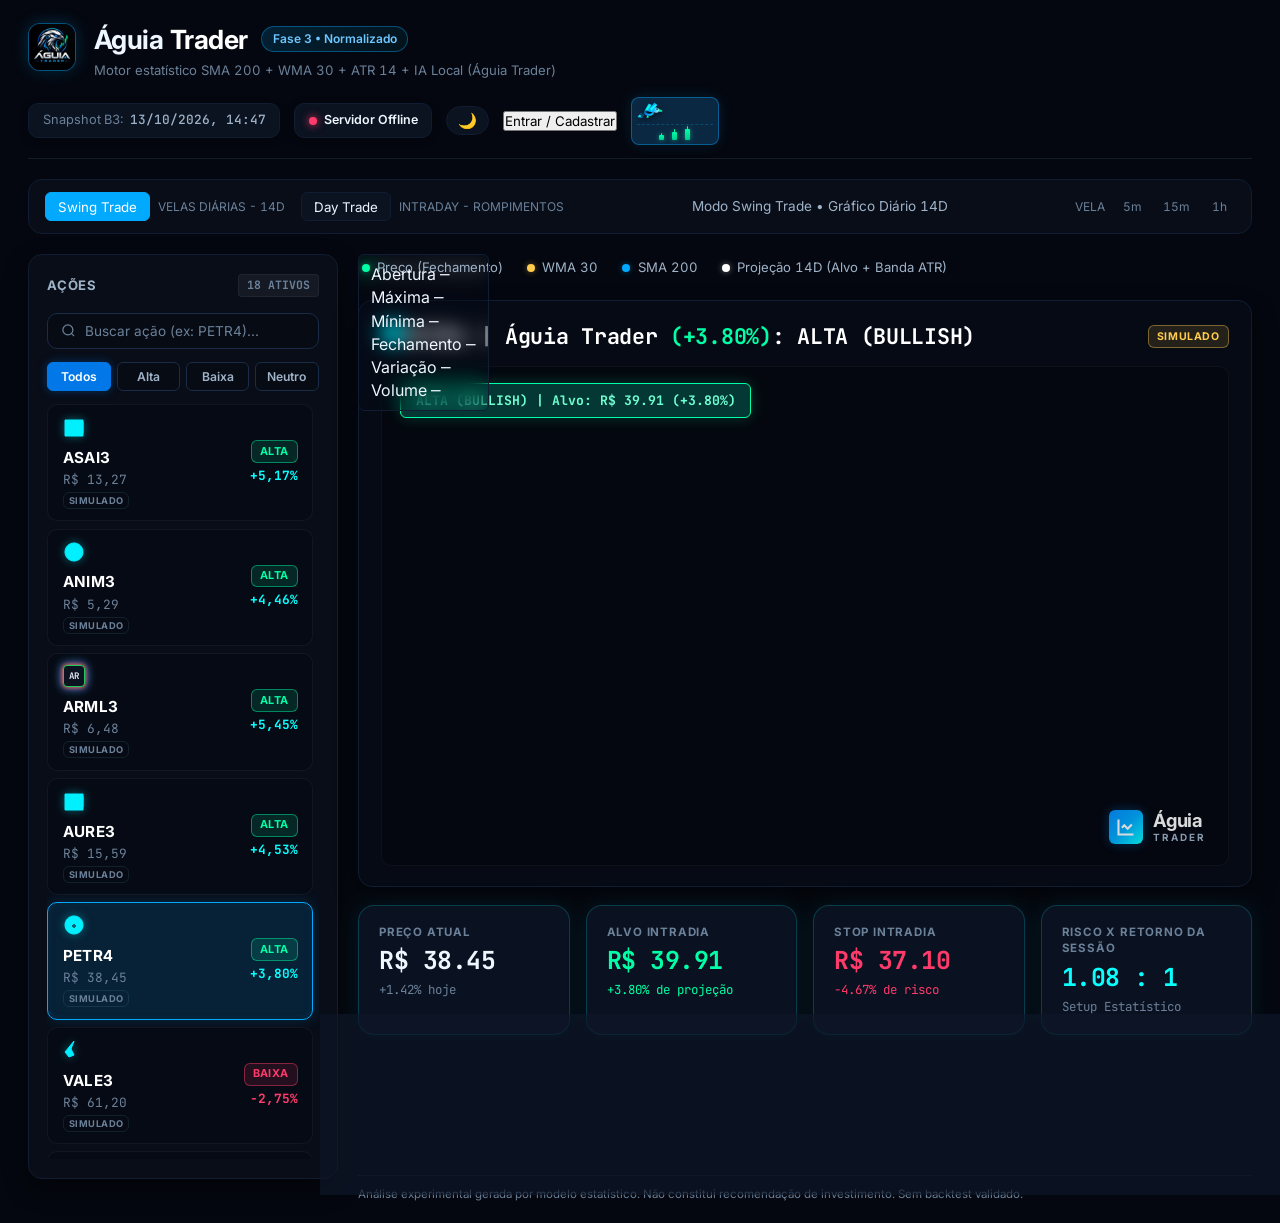
==== commit 666db515: "feat: splash cyberpunk elite, glassmorphism, theme fix, responsive layout" ====
--- a/static/index.html
+++ b/static/index.html
@@ -1,25 +1,194 @@
 <!DOCTYPE html>
-<html lang="pt-BR">
+<html lang="pt-BR" class="app-booting" data-theme="dark">
 <head>
     <meta charset="UTF-8">
     <meta name="viewport" content="width=device-width, initial-scale=1.0">
     <title>Águia Trader</title>
-    <!-- Google Fonts Inter & JetBrains Mono -->
+    <!-- Google Fonts Plus Jakarta Sans & JetBrains Mono (carregamento nao bloqueante) -->
     <link rel="preconnect" href="https://fonts.googleapis.com">
     <link rel="preconnect" href="https://fonts.gstatic.com" crossorigin>
-    <link href="https://fonts.googleapis.com/css2?family=Inter:wght@400;500;600;700;800&family=JetBrains+Mono:wght@400;500;600;700&display=swap" rel="stylesheet">
+    <link rel="stylesheet" href="https://fonts.googleapis.com/css2?family=Inter:wght@400;500;600;700&family=JetBrains+Mono:wght@500;700&display=swap" media="print" onload="this.media='all'">
+    <noscript><link rel="stylesheet" href="https://fonts.googleapis.com/css2?family=Inter:wght@400;500;600;700&family=JetBrains+Mono:wght@500;700&display=swap"></noscript>
     <!-- Favicon -->
-    <link rel="icon" type="image/png" href="logo.png">
+    <link rel="icon" type="image/png" href="favicon.png">
     <!-- Estilos CSS3 com cache buster -->
-    <link rel="stylesheet" href="style.css?v=2.0">
+    <link rel="stylesheet" href="components/logo-hero.css">
+    <link rel="stylesheet" href="style.css?v=3.4">
+    <!-- Sem JS: revela o app imediatamente (a splash some sozinha via CSS) -->
+    <noscript><style>.app-booting .dashboard-wrapper{opacity:1!important;transform:none!important}</style></noscript>
 </head>
 <body>
+    <!-- Sprite SVG: emblema da Aguia na paleta da marca (azul/ciano/teal) -->
+    <svg class="svg-sprite" width="0" height="0" aria-hidden="true" focusable="false" xmlns="http://www.w3.org/2000/svg">
+        <defs>
+            <linearGradient id="eagleBodyGrad" x1="0" y1="0" x2="1" y2="1">
+                <stop offset="0" stop-color="#0C3A5E"/>
+                <stop offset="0.55" stop-color="#0590FF"/>
+                <stop offset="1" stop-color="#09FFFF"/>
+            </linearGradient>
+            <linearGradient id="eagleWingGrad" x1="0" y1="0" x2="1" y2="1">
+                <stop offset="0" stop-color="#02AAFF"/>
+                <stop offset="1" stop-color="#0CCDFF"/>
+            </linearGradient>
+            <linearGradient id="eagleCrestGrad" x1="0" y1="0" x2="1" y2="1">
+                <stop offset="0" stop-color="#0590FF"/>
+                <stop offset="1" stop-color="#00FFA6"/>
+            </linearGradient>
+            <linearGradient id="eagleHeadGrad" x1="0" y1="0" x2="1" y2="0">
+                <stop offset="0" stop-color="#02AAFF"/>
+                <stop offset="1" stop-color="#A8F8FF"/>
+            </linearGradient>
+        </defs>
+        <symbol id="eagle-mark" viewBox="0 0 36 28" fill="none">
+            <!-- Cauda -->
+            <path d="M5 16L1 21L7 22L9 18Z" fill="#0C2C48" stroke="#02AAFF" stroke-width="0.6" stroke-linejoin="round"/>
+            <path d="M3 18L1 21L5 21.5L6 19Z" fill="#09FFFF" opacity="0.85"/>
+            <!-- Crista -->
+            <path d="M10 13L16 2L20 4L16 14Z" fill="url(#eagleCrestGrad)"/>
+            <path d="M12 10L17 3L19 4.5L14 12Z" fill="#09FFFF" opacity="0.9"/>
+            <!-- Garra -->
+            <path d="M14 19L13 22L16 22L16 19Z" fill="#00FFA6"/>
+            <!-- Corpo -->
+            <path d="M9 15C9 13 11 12 14 12L23 13C24 15 23 18 20 19C16 20 11 19 9 15Z" fill="url(#eagleBodyGrad)"/>
+            <!-- Asas -->
+            <path d="M14 13L24 1L28 4L20 16L15 15Z" fill="url(#eagleWingGrad)"/>
+            <path d="M16 11L25 2L27 4L19 14L16 12Z" fill="#02AAFF"/>
+            <path d="M18 9L26 3L27.5 4.5L20 13Z" fill="#09FFFF" opacity="0.92"/>
+            <!-- Peito -->
+            <path d="M13 13C16 13 20 14 22 15C19 17 15 17 13 15Z" fill="#04121F"/>
+            <!-- Cabeca -->
+            <path d="M22 13C21 11 22 9 24 8C26 7 29 8 31 10C31 12 30 14 28 15C25 15 23 14 22 13Z" fill="url(#eagleHeadGrad)"/>
+            <path d="M22 13C23 13.5 25 14.5 28 14.5C26 15 23.5 14.5 22 13Z" fill="#A8F8FF" opacity="0.85"/>
+            <!-- Olho -->
+            <circle cx="28" cy="10" r="1.1" fill="#04121F"/>
+            <circle cx="28.3" cy="9.8" r="0.4" fill="#FFFFFF"/>
+            <!-- Bico -->
+            <path d="M30 10.5C32 10.5 35 11 35.5 12.5C35 13.5 32.5 14 30.5 13.5L30 10.5Z" fill="#00FFA6"/>
+            <path d="M33 12C34.5 12.2 35.5 12.5 35 13.5C33.5 13.5 32 13 31 12.5L33 12Z" fill="#00C98C"/>
+        </symbol>
+    </svg>
+
+<!-- Tela de Splash: sobreposicao efemera, 100% HTML + CSS -->
+<div class="splash-screen" id="splashScreen" role="status" aria-live="polite" aria-label="Carregando o Aguia Trader">
+    <div class="splash-inner">
+        <div class="splash-logo">
+            <span class="splash-logo-halo" aria-hidden="true"></span>
+            <div class="splash-logo-frame">
+                <div class="logo-hero">
+                    <!-- Camada 1: logo base -->
+                    <picture>
+                        <source srcset="logo.webp" type="image/webp">
+                        <img class="logo-hero__base splash-logo-img" src="logo.png" alt="Águia Trader"
+                             width="256" height="256" decoding="async" fetchpriority="high">
+                    </picture>
+
+                    <!-- Camada 2: aura externa -->
+                    <span class="logo-hero__aura" aria-hidden="true"></span>
+
+                    <!-- Camada 3: efeitos em SVG -->
+                    <svg class="logo-hero__fx" viewBox="0 0 256 256" aria-hidden="true"
+                         focusable="false" preserveAspectRatio="xMidYMid meet">
+                        <defs>
+                            <!-- Luminescência do olho -->
+                            <radialGradient id="aguia-hero-eye" cx="50%" cy="50%" r="50%">
+                                <stop offset="0%" stop-color="#ffffff" stop-opacity="0.95"/>
+                                <stop offset="26%" stop-color="#09FFFF" stop-opacity="0.85"/>
+                                <stop offset="62%" stop-color="#09FFFF" stop-opacity="0.28"/>
+                                <stop offset="100%" stop-color="#09FFFF" stop-opacity="0"/>
+                            </radialGradient>
+
+                            <!-- Gradiente das candles: azul elétrico -> teal da marca -->
+                            <linearGradient id="aguia-hero-candle" x1="0" y1="1" x2="0" y2="0">
+                                <stop offset="0%" stop-color="#02AAFF"/>
+                                <stop offset="52%" stop-color="#09FFFF"/>
+                                <stop offset="100%" stop-color="#00FFA6"/>
+                            </linearGradient>
+
+                            <!-- Geometria dos circuitos internos (garganha e penas) -->
+                            <path id="aguia-hero-circuit-1" d="M150 86 C148 98 150 110 152 124"/>
+                            <path id="aguia-hero-circuit-2" d="M196 84 C194 97 193 109 192 122"/>
+                            <path id="aguia-hero-circuit-3" d="M174 102 C172 110 172 118 171 124"/>
+                        </defs>
+
+                        <!-- Anel sensor: trilho tracejado + arco viajante -->
+                        <circle class="logo-hero__ring-track" cx="126" cy="117" r="91" pathLength="360"/>
+                        <g class="logo-hero__ring-travel">
+                            <circle class="logo-hero__ring-glow" cx="126" cy="117" r="91" pathLength="360"/>
+                            <circle class="logo-hero__ring-arc" cx="126" cy="117" r="91" pathLength="360"/>
+                        </g>
+                        <!-- Circuitos internos (garganta e penas inferiores) -->
+                        <g class="logo-hero__circuits">
+                            <g class="logo-hero__circuit-track">
+                                <use class="logo-hero__circuit-glow" href="#aguia-hero-circuit-1"/>
+                                <use class="logo-hero__circuit" href="#aguia-hero-circuit-1"/>
+                            </g>
+                            <g class="logo-hero__circuit-track">
+                                <use class="logo-hero__circuit-glow" href="#aguia-hero-circuit-2"/>
+                                <use class="logo-hero__circuit" href="#aguia-hero-circuit-2"/>
+                            </g>
+                            <g class="logo-hero__circuit-track">
+                                <use class="logo-hero__circuit-glow" href="#aguia-hero-circuit-3"/>
+                                <use class="logo-hero__circuit" href="#aguia-hero-circuit-3"/>
+                            </g>
+                        </g>
+
+                        <!-- Olho com luminescência interna -->
+                        <g class="logo-hero__eye">
+                            <circle class="logo-hero__eye-halo" cx="150" cy="62" r="15"/>
+                            <circle class="logo-hero__eye-core" cx="150" cy="62" r="2.6"/>
+                        </g>
+
+                        <!-- Candles ascendentes (pulso em cascata) -->
+                        <g class="logo-hero__candles">
+                            <rect class="logo-hero__candle" x="161" y="127" width="5" height="10" rx="2.5"/>
+                            <rect class="logo-hero__candle" x="177" y="104" width="5" height="23" rx="2.5"/>
+                            <rect class="logo-hero__candle" x="185" y="109" width="5" height="10" rx="2.5"/>
+                            <rect class="logo-hero__candle" x="193" y="87" width="5" height="16" rx="2.5"/>
+                            <rect class="logo-hero__candle" x="201" y="73" width="5" height="33" rx="2.5"/>
+                            <rect class="logo-hero__candle" x="209" y="63" width="5" height="27" rx="2.5"/>
+                        </g>
+
+                        <!-- Faíscas elétricas sobre o anel -->
+                        <g class="logo-hero__sparks">
+                            <path class="logo-hero__spark" d="M167 46 L172 36 L174 42 L179 31"/>
+                            <path class="logo-hero__spark" d="M199 158 L205 166 L203 172 L210 180"/>
+                            <path class="logo-hero__spark" d="M44 78 L38 86 L42 91 L34 99"/>
+                        </g>
+                    </svg>
+                </div>
+            </div>
+        </div>
+
+        <p class="splash-status">
+            <span class="splash-status-text">Águia Trader System Loading</span>
+            <span class="splash-dots" aria-hidden="true">
+                <span class="splash-dot"></span>
+                <span class="splash-dot"></span>
+                <span class="splash-dot"></span>
+            </span>
+        </p>
+
+        <div class="splash-progress" aria-hidden="true">
+            <div class="splash-progress-track">
+                <div class="splash-progress-fill">
+                    <span class="splash-progress-glow"></span>
+                </div>
+            </div>
+        </div>
+
+        <p class="splash-tagline">SMA 200 + WMA 30 + ATR 14 + IA Local</p>
+    </div>
+</div>
+
     <div class="dashboard-wrapper">
         <!-- Topo da Aplicação -->
         <header class="top-navbar">
             <div class="navbar-left">
                 <div class="brand-logo-container">
-                    <img src="logo.png" alt="Logo Águia Trader" class="brand-logo-img">
+                    <picture>
+                        <source srcset="logo.webp" type="image/webp">
+                        <img src="logo.png" alt="Logo Águia Trader" class="brand-logo-img" width="48" height="48" decoding="async">
+                    </picture>
                 </div>
                 <div class="brand-text-container">
                     <div class="brand-group">
@@ -37,31 +206,20 @@
                 </div>
                 <div id="connectionStatus" class="connection-indicator online" title="Status do Backend Python 3.11">
                     <span class="conn-dot"></span>
-                    <span class="conn-text" id="connText">Python 3.11</span>
-                </div>
-
-                <!-- Card de Animação da Águia (Inserido Diretamente no Header, Estático no Fluxo Normal) -->
+                    <span class="conn-text" id="connText">Servidor Ativo e Online</span>
+                </div>
+
+                <button class="theme-toggle-pill" id="themeToggle" type="button" aria-label="Alternar tema" title="Alternar tema">
+                    <span class="theme-icon sun">☀️</span>
+                    <span class="theme-icon moon">🌙</span>
+                </button>
+                <button class="auth-btn" id="btnEntrarCadastro" type="button">Entrar / Cadastrar</button>
                 <div class="eagle-soar-badge" id="eagleSoarBrand" aria-label="Águia Trader - Voo Bullish" title="Águia Trader - Momentum Bullish">
                     <div class="eagle-flight-track">
                         <div class="eagle-flyer">
-                            <!-- SVG no Estilo do Emoji 🦅 -->
-                            <svg class="eagle-emoji-svg" viewBox="0 0 36 28" fill="none" xmlns="http://www.w3.org/2000/svg">
-                                <path d="M5 16L1 21L7 22L9 18Z" fill="#F8FAFC"/>
-                                <path d="M3 18L1 21L5 21.5L6 19Z" fill="#E2E8F0"/>
-                                <path d="M10 13L16 2L20 4L16 14Z" fill="#5D4037"/>
-                                <path d="M12 10L17 3L19 4.5L14 12Z" fill="#6D4C41"/>
-                                <path d="M14 19L13 22L16 22L16 19Z" fill="#F59E0B"/>
-                                <path d="M9 15C9 13 11 12 14 12L23 13C24 15 23 18 20 19C16 20 11 19 9 15Z" fill="#795548"/>
-                                <path d="M14 13L24 1L28 4L20 16L15 15Z" fill="#8D6E63"/>
-                                <path d="M16 11L25 2L27 4L19 14L16 12Z" fill="#6D4C41"/>
-                                <path d="M18 9L26 3L27.5 4.5L20 13Z" fill="#5D4037"/>
-                                <path d="M13 13C16 13 20 14 22 15C19 17 15 17 13 15Z" fill="#4E342E"/>
-                                <path d="M22 13C21 11 22 9 24 8C26 7 29 8 31 10C31 12 30 14 28 15C25 15 23 14 22 13Z" fill="#F8FAFC"/>
-                                <path d="M22 13C23 13.5 25 14.5 28 14.5C26 15 23.5 14.5 22 13Z" fill="#E2E8F0"/>
-                                <circle cx="28" cy="10" r="1.1" fill="#0F172A"/>
-                                <circle cx="28.3" cy="9.8" r="0.4" fill="#FFFFFF"/>
-                                <path d="M30 10.5C32 10.5 35 11 35.5 12.5C35 13.5 32.5 14 30.5 13.5L30 10.5Z" fill="#F59E0B"/>
-                                <path d="M33 12C34.5 12.2 35.5 12.5 35 13.5C33.5 13.5 32 13 31 12.5L33 12Z" fill="#D97706"/>
+                            <!-- SVG no Estilo do Emoji 🦅 (sprite compartilhado) -->
+                            <svg class="eagle-emoji-svg" viewBox="0 0 36 28" aria-hidden="true" focusable="false">
+                                <use href="#eagle-mark"></use>
                             </svg>
                         </div>
                     </div>
@@ -84,6 +242,25 @@
                 </div>
             </div>
         </header>
+
+        <!-- Barra de Modos (Swing Trade / Day Trade) -->
+        <div class="mode-bar" id="modeSwitch">
+            <div class="mode-segment" data-mode="swing">
+                <button class="mode-btn active" data-mode="swing" type="button">Swing Trade</button>
+                <span class="mode-subtitle">VELAS DIÁRIAS - 14D</span>
+            </div>
+            <div class="mode-segment" data-mode="day">
+                <button class="mode-btn" data-mode="day" type="button">Day Trade</button>
+                <span class="mode-subtitle cyan-pill">INTRADAY - ROMPIMENTOS</span>
+            </div>
+            <div class="mode-context" id="modeContextLabel">• MODO SWING TRADE • GRÁFICO DIÁRIO 14D</div>
+            <div class="mode-intervals" id="modeIntervals">
+                <span class="mode-interval-label">VELA</span>
+                <span class="mode-interval active" data-interval="5m">5m</span>
+                <span class="mode-interval" data-interval="15m">15m</span>
+                <span class="mode-interval" data-interval="1h">1h</span>
+            </div>
+        </div>
 
         <!-- Corpo Principal em Duas Colunas -->
         <div class="main-layout">
@@ -144,18 +321,19 @@
                     <!-- Título do Ativo Selecionado -->
                     <div class="chart-header">
                         <h2 class="asset-headline" id="chartHeadline">
-                            <span id="headlineTicker">ASAI3</span> | Águia Trader 
-                            <span id="headlineReturn" class="text-green">(+5.17%)</span>: 
+                            <span id="headlineTicker">ASAI3</span> | Águia Trader
+                            <span id="headlineReturn" class="text-green">(+5.17%)</span>:
                             <span id="headlineTrend">ALTA (BULLISH)</span>
                         </h2>
+                        <span class="data-source-badge" id="dataSourceBadge" hidden>SIMULADO</span>
                     </div>
 
                     <!-- Área de Visualização do Gráfico Canvas -->
                     <div class="chart-stage-container">
                         <!-- Banner Flutuante de Alvo e Projeção -->
                         <div class="target-floating-badge badge-bullish" id="floatingTargetBadge">
-                            <span id="badgeTrendAction">ALTA (BULLISH)</span> | 
-                            Alvo: <span id="badgeTargetPrice">R$ 13.96</span> 
+                            <span id="badgeTrendAction">ALTA (BULLISH)</span> |
+                            Alvo: <span id="badgeTargetPrice">R$ 13.96</span>
                             (<span id="badgeTargetReturn">+5.17%</span>)
                         </div>
 
@@ -178,48 +356,108 @@
                     </div>
                 </section>
 
-                <!-- Métricas Quantitativas e Racional do Ativo -->
                 <section class="quant-details-grid">
-                    <div class="quant-card card-metric-price">
-                        <span class="quant-card-label">Preço Atual</span>
-                        <span class="quant-card-val" id="metricCurrentPrice">R$ 13.27</span>
-                        <span class="quant-card-sub" id="metricPriceDiff">+0.85% hoje</span>
+                    <div class="quant-card card-metric-price teal-glow">
+                        <span class="quant-card-label">PREÇO ATUAL</span>
+                        <span class="quant-card-val" id="metricCurrentPrice">US$ 645,10</span>
+                        <span class="quant-card-sub" id="metricPriceDiff">+0.21% hoje</span>
                     </div>
 
                     <div class="quant-card card-metric-target">
-                        <span class="quant-card-label">Alvo Projetado (14D)</span>
-                        <span class="quant-card-val text-green" id="metricTargetPrice">R$ 13.96</span>
-                        <span class="quant-card-sub text-green" id="metricTargetReturn">+5.17% de projeção</span>
+                        <span class="quant-card-label" id="metricTargetLabel">ALVO INTRADIA</span>
+                        <span class="quant-card-val text-green" id="metricTargetPrice">US$ 649,80</span>
+                        <span class="quant-card-sub text-green" id="metricTargetReturn">+0.42% de projeção intradiária</span>
                     </div>
 
                     <div class="quant-card card-metric-stop">
-                        <span class="quant-card-label">Stop Loss Sugerido</span>
-                        <span class="quant-card-val text-red" id="metricStopLoss">R$ 12.65</span>
-                        <span class="quant-card-sub text-red" id="metricStopDiff">-4.67% de risco</span>
+                        <span class="quant-card-label" id="metricStopLabel">STOP INTRADIA</span>
+                        <span class="quant-card-val text-red" id="metricStopLoss">US$ 637,20</span>
+                        <span class="quant-card-sub text-red" id="metricStopDiff">4,67% de risco na sessão</span>
                     </div>
 
                     <div class="quant-card card-metric-payoff">
-                        <span class="quant-card-label">Relação Risco x Retorno</span>
-                        <span class="quant-card-val text-cyan" id="metricPayoff">1.11 : 1</span>
+                        <span class="quant-card-label" id="metricPayoffLabel">RISCO X RETORNO DA SESSÃO</span>
+                        <span class="quant-card-val text-cyan" id="metricPayoff">1.02 : 1</span>
                         <span class="quant-card-sub">Setup Estatístico</span>
                     </div>
                 </section>
 
-                <!-- Resumo da IA & Indicadores Técnicos -->
-                <section class="reasoning-card">
-                    <div class="reasoning-header">
-                        <span class="reasoning-tag">🧠 Resumo</span>
-                        <span class="model-tag">Kronos Base + Águia Trader</span>
-                    </div>
-                    <p class="reasoning-content" id="aiReasoningText">
-                        O ativo <strong>ASAI3</strong> demonstrou rompimento sustentado acima da WMA 30 com confirmação de volume comprador superior à média de 20 períodos. O alinhamento com a SMA 200 sinaliza continuidade de tendência altista. Projeção estatística baseada em 14 períodos com expansão de volatilidade delimitada pelo ATR 14.
-                    </p>
-                </section>
-            </main>
-        </div>
+<!-- Dicas Operacionais -->
+<section class="operational-tips" id="reasoningPanel">
+    <div class="tips-header">
+        <span class="tips-icon">💡</span>
+        <span class="tips-title">Dicas Operacionais</span>
+        <span class="tips-badge">Motor Estatístico Águia Trader</span>
     </div>
+    <p class="tips-text" id="aiReasoningText">Dicas operacionais do motor estatístico Águia Trader. Use como referência, não como recomendação.</p>
+</section>
+<p class="compliance-disclaimer" id="complianceDisclaimer" data-aguia-tema="dark">Análise experimental gerada por modelo estatístico. Não constitui recomendação de investimento. Sem backtest validado.</p>
+
+                
+            
+    <!-- Tooltip do Gráfico (Canvas) -->
+    <div id="chartTooltip" class="chart-tooltip" role="tooltip" aria-hidden="true">
+        <div class="chart-tooltip__date" id="chartTooltipDate"></div>
+        <div class="chart-tooltip__row">
+            <span class="chart-tooltip__label">Abertura</span>
+            <span class="chart-tooltip__value" id="chartTooltipOpen">—</span>
+        </div>
+        <div class="chart-tooltip__row">
+            <span class="chart-tooltip__label">Máxima</span>
+            <span class="chart-tooltip__value" id="chartTooltipHigh">—</span>
+        </div>
+        <div class="chart-tooltip__row">
+            <span class="chart-tooltip__label">Mínima</span>
+            <span class="chart-tooltip__value" id="chartTooltipLow">—</span>
+        </div>
+        <div class="chart-tooltip__row">
+            <span class="chart-tooltip__label">Fechamento</span>
+            <span class="chart-tooltip__value" id="chartTooltipClose">—</span>
+        </div>
+        <div class="chart-tooltip__row">
+            <span class="chart-tooltip__label">Variação</span>
+            <span class="chart-tooltip__value" id="chartTooltipChange">—</span>
+        </div>
+        <div class="chart-tooltip__row">
+            <span class="chart-tooltip__label">Volume</span>
+            <span class="chart-tooltip__value" id="chartTooltipVolume">—</span>
+        </div>
+    </div>
+
+</main>
+        </div>
+    </div>
+
+    <!-- Modal de Parâmetros da Estratégia -->
+    <div id="strategyModal" class="modal-overlay" aria-hidden="true">
+        <div class="modal-card" role="dialog" aria-modal="true">
+            <h2>Parâmetros da Estratégia</h2>
+            <form id="strategyForm">
+                <label>Estratégia <select id="strategySelector"><option value="estatistico_padrao">Motor Estatístico Padrão (SMA 200 + WMA 30 + ATR 14)</option><option value="media_tendencia_macro_jr">Média Tendência Macro JR (MTM JR)</option></select></label>
+                <fieldset>
+                    <legend>Configuração do Fluxo</legend>
+                    <label>InpTrendPeriod <input type="number" name="InpTrendPeriod" value="20"></label>
+                    <label>InpFastEMAPeriod <input type="number" name="InpFastEMAPeriod" value="9"></label>
+                </fieldset>
+                <fieldset>
+                    <legend>Filtro Institucional de Tendência</legend>
+                    <label>InpSMAInstitution <input type="number" name="InpSMAInstitution" value="50"></label>
+                    <label>InpSMAMacro <input type="number" name="InpSMAMacro" value="200"></label>
+                </fieldset>
+                <fieldset>
+                    <legend>Filtros de Lateralização</legend>
+                    <label>InpADXPeriod <input type="number" name="InpADXPeriod" value="14"></label>
+                    <label>InpADXMinLevel <input type="number" step="0.1" name="InpADXMinLevel" value="22.0"></label>
+                    <label>InpBBPeriod <input type="number" name="InpBBPeriod" value="20"></label>
+                    <label>InpBBDeviation <input type="number" step="0.1" name="InpBBDeviation" value="2.0"></label>
+                    <label>InpKeltnerMult <input type="number" step="0.1" name="InpKeltnerMult" value="1.5"></label>
+                </fieldset>
+                <button type="submit" class="apply-btn">Aplicar</button>
+            </form>
+        </div>
+    </div>
 
     <!-- Script JavaScript com Motor Gráfico Canvas -->
-    <script src="script.js?v=2.0"></script>
+    <script src="script.js?v=3.5"></script>
 </body>
 </html>
--- a/static/components/logo-hero.css
+++ b/static/components/logo-hero.css
@@ -0,0 +1,325 @@
+/* ============================================================================
+   LOGO HERO — componente reutilizável de efeito neon/elétrico (Águia Trader)
+   ----------------------------------------------------------------------------
+   Sobrepõe camadas de energia sobre o logo PNG/WebP:
+
+     z1  .logo-hero__base    logo (PNG/WebP)
+     z2  .logo-hero__aura    halo radial externo
+     z3  .logo-hero__fx      overlay SVG (anel, circuitos, olho, candles, faíscas)
+
+   ---------------------------------------------------------------------------
+   PERFORMANCE (regras não negociáveis)
+   ---------------------------------------------------------------------------
+   1. Nenhuma animação altera `width`, `height`, `top`, `left`, `box-shadow`
+      ou `filter`: essas propriedades provocam layout/paint a cada quadro.
+   2. `filter: drop-shadow()` e `box-shadow` são ESTÁTICOS e ficam em camadas
+      cuja forma não muda; animar o filtro forçaria re-rasterização da área.
+   3. Brilho que precisa acompanhar um movimento é feito com traço duplicado
+      (glow largo + núcleo fino) em vez de filtro — mesma leitura, zero filtro.
+   4. Apenas `opacity`, `transform` e `stroke-dashoffset` são animados.
+   5. `contain: layout style` isola o componente do resto da página.
+
+   ---------------------------------------------------------------------------
+   USO
+   ---------------------------------------------------------------------------
+   Markup canônico: static/components/logo-hero.fragment.html
+   Preview isolado : http://127.0.0.1:8000/components/logo-hero.html
+
+     <link rel="stylesheet" href="components/logo-hero.css">
+     <div class="logo-hero">…</div>
+
+   Personalização via custom properties (todas opcionais):
+     --hero-size, --hero-radius, --hero-glow,
+     --hero-neon-cyan, --hero-neon-blue, --hero-neon-green,
+     --hero-aura-period, --hero-pulse-fast, --hero-ring-period,
+     --hero-circuit-period, --hero-candle-period, --hero-eye-period,
+     --hero-flicker-period
+   ========================================================================== */
+
+.logo-hero,
+.logo-hero * {
+    box-sizing: border-box;
+}
+
+.logo-hero {
+    /* ---------- Geometria medida no artwork (fração da caixa 256x256) ---------- */
+    --hero-ring-cx: 49.22%;
+    --hero-ring-cy: 45.70%;
+
+    /* ---------- Paleta neon (espelha config/brand_palette.json) ---------- */
+    --hero-neon-cyan: #09ffff;
+    --hero-neon-blue: #02aaff;
+    --hero-neon-green: #00ffa6;
+
+    /* ---------- Intensidade e cadência ---------- */
+    --hero-glow: 1;
+    --hero-aura-period: 3.6s;
+    --hero-pulse-fast: 1.15s;
+    --hero-ring-period: 3.4s;
+    --hero-circuit-period: 2.1s;
+    --hero-candle-period: 1.9s;
+    --hero-eye-period: 1.6s;
+    --hero-flicker-period: 4.3s;
+
+    /* ---------- Tamanho e forma ---------- */
+    --hero-size: clamp(180px, 34vmin, 320px);
+    --hero-radius: 26%;
+
+    position: relative;
+    display: grid;
+    place-items: center;
+    width: var(--hero-size);
+    aspect-ratio: 1 / 1;
+    border-radius: var(--hero-radius);
+    /* Isola o componente (mix-blend/paint) sem recortar a aura */
+    isolation: isolate;
+    contain: layout style;
+
+    /* Glow externo ESTÁTICO — a animação mexe só na opacidade das camadas */
+    box-shadow:
+        0 0 calc(26px * var(--hero-glow)) color-mix(in srgb, var(--hero-neon-blue) 38%, transparent),
+        0 0 calc(58px * var(--hero-glow)) color-mix(in srgb, var(--hero-neon-cyan) 22%, transparent),
+        inset 0 0 calc(42px * var(--hero-glow)) color-mix(in srgb, var(--hero-neon-blue) 14%, transparent);
+}
+
+/* ------------------------------------------------------------------ base */
+.logo-hero picture {
+    display: block;
+    width: 100%;
+    height: 100%;
+}
+
+.logo-hero__base {
+    position: relative;
+    z-index: 1;
+    display: block;
+    width: 100%;
+    height: 100%;
+    object-fit: cover;
+    border-radius: inherit;
+    /* Silhueta com halo: drop-shadow estático, nunca animado */
+    filter: drop-shadow(0 0 calc(10px * var(--hero-glow)) color-mix(in srgb, var(--hero-neon-blue) 55%, transparent));
+}
+
+/* ------------------------------------------------------------------ aura */
+.logo-hero__aura {
+    position: absolute;
+    inset: -20%;
+    z-index: 2;
+    border-radius: 50%;
+    pointer-events: none;
+    /* Centro transparente para não lavar o artwork */
+    background: radial-gradient(circle at 50% 50%,
+        transparent 38%,
+        color-mix(in srgb, var(--hero-neon-blue) 16%, transparent) 60%,
+        color-mix(in srgb, var(--hero-neon-cyan) 30%, transparent) 78%,
+        transparent 93%);
+    animation: hero-aura var(--hero-aura-period) ease-in-out infinite;
+    will-change: opacity, transform;
+}
+
+/* --------------------------------------------------------------- overlay */
+.logo-hero__fx {
+    position: absolute;
+    inset: 0;
+    z-index: 3;
+    width: 100%;
+    height: 100%;
+    pointer-events: none;
+    overflow: visible;
+}
+
+/* Grupos do overlay: apenas organizam os elementos filhos */
+.logo-hero__circuits,
+.logo-hero__candles,
+.logo-hero__sparks {
+    pointer-events: none;
+}
+
+/* Anel sensor ------------------------------------------------------------ */
+.logo-hero__ring-track {
+    fill: none;
+    stroke: color-mix(in srgb, var(--hero-neon-blue) 24%, transparent);
+    stroke-width: 1.1;
+    stroke-dasharray: 3 7;
+}
+
+/* O arco viaja por ROTACAO (transform), não por stroke-dashoffset:
+   assim o filtro/brilho é rasterizado uma única vez e o movimento
+   vira uma transformação de compositor. */
+.logo-hero__ring-travel {
+    transform-box: view-box;
+    transform-origin: var(--hero-ring-cx) var(--hero-ring-cy);
+    animation:
+        hero-ring-travel var(--hero-ring-period) linear infinite,
+        hero-pulse var(--hero-pulse-fast) ease-in-out infinite;
+    will-change: transform, opacity;
+}
+
+/* Halo do arco: traço largo e translúcido (substitui o drop-shadow) */
+.logo-hero__ring-glow {
+    fill: none;
+    stroke: var(--hero-neon-cyan);
+    stroke-width: 8;
+    stroke-linecap: round;
+    /* pathLength=360 => o dasharray é medido em graus, não em pixels */
+    stroke-dasharray: 64 296;
+    opacity: 0.22;
+}
+
+/* Núcleo do arco: branco, dá o núcleo "elétrico" */
+.logo-hero__ring-arc {
+    fill: none;
+    stroke: #ffffff;
+    stroke-width: 2.2;
+    stroke-linecap: round;
+    stroke-dasharray: 64 296;
+}
+
+/* Circuitos internos ----------------------------------------------------- */
+.logo-hero__circuit-track {
+    /* stroke-dasharray/dashoffset são herdados: o par glow+núcleo
+       compartilha o mesmo pulso sem duplicar animação.
+       Sem promoção de camada explícita: stroke-dashoffset não é
+       comparável, e forçar uma camada gastaria memória sem ganho.
+       O custo real é um repaint minúsculo (três traços finos) restrito
+       à área do logo. */
+    stroke-dasharray: 16 84;
+    animation: hero-circuit-travel var(--hero-circuit-period) cubic-bezier(0.45, 0, 0.55, 1) infinite;
+}
+
+.logo-hero__circuit-glow {
+    fill: none;
+    stroke: var(--hero-neon-cyan);
+    stroke-width: 5;
+    stroke-linecap: round;
+    opacity: 0.2;
+}
+
+.logo-hero__circuit {
+    fill: none;
+    stroke: var(--hero-neon-cyan);
+    stroke-width: 1.4;
+    stroke-linecap: round;
+}
+
+/* Cada circuito entra com um atraso próprio: assíncrono, sem "metronomo" */
+.logo-hero__circuit-track:nth-of-type(1) { animation-delay: -0.7s; }
+.logo-hero__circuit-track:nth-of-type(2) { animation-delay: -1.4s; }
+.logo-hero__circuit-track:nth-of-type(3) { animation-delay: -2.1s; }
+
+/* Olho ------------------------------------------------------------------- */
+.logo-hero__eye {
+    transform-box: fill-box;
+    transform-origin: center;
+    animation: hero-eye-pulse var(--hero-eye-period) ease-in-out infinite;
+    will-change: opacity, transform;
+}
+
+.logo-hero__eye-halo {
+    fill: url(#aguia-hero-eye);
+}
+
+.logo-hero__eye-core {
+    fill: #ffffff;
+    filter: drop-shadow(0 0 calc(4px * var(--hero-glow)) var(--hero-neon-cyan));
+}
+
+/* Candles ---------------------------------------------------------------- */
+.logo-hero__candle {
+    fill: url(#aguia-hero-candle);
+    opacity: 0.5;
+    animation: hero-candle-pulse var(--hero-candle-period) ease-in-out infinite;
+    will-change: opacity;
+}
+
+/* Cada candle acende em cascata, do mais antigo ao mais recente */
+.logo-hero__candle:nth-of-type(1) { animation-delay: -1.5s; }
+.logo-hero__candle:nth-of-type(2) { animation-delay: -1.25s; }
+.logo-hero__candle:nth-of-type(3) { animation-delay: -1s; }
+.logo-hero__candle:nth-of-type(4) { animation-delay: -0.75s; }
+.logo-hero__candle:nth-of-type(5) { animation-delay: -0.5s; }
+.logo-hero__candle:nth-of-type(6) { animation-delay: -0.25s; }
+
+/* Faíscas elétricas sobre o anel ----------------------------------------- */
+.logo-hero__spark {
+    fill: none;
+    stroke: #ffffff;
+    stroke-width: 1.3;
+    stroke-linecap: round;
+    stroke-linejoin: round;
+    filter: drop-shadow(0 0 calc(3.5px * var(--hero-glow)) var(--hero-neon-cyan));
+    animation: hero-spark var(--hero-flicker-period) steps(1, end) infinite;
+    will-change: opacity;
+}
+
+.logo-hero__spark:nth-of-type(1) { animation-delay: -0.4s; }
+.logo-hero__spark:nth-of-type(2) { animation-delay: -1.9s; }
+.logo-hero__spark:nth-of-type(3) { animation-delay: -3.1s; }
+
+/* ============================================================================
+   Keyframes — apenas opacity / transform / stroke-dashoffset
+   ========================================================================== */
+
+/* Pulso elétrico de alta frequência */
+@keyframes hero-pulse {
+    0%, 100% { opacity: 0.8; }
+    50% { opacity: 1; }
+}
+
+/* Aura expandindo (glow spread) */
+@keyframes hero-aura {
+    0%, 100% { opacity: 0.42; transform: scale(0.96); }
+    50% { opacity: 0.95; transform: scale(1.04); }
+}
+
+/* Arco percorrendo o anel sensor (rotação = compositor) */
+@keyframes hero-ring-travel {
+    from { transform: rotate(0deg); }
+    to { transform: rotate(360deg); }
+}
+
+/* Pulso percorrendo os circuitos internos */
+@keyframes hero-circuit-travel {
+    from { stroke-dashoffset: 100; }
+    to { stroke-dashoffset: 0; }
+}
+
+/* Olho: pulso próprio, independente do anel e das candles */
+@keyframes hero-eye-pulse {
+    0%, 100% { opacity: 0.55; transform: scale(0.88); }
+    50% { opacity: 1; transform: scale(1.12); }
+}
+
+/* Candles: pulso próprio, em cascata */
+@keyframes hero-candle-pulse {
+    0%, 100% { opacity: 0.42; }
+    55% { opacity: 1; }
+}
+
+/* Fagulha: pisca curta e imprevisível (steps evita fade suave) */
+@keyframes hero-spark {
+    0%, 86%, 100% { opacity: 0; }
+    88%, 93% { opacity: 1; }
+    90% { opacity: 0.2; }
+}
+
+/* ============================================================================
+   Acessibilidade — movimento reduzido
+   ========================================================================== */
+@media (prefers-reduced-motion: reduce) {
+    .logo-hero__aura,
+    .logo-hero__ring-travel,
+    .logo-hero__circuit-track,
+    .logo-hero__eye,
+    .logo-hero__candle,
+    .logo-hero__spark {
+        animation: none;
+    }
+
+    .logo-hero__aura { opacity: 0.6; }
+    .logo-hero__ring-glow { opacity: 0.3; }
+    .logo-hero__circuit-track { opacity: 0.9; }
+    .logo-hero__eye { opacity: 1; }
+    .logo-hero__candle { opacity: 0.85; }
+}
--- a/static/style.css
+++ b/static/style.css
@@ -1,36 +1,95 @@
 /* ============================================================
    Águia Trader - Dashboard & Trade Ideas Theme
    Estética Dark Mode de Alta Fidelidade para Plataformas Financeiras
+   ------------------------------------------------------------
+   DESIGN SYSTEM
+   Todos os tokens abaixo espelham config/brand_palette.json, a
+   fonte unica de verdade da identidade da marca (extraida do logo
+   ÁGUIA TRADER Cibernética: azul elétrico + ciano + teal neon
+   sobre preto). tests/test_brand_palette.py garante que CSS, JSON,
+   SVG e Python nunca divirjam.
    ============================================================ */
 
 :root {
-    --bg-main: #060911;
-    --bg-surface: #0b101d;
-    --bg-card: #0f172a;
-    --bg-card-selected: rgba(37, 99, 235, 0.14);
-    --border-subtle: rgba(255, 255, 255, 0.07);
-    --border-card: #182236;
-    --border-active: #3b82f6;
-
-    --color-green: #22c55e;
-    --color-green-light: #4ade80;
-    --color-green-bg: rgba(34, 197, 94, 0.14);
-    --color-green-border: rgba(34, 197, 94, 0.45);
-
-    --color-red: #ef4444;
-    --color-red-light: #f87171;
-    --color-red-bg: rgba(239, 68, 68, 0.14);
-    --color-red-border: rgba(239, 68, 68, 0.45);
-
-    --color-yellow: #facc15;
-    --color-blue: #3b82f6;
-    --color-cyan: #38bdf8;
+    /* ------------------------------------------------------------
+       Superfícies — família preto/azul-marinho do logo
+       ------------------------------------------------------------ */
+    --bg-main: #04070f;
+    --bg-surface: #080d18;
+    --bg-card: #0b1220;
+    --bg-elevated: #0f1a2e;
+    --bg-inset: #060a14;
+    --bg-panel: #10182c;
+    --bg-deep: #070b14;
+    --bg-card-selected: rgba(2, 170, 255, 0.13);
+
+    /* ------------------------------------------------------------
+       Bordas
+       ------------------------------------------------------------ */
+    --border-subtle: rgba(168, 248, 255, 0.09);
+    --border-card: #101d33;
+    --border-strong: #1a2c47;
+    --border-muted: #1f2a3f;
+    --border-active: var(--brand-blue);
+
+    /* ------------------------------------------------------------
+       Paleta da Marca
+       ------------------------------------------------------------ */
+    --brand-blue: #02aaff;
+    --brand-blue-deep: #0590ff;
+    --brand-cyan: #09ffff;
+    --brand-cyan-soft: #a8f8ff;
+    --brand-teal: #00ffa6;
+    --brand-teal-deep: #00c98c;
+    --brand-navy: #0c2c48;
+    --brand-ink: #04121f;
+
+    /* ------------------------------------------------------------
+       Cores Semânticas — harmonizadas com o neon da marca
+       Alta = teal da marca · Baixa = coral neon
+       ------------------------------------------------------------ */
+    --color-green: var(--brand-teal);
+    --color-green-light: #6fffd1;
+    --color-green-bg: rgba(0, 255, 166, 0.12);
+    --color-green-border: rgba(0, 255, 166, 0.45);
+
+    --color-red: #ff3b6b;
+    --color-red-light: #ff85a6;
+    --color-red-bg: rgba(255, 59, 107, 0.12);
+    --color-red-border: rgba(255, 59, 107, 0.45);
+
+    --color-yellow: #ffcc4d;
+    --color-blue: var(--brand-blue);
+    --color-blue-light: #6ec8ff;
+    --color-blue-deep: #0277e8;
+    --color-cyan: var(--brand-cyan);
     --color-white: #ffffff;
 
-    --text-primary: #f8fafc;
-    --text-secondary: #94a3b8;
-    --text-muted: #64748b;
-    --text-dim: #475569;
+    /* ------------------------------------------------------------
+       Texto — neutro frio, legível sobre as superfícies escuras
+       ------------------------------------------------------------ */
+    --text-primary: #eef6ff;
+    --text-secondary: #9fb3c8;
+    --text-muted: #6b8199;
+    --text-dim: #4a5f75;
+    --text-bright: #c7d9ec;
+
+    /* ------------------------------------------------------------
+       Grade (eixos do gráfico)
+       ------------------------------------------------------------ */
+    --grid-line: #101a2e;
+
+    /* ------------------------------------------------------------
+       Gradientes da marca
+       ------------------------------------------------------------ */
+    --grad-brand: linear-gradient(135deg, var(--brand-blue-deep) 0%, var(--brand-blue) 48%, var(--brand-cyan) 100%);
+    --grad-progress: linear-gradient(90deg, var(--brand-blue-deep), var(--brand-blue), var(--brand-cyan), var(--brand-teal));
+    --grad-brand-soft: linear-gradient(135deg, color-mix(in srgb, var(--brand-blue) 16%, transparent), color-mix(in srgb, var(--brand-cyan) 5%, transparent));
+
+    /* ------------------------------------------------------------
+       Neutros técnicos (sombra e máscara)
+       ------------------------------------------------------------ */
+    --shadow-rgb: 0 0 0;
 
     --font-sans: 'Inter', -apple-system, BlinkMacSystemFont, "Segoe UI", Roboto, sans-serif;
     --font-mono: 'JetBrains Mono', monospace;
@@ -39,18 +98,105 @@
     --radius-md: 10px;
     --radius-lg: 14px;
     --radius-full: 9999px;
+
+    /* ------------------------------------------------------------
+       Coreografia Splash -> App
+       ------------------------------------------------------------
+       Fonte unica de verdade: o CSS usa estes tokens e o JS os le
+       via getComputedStyle, garantindo que a animacao e os timers
+       nunca saiam de sincronia.
+
+       --splash-hold     tempo com a splash fully visivel
+       --splash-exit     duracao do fade-out da splash
+       --reveal-delay    espera entre o inicio do fade-out e a revelacao
+       --reveal-duration duracao do scale-up do app
+       --reveal-fade     duracao do fade-in do app (mais rapido que o scale)
+       --reveal-scale    escala inicial do app (0.955 = quase imperceptivel)
+       ------------------------------------------------------------ */
+    --splash-hold: 5000ms;
+    --splash-exit: 450ms;
+    --reveal-delay: 70ms;
+    --reveal-duration: 620ms;
+    --reveal-fade: 260ms;
+    --reveal-scale: 0.955;
+
+    /* Curvas de easing: expo-out e o padrao de "premium fluidity" */
+    --ease-premium: cubic-bezier(0.16, 1, 0.3, 1);
+    --ease-exit: cubic-bezier(0.4, 0, 0.2, 1);
+
+    /* Icon palette (mirrors aguia/icons.py) */
+    --icon-cyan: #00F0FF;
+    --icon-green: #22C55E;
+    --icon-gold: #FFB700;
+    --icon-orange: #F97316;
+    --icon-purple: #A855F7;
+    --icon-silver: #E2E8F0;
+    --icon-fallback-bg: #0B1220;
+    /* Glassmorphism border gradient */
+    --glass-border: linear-gradient(135deg, rgba(2,170,255,0.25), rgba(0,255,166,0.12));
+    /* Hover glow derived from brand cyan */
+    --glow-cyan-hover: color-mix(in srgb, var(--brand-cyan) 15%, transparent);
+    /* Neon icon glow */
+    --icon-glow: 0 0 5px rgba(0, 240, 255, 0.4);
+    /* Light theme hairline and surface text */
+    --hairline: rgba(255, 255, 255, 0.06);
+    --text-on-surface: #C7D9EC;
+    /* Scrollbar tokens */
+    --scrollbar-size: 6px;
+    --scrollbar-track: var(--bg-deep);
+    --scrollbar-thumb: color-mix(in srgb, var(--brand-blue) 30%, var(--bg-elevated));
+
+    /* Light-theme base values (declared here so :root[data-theme="light"]
+       can swap them without introducing new literal colours). */
+    --lt-bg-main: #eef4ff;
+    --lt-bg-surface: #ffffff;
+    --lt-bg-card: #ffffff;
+    --lt-bg-elevated: #f4f8ff;
+    --lt-bg-inset: #e8eff9;
+    --lt-border-card: #d3e0f0;
+    --lt-border-strong: #b3c8e0;
+    --lt-border-muted: #9fb3d0;
+    --lt-text-primary: #0a1a33;
+    --lt-text-secondary: #3a4f6b;
+    --lt-text-muted: #5a6f89;
+    --lt-text-dim: #7a8ba5;
+    --lt-hairline: rgba(10, 26, 51, 0.08);
+    --lt-text-on-surface: #1a2e4a;
+    --lt-icon-cyan: #0086a8;
+    --lt-icon-green: #1d8a4d;
+    --lt-icon-gold: #b8770e;
+    --lt-icon-purple: #7a3fa0;
+}
+
+/* Light theme tokens */
+:root[data-theme="light"] {
+    --bg-main: var(--lt-bg-main); --bg-surface: var(--lt-bg-surface); --bg-card: var(--lt-bg-card); --bg-elevated: var(--lt-bg-elevated); --bg-inset: var(--lt-bg-inset); --border-card: var(--lt-border-card); --border-strong: var(--lt-border-strong); --border-muted: var(--lt-border-muted); --text-primary: var(--lt-text-primary); --text-secondary: var(--lt-text-secondary); --text-muted: var(--lt-text-muted); --text-dim: var(--lt-text-dim); --hairline: var(--lt-hairline); --text-on-surface: var(--lt-text-on-surface); --icon-cyan: var(--lt-icon-cyan); --icon-green: var(--lt-icon-green); --icon-gold: var(--lt-icon-gold); --icon-purple: var(--lt-icon-purple);
+    --icon-cyan: var(--lt-icon-cyan);
+    --icon-green: var(--lt-icon-green);
+    --icon-gold: var(--lt-icon-gold);
+    --icon-purple: var(--lt-icon-purple);
 }
 
 * {
     margin: 0;
     padding: 0;
     box-sizing: border-box;
+    scrollbar-width: thin;
+    scrollbar-color: var(--scrollbar-thumb) var(--scrollbar-track);
+}
+
+button,
+input,
+select,
+textarea {
+    font-family: inherit;
 }
 
 body {
     background-color: var(--bg-main);
     color: var(--text-primary);
     font-family: var(--font-sans);
+    font-variant-numeric: tabular-nums;
     line-height: 1.45;
     min-height: 100vh;
     overflow-x: hidden;
@@ -99,16 +245,16 @@
     height: 48px;
     object-fit: cover;
     border-radius: 12px;
-    border: 1.5px solid rgba(56, 189, 248, 0.4);
-    box-shadow: 0 0 16px rgba(14, 165, 233, 0.2), 0 4px 10px rgba(0, 0, 0, 0.4);
-    background: #090e18;
+    border: 1.5px solid color-mix(in srgb, var(--brand-blue) 45%, transparent);
+    box-shadow: 0 0 16px color-mix(in srgb, var(--brand-blue) 24%, transparent), 0 4px 10px rgb(var(--shadow-rgb) / 0.4);
+    background: var(--bg-inset);
     transition: transform 0.25s ease, box-shadow 0.25s ease, border-color 0.25s ease;
 }
 
 .brand-logo-img:hover {
     transform: scale(1.05);
-    border-color: rgba(56, 189, 248, 0.8);
-    box-shadow: 0 0 24px rgba(14, 165, 233, 0.4), 0 6px 14px rgba(0, 0, 0, 0.5);
+    border-color: color-mix(in srgb, var(--brand-cyan) 85%, transparent);
+    box-shadow: 0 0 24px color-mix(in srgb, var(--brand-cyan) 42%, transparent), 0 6px 14px rgb(var(--shadow-rgb) / 0.5);
 }
 
 .brand-text-container {
@@ -124,19 +270,19 @@
 
 .brand-title {
     font-size: 1.65rem;
-    font-weight: 800;
+    font-weight: 700;
     letter-spacing: -0.5px;
     color: var(--text-primary);
 }
 
 .brand-title .brand-highlight {
-    color: #ffffff;
+    color: var(--color-white);
 }
 
 .badge-phase {
-    background: rgba(37, 99, 235, 0.18);
-    border: 1px solid rgba(59, 130, 246, 0.4);
-    color: #60a5fa;
+    background: var(--grad-brand-soft);
+    border: 1px solid color-mix(in srgb, var(--brand-blue) 40%, transparent);
+    color: var(--color-blue-light);
     font-size: 0.75rem;
     font-weight: 600;
     padding: 0.2rem 0.65rem;
@@ -157,7 +303,7 @@
 }
 
 .snapshot-card {
-    background: #0c1220;
+    background: var(--bg-card);
     border: 1px solid var(--border-card);
     border-radius: var(--radius-md);
     padding: 0.45rem 0.85rem;
@@ -165,7 +311,7 @@
     align-items: center;
     gap: 0.45rem;
     font-size: 0.8rem;
-    box-shadow: 0 2px 8px rgba(0, 0, 0, 0.3);
+    box-shadow: 0 2px 8px rgb(var(--shadow-rgb) / 0.3);
 }
 
 .snapshot-label {
@@ -182,19 +328,19 @@
     display: flex;
     align-items: center;
     gap: 0.45rem;
-    background: #0c1220;
+    background: var(--bg-card);
     border: 1px solid var(--border-card);
     border-radius: var(--radius-md);
     padding: 0.45rem 0.85rem;
     font-size: 0.78rem;
     font-weight: 600;
-    box-shadow: 0 2px 8px rgba(0, 0, 0, 0.3);
+    box-shadow: 0 2px 8px rgb(var(--shadow-rgb) / 0.3);
     cursor: pointer;
     transition: border-color 0.2s ease;
 }
 
 .connection-indicator:hover {
-    border-color: rgba(255, 255, 255, 0.2);
+    border-color: color-mix(in srgb, var(--color-white) 20%, transparent);
 }
 
 .conn-dot {
@@ -210,24 +356,62 @@
     box-shadow: 0 0 8px var(--color-red);
 }
 
+/* Theme toggle pill */
+.theme-toggle-pill {
+    display: inline-flex;
+    align-items: center;
+    justify-content: center;
+    gap: 0.35rem;
+    background: var(--bg-card);
+    border: 1px solid var(--border-card);
+    border-radius: var(--radius-full);
+    padding: 0.35rem 0.7rem;
+    font-size: 0.85rem;
+    cursor: pointer;
+    transition: border-color 0.2s ease, box-shadow 0.2s ease, transform 0.2s ease;
+}
+.theme-toggle-pill:hover {
+    border-color: color-mix(in srgb, var(--brand-cyan) 60%, transparent);
+    box-shadow: 0 0 12px color-mix(in srgb, var(--brand-cyan) 20%, transparent);
+}
+.theme-toggle-pill:active { transform: scale(0.95); }
+.theme-icon { font-size: 0.95rem; line-height: 1; }
+.theme-icon.sun { display: none; }
+.theme-icon.moon { display: inline; }
+:root[data-theme="light"] .theme-icon.sun { display: inline; }
+:root[data-theme="light"] .theme-icon.moon { display: none; }
+
 /* ============================================================
    Componente de Marca: Águia (Estilo Emoji 🦅) Sobrevoando Candles
    Integrado Estaticamente no Cabeçalho (Sem sobreposição fixed)
+   ------------------------------------------------------------
+   Toda a geometria é derivada de --eagle-scale, de modo que o
+   mesmo componente e as mesmas animações sirvam tanto o badge
+   compacto do cabeçalho (escala 1) quanto qualquer versão
+   ampliada, sem duplicar keyframes.
+
+   Paleta idêntica à do logo ÁGUIA TRADER Cibernética:
+   azul elétrico + ciano + teal neon sobre azul-marinho.
    ============================================================ */
 .eagle-soar-badge {
+    --eagle-scale: 1;
+
     position: static !important; /* Estritamente no fluxo estático do header */
-    width: 88px;
-    height: 48px;
-    background: rgba(12, 18, 32, 0.9);
-    border: 1px solid rgba(34, 197, 94, 0.35);
-    border-radius: 8px;
-    box-shadow: 0 2px 8px rgba(0, 0, 0, 0.35);
+    width: calc(88px * var(--eagle-scale));
+    height: calc(48px * var(--eagle-scale));
+    background: color-mix(in srgb, var(--brand-navy) 92%, transparent);
+    border: 1px solid color-mix(in srgb, var(--brand-blue) 42%, transparent);
+    border-width: max(1px, calc(0.5px * var(--eagle-scale)));
+    border-radius: calc(8px * var(--eagle-scale));
+    box-shadow:
+        0 2px 8px rgb(var(--shadow-rgb) / 0.35),
+        0 0 calc(14px * var(--eagle-scale)) color-mix(in srgb, var(--brand-blue) 18%, transparent);
     backdrop-filter: blur(8px);
     -webkit-backdrop-filter: blur(8px);
     display: flex;
     flex-direction: column;
     justify-content: space-between;
-    padding: 3px 5px 4px 5px;
+    padding: calc(3px * var(--eagle-scale)) calc(5px * var(--eagle-scale)) calc(4px * var(--eagle-scale));
     overflow: hidden !important; /* Corta rigorosamente animações dentro do card */
     user-select: none;
     flex-shrink: 0;
@@ -236,25 +420,27 @@
 
 .eagle-soar-badge:hover {
     transform: translateY(-1px);
-    border-color: #22c55e;
-    box-shadow: 0 4px 14px rgba(0, 0, 0, 0.5), 0 0 14px rgba(34, 197, 94, 0.25);
+    border-color: var(--brand-cyan);
+    box-shadow:
+        0 4px 14px rgb(var(--shadow-rgb) / 0.5),
+        0 0 calc(16px * var(--eagle-scale)) color-mix(in srgb, var(--brand-cyan) 35%, transparent);
 }
 
 /* Pista de Voo Horizontal Contida */
 .eagle-flight-track {
     position: relative;
     width: 100%;
-    height: 24px;
+    height: calc(24px * var(--eagle-scale));
     overflow: hidden !important; /* Contenção absoluta sem vazamento */
 }
 
 /* Elemento da Águia com Orientação para a Direita */
 .eagle-flyer {
     position: absolute;
-    top: 1px;
+    top: calc(1px * var(--eagle-scale));
     left: 0;
-    width: 26px;
-    height: 20px;
+    width: calc(26px * var(--eagle-scale));
+    height: calc(20px * var(--eagle-scale));
     display: flex;
     align-items: center;
     justify-content: center;
@@ -266,34 +452,34 @@
     width: 100%;
     height: 100%;
     display: block;
-    filter: drop-shadow(0 2px 3px rgba(0, 0, 0, 0.6));
-}
-
-/* Animação Contínua Restrita aos Limites do Card (88px) */
+    filter: drop-shadow(0 calc(2px * var(--eagle-scale)) calc(3px * var(--eagle-scale)) rgb(var(--shadow-rgb) / 0.6));
+}
+
+/* Animação Contínua Restrita aos Limites do Card */
 @keyframes eagleFlyHorizontal {
     0% {
-        transform: translate(-30px, 3px) rotate(-1deg);
+        transform: translate(calc(-30px * var(--eagle-scale)), calc(3px * var(--eagle-scale))) rotate(-1deg);
         opacity: 0;
     }
     10% {
         opacity: 1;
-        transform: translate(-10px, 0px) rotate(2deg);
+        transform: translate(calc(-10px * var(--eagle-scale)), 0px) rotate(2deg);
     }
     30% {
-        transform: translate(14px, -2.5px) rotate(-1.5deg);
+        transform: translate(calc(14px * var(--eagle-scale)), calc(-2.5px * var(--eagle-scale))) rotate(-1.5deg);
     }
     55% {
-        transform: translate(38px, 1.5px) rotate(1.5deg);
+        transform: translate(calc(38px * var(--eagle-scale)), calc(1.5px * var(--eagle-scale))) rotate(1.5deg);
     }
     75% {
-        transform: translate(58px, -2px) rotate(-1deg);
+        transform: translate(calc(58px * var(--eagle-scale)), calc(-2px * var(--eagle-scale))) rotate(-1deg);
     }
     90% {
         opacity: 1;
-        transform: translate(74px, 1px) rotate(0.5deg);
+        transform: translate(calc(74px * var(--eagle-scale)), calc(1px * var(--eagle-scale))) rotate(0.5deg);
     }
     100% {
-        transform: translate(92px, 2px) rotate(0deg);
+        transform: translate(calc(92px * var(--eagle-scale)), calc(2px * var(--eagle-scale))) rotate(0deg);
         opacity: 0;
     }
 }
@@ -304,12 +490,12 @@
     display: flex;
     align-items: flex-end;
     justify-content: center;
-    gap: 8px;
-    height: 16px;
+    gap: calc(8px * var(--eagle-scale));
+    height: calc(16px * var(--eagle-scale));
     position: relative;
     z-index: 1;
-    border-top: 1px dashed rgba(34, 197, 94, 0.2);
-    padding-top: 1px;
+    border-top: 1px dashed color-mix(in srgb, var(--brand-blue) 26%, transparent);
+    padding-top: calc(1px * var(--eagle-scale));
 }
 
 .bull-candle {
@@ -321,31 +507,31 @@
 }
 
 .bull-candle .bull-wick {
-    width: 1.5px;
-    background: #4ade80;
+    width: calc(1.5px * var(--eagle-scale));
+    background: var(--brand-teal);
     border-radius: 1px;
 }
 
 .bull-candle .bull-body {
-    width: 5px;
-    background: linear-gradient(180deg, #4ade80 0%, #22c55e 100%);
+    width: calc(5px * var(--eagle-scale));
+    background: linear-gradient(180deg, var(--brand-teal) 0%, var(--brand-teal-deep) 100%);
     border-radius: 1px;
-    box-shadow: 0 0 5px rgba(34, 197, 94, 0.5);
+    box-shadow: 0 0 calc(5px * var(--eagle-scale)) color-mix(in srgb, var(--brand-teal) 50%, transparent);
 }
 
 /* Degrau 1 */
-.candle-step-1 .bull-wick { height: 2px; }
-.candle-step-1 .bull-body { height: 5px; }
+.candle-step-1 .bull-wick { height: calc(2px * var(--eagle-scale)); }
+.candle-step-1 .bull-body { height: calc(5px * var(--eagle-scale)); }
 .candle-step-1 { animation: candleStepPulse 2.2s ease-in-out infinite 0s; }
 
 /* Degrau 2 */
-.candle-step-2 .bull-wick { height: 2.5px; }
-.candle-step-2 .bull-body { height: 8px; }
+.candle-step-2 .bull-wick { height: calc(2.5px * var(--eagle-scale)); }
+.candle-step-2 .bull-body { height: calc(8px * var(--eagle-scale)); }
 .candle-step-2 { animation: candleStepPulse 2.2s ease-in-out infinite 0.35s; }
 
 /* Degrau 3 */
-.candle-step-3 .bull-wick { height: 3px; }
-.candle-step-3 .bull-body { height: 11px; }
+.candle-step-3 .bull-wick { height: calc(3px * var(--eagle-scale)); }
+.candle-step-3 .bull-body { height: calc(11px * var(--eagle-scale)); }
 .candle-step-3 { animation: candleStepPulse 2.2s ease-in-out infinite 0.7s; }
 
 @keyframes candleStepPulse {
@@ -355,7 +541,7 @@
     }
     50% {
         transform: scaleY(1.18);
-        filter: brightness(1.25) drop-shadow(0 0 5px #22c55e);
+        filter: brightness(1.25) drop-shadow(0 0 5px var(--brand-teal));
     }
 }
 
@@ -382,7 +568,7 @@
     flex-direction: column;
     gap: 0.85rem;
     box-sizing: border-box;
-    box-shadow: 0 10px 25px rgba(0, 0, 0, 0.4);
+    box-shadow: 0 10px 25px rgb(var(--shadow-rgb) / 0.4);
     height: 924px; /* Altura exata nivelada ao final do card de Resumo */
     max-height: 924px; /* Trava absoluta de altura */
     overflow: hidden; /* Não permite estouro */
@@ -408,10 +594,10 @@
     font-weight: 700;
     font-family: var(--font-mono);
     color: var(--text-muted);
-    background: rgba(255, 255, 255, 0.05);
+    background: color-mix(in srgb, var(--color-white) 5%, transparent);
     padding: 0.15rem 0.5rem;
     border-radius: 4px;
-    border: 1px solid rgba(255, 255, 255, 0.05);
+    border: 1px solid color-mix(in srgb, var(--color-white) 5%, transparent);
 }
 
 /* Campo de Busca */
@@ -432,8 +618,8 @@
 
 .search-box input {
     width: 100%;
-    background: #070b14;
-    border: 1px solid #1a2438;
+    background: var(--bg-deep);
+    border: 1px solid var(--border-strong);
     border-radius: var(--radius-md);
     padding: 0.55rem 0.85rem 0.55rem 2.3rem;
     color: var(--text-primary);
@@ -444,7 +630,7 @@
 
 .search-box input:focus {
     border-color: var(--color-blue);
-    box-shadow: 0 0 12px rgba(59, 130, 246, 0.2);
+    box-shadow: 0 0 12px color-mix(in srgb, var(--color-blue) 20%, transparent);
 }
 
 .search-box input::placeholder {
@@ -459,27 +645,27 @@
 
 .filter-pill {
     flex: 1;
-    background: #070b14;
-    border: 1px solid #1a2438;
+    background: var(--bg-deep);
+    border: 1px solid var(--border-strong);
     border-radius: var(--radius-sm);
     color: var(--text-secondary);
     padding: 0.35rem 0;
     font-size: 0.76rem;
     font-weight: 600;
     cursor: pointer;
-    transition: all 0.2s;
+    transition: all 0.25s ease-in-out;
 }
 
 .filter-pill:hover {
     color: var(--text-primary);
-    border-color: rgba(255, 255, 255, 0.2);
+    border-color: color-mix(in srgb, var(--color-white) 20%, transparent);
 }
 
 .filter-pill.active {
-    background: #2563eb;
-    border-color: #2563eb;
-    color: #ffffff;
-    box-shadow: 0 0 10px rgba(37, 99, 235, 0.35);
+    background: var(--color-blue-deep);
+    border-color: var(--color-blue-deep);
+    color: var(--color-white);
+    box-shadow: 0 0 10px color-mix(in srgb, var(--color-blue-deep) 35%, transparent);
 }
 
 /* Lista Rolável de Ações com Rolagem Interna Obrigatória */
@@ -500,39 +686,39 @@
     width: 5px;
 }
 .stock-list-container::-webkit-scrollbar-track {
-    background: #070b14;
+    background: var(--bg-deep);
 }
 .stock-list-container::-webkit-scrollbar-thumb {
-    background: #1f2a3f;
-    border-radius: 4px;
+    background: var(--border-muted);
+    border-radius: 999px;
 }
 .stock-list-container::-webkit-scrollbar-thumb:hover {
-    background: #2d3d5b;
+    background: var(--border-strong);
 }
 
 /* Card Individual de Ação */
 .stock-card-item {
-    background: #090e1a;
-    border: 1px solid rgba(255, 255, 255, 0.05);
+    background: var(--bg-inset);
+    border: 1px solid color-mix(in srgb, var(--color-white) 5%, transparent);
     border-radius: var(--radius-md);
     padding: 0.7rem 0.9rem;
     display: flex;
     justify-content: space-between;
     align-items: center;
     cursor: pointer;
-    transition: transform 0.18s ease, background 0.18s ease, border-color 0.18s ease;
+    transition: all 0.25s ease-in-out;
 }
 
 .stock-card-item:hover {
-    background: #10182c;
-    border-color: rgba(59, 130, 246, 0.35);
+    background: var(--bg-elevated);
+    border-color: color-mix(in srgb, var(--color-blue) 35%, transparent);
     transform: translateX(2px);
 }
 
 .stock-card-item.selected {
-    border: 1.5px solid var(--border-active);
+    border-color: var(--border-active);
     background: var(--bg-card-selected);
-    box-shadow: 0 0 16px rgba(59, 130, 246, 0.18), inset 0 0 10px rgba(59, 130, 246, 0.06);
+    box-shadow: 0 0 16px color-mix(in srgb, var(--color-blue) 18%, transparent), inset 0 0 10px color-mix(in srgb, var(--color-blue) 6%, transparent);
 }
 
 .stock-card-left {
@@ -544,7 +730,7 @@
 .stock-ticker {
     font-size: 0.95rem;
     font-weight: 700;
-    color: #ffffff;
+    color: var(--color-white);
     letter-spacing: 0.3px;
 }
 
@@ -583,8 +769,8 @@
 }
 
 .trend-badge.NEUTRO {
-    background: rgba(148, 163, 184, 0.12);
-    border: 1px solid rgba(148, 163, 184, 0.35);
+    background: color-mix(in srgb, var(--text-secondary) 12%, transparent);
+    border: 1px solid color-mix(in srgb, var(--text-secondary) 35%, transparent);
     color: var(--text-secondary);
 }
 
@@ -631,14 +817,14 @@
     border-radius: 50%;
 }
 
-.dot-green { background: var(--color-green); box-shadow: 0 0 6px rgba(34, 197, 94, 0.4); }
-.dot-yellow { background: var(--color-yellow); box-shadow: 0 0 6px rgba(250, 204, 21, 0.4); }
-.dot-blue { background: var(--color-blue); box-shadow: 0 0 6px rgba(59, 130, 246, 0.4); }
-.dot-white { background: var(--color-white); box-shadow: 0 0 6px rgba(255, 255, 255, 0.4); }
+.dot-green { background: var(--color-green); box-shadow: 0 0 6px color-mix(in srgb, var(--color-green) 40%, transparent); }
+.dot-yellow { background: var(--color-yellow); box-shadow: 0 0 6px color-mix(in srgb, var(--color-yellow) 40%, transparent); }
+.dot-blue { background: var(--color-blue); box-shadow: 0 0 6px color-mix(in srgb, var(--color-blue) 40%, transparent); }
+.dot-white { background: var(--color-white); box-shadow: 0 0 6px color-mix(in srgb, var(--color-white) 40%, transparent); }
 
 /* Card Principal do Gráfico */
 .chart-main-card {
-    background: #090e1a;
+    background: var(--bg-inset);
     border: 1px solid var(--border-card);
     border-radius: var(--radius-lg);
     padding: 1.25rem 1.4rem;
@@ -646,7 +832,7 @@
     flex-direction: column;
     gap: 0.85rem;
     position: relative;
-    box-shadow: 0 10px 25px rgba(0, 0, 0, 0.4);
+    box-shadow: 0 10px 25px rgb(var(--shadow-rgb) / 0.4);
 }
 
 .chart-header {
@@ -657,9 +843,9 @@
 
 .asset-headline {
     font-size: 1.35rem;
-    font-weight: 800;
+    font-weight: 700;
     letter-spacing: -0.3px;
-    color: #ffffff;
+    color: var(--color-white);
 }
 
 /* Área de Plotagem / Stage do Canvas */
@@ -667,8 +853,8 @@
     position: relative;
     width: 100%;
     height: 500px;
-    background: #060911;
-    border: 1px solid rgba(255, 255, 255, 0.04);
+    background: var(--bg-main);
+    border: 1px solid color-mix(in srgb, var(--color-white) 4%, transparent);
     border-radius: var(--radius-md);
     overflow: hidden;
 }
@@ -695,24 +881,24 @@
 }
 
 .target-floating-badge.badge-bullish {
-    background: rgba(6, 78, 59, 0.85);
-    border: 1.5px solid #22c55e;
-    color: #4ade80;
-    box-shadow: 0 0 15px rgba(34, 197, 94, 0.2);
+    background: color-mix(in srgb, var(--color-green) 16%, var(--brand-ink));
+    border: 1.5px solid var(--color-green);
+    color: var(--color-green-light);
+    box-shadow: 0 0 15px color-mix(in srgb, var(--color-green) 20%, transparent);
 }
 
 .target-floating-badge.badge-bearish {
-    background: rgba(127, 29, 29, 0.85);
-    border: 1.5px solid #ef4444;
-    color: #f87171;
-    box-shadow: 0 0 15px rgba(239, 68, 68, 0.2);
+    background: color-mix(in srgb, var(--color-red) 16%, var(--brand-ink));
+    border: 1.5px solid var(--color-red);
+    color: var(--color-red-light);
+    box-shadow: 0 0 15px color-mix(in srgb, var(--color-red) 20%, transparent);
 }
 
 .target-floating-badge.badge-neutral {
-    background: rgba(30, 58, 138, 0.85);
-    border: 1.5px solid #3b82f6;
-    color: #60a5fa;
-    box-shadow: 0 0 15px rgba(59, 130, 246, 0.2);
+    background: color-mix(in srgb, var(--color-blue-deep) 22%, var(--brand-ink));
+    border: 1.5px solid var(--color-blue);
+    color: var(--color-blue-light);
+    box-shadow: 0 0 15px color-mix(in srgb, var(--color-blue) 20%, transparent);
 }
 
 /* Marca d'Água Oficial no Gráfico */
@@ -732,13 +918,13 @@
 .watermark-logo-icon {
     width: 34px;
     height: 34px;
-    background: linear-gradient(135deg, #0ea5e9, #2563eb);
+    background: var(--grad-brand);
     border-radius: var(--radius-sm);
     display: flex;
     align-items: center;
     justify-content: center;
-    color: #ffffff;
-    box-shadow: 0 0 12px rgba(14, 165, 233, 0.35);
+    color: var(--color-white);
+    box-shadow: 0 0 12px color-mix(in srgb, var(--brand-blue-deep) 35%, transparent);
 }
 
 .watermark-logo-icon svg {
@@ -753,17 +939,17 @@
 
 .watermark-title {
     font-size: 1.15rem;
-    font-weight: 900;
+    font-weight: 700;
     letter-spacing: -0.5px;
     line-height: 1.1;
-    color: #ffffff;
+    color: var(--color-white);
 }
 
 .watermark-sub {
     font-size: 0.62rem;
-    font-weight: 800;
+    font-weight: 700;
     letter-spacing: 2px;
-    color: #94a3b8;
+    color: var(--text-secondary);
 }
 
 /* ============================================================
@@ -776,39 +962,62 @@
 }
 
 .quant-card {
-    background: linear-gradient(135deg, rgba(13, 19, 33, 0.85) 0%, rgba(9, 14, 25, 0.95) 100%);
-    border: 1px solid rgba(255, 255, 255, 0.07);
+    background: linear-gradient(135deg, var(--bg-panel) 0%, var(--bg-inset) 100%);
+    border: 1px solid color-mix(in srgb, var(--color-white) 7%, transparent);
     border-radius: var(--radius-md);
     padding: 1.1rem 1.25rem;
     display: flex;
     flex-direction: column;
     gap: 0.35rem;
     position: relative;
-    backdrop-filter: blur(12px);
-    -webkit-backdrop-filter: blur(12px);
-    box-shadow: 0 4px 18px rgba(0, 0, 0, 0.25), inset 0 1px 0 rgba(255, 255, 255, 0.04);
+    backdrop-filter: blur(12px) saturate(140%);
+    -webkit-backdrop-filter: blur(12px) saturate(140%);
+    box-shadow: 0 4px 18px rgb(var(--shadow-rgb) / 0.25), inset 0 1px 0 color-mix(in srgb, var(--color-white) 4%, transparent);
+    background-clip: padding-box;
+    border-image: var(--glass-border) border-box;
     transition: transform 0.25s ease, border-color 0.25s ease, box-shadow 0.25s ease;
 }
 
 .quant-card:hover {
     transform: translateY(-2px);
-    border-color: rgba(255, 255, 255, 0.18);
-    box-shadow: 0 8px 24px rgba(0, 0, 0, 0.35), 0 0 16px rgba(56, 189, 248, 0.08);
+    border-color: color-mix(in srgb, var(--color-white) 18%, transparent);
+    box-shadow: 0 0 24px var(--glow-cyan-hover);
+}
+.quant-card::before {
+    content: '';
+    position: absolute;
+    top: 0; left: 0; right: 0;
+    height: 1px;
+    background: linear-gradient(90deg, transparent, var(--brand-cyan), transparent);
+    opacity: 0;
+    z-index: -1;
+}
+.reasoning-card::before {
+    content: '';
+    position: absolute;
+    top: 0; left: 0; right: 0;
+    height: 1px;
+    background: linear-gradient(90deg, transparent, var(--brand-cyan), transparent);
+    opacity: 0;
+    z-index: -1;
+}
+.quant-card:hover::before, .reasoning-card:hover::before {
+    opacity: 0.9;
 }
 
 .card-metric-target:hover {
-    border-color: rgba(34, 197, 94, 0.45);
-    box-shadow: 0 8px 24px rgba(0, 0, 0, 0.35), 0 0 18px rgba(34, 197, 94, 0.12);
+    border-color: var(--color-green-border);
+    box-shadow: 0 8px 24px rgb(var(--shadow-rgb) / 0.35), 0 0 18px var(--color-green-bg);
 }
 
 .card-metric-stop:hover {
-    border-color: rgba(239, 68, 68, 0.45);
-    box-shadow: 0 8px 24px rgba(0, 0, 0, 0.35), 0 0 18px rgba(239, 68, 68, 0.12);
+    border-color: var(--color-red-border);
+    box-shadow: 0 8px 24px rgb(var(--shadow-rgb) / 0.35), 0 0 18px var(--color-red-bg);
 }
 
 .card-metric-payoff:hover {
-    border-color: rgba(56, 189, 248, 0.45);
-    box-shadow: 0 8px 24px rgba(0, 0, 0, 0.35), 0 0 18px rgba(56, 189, 248, 0.12);
+    border-color: color-mix(in srgb, var(--color-cyan) 45%, transparent);
+    box-shadow: 0 8px 24px rgb(var(--shadow-rgb) / 0.35), 0 0 18px color-mix(in srgb, var(--color-cyan) 12%, transparent);
 }
 
 .quant-card-label {
@@ -821,7 +1030,7 @@
 
 .quant-card-val {
     font-size: 1.55rem;
-    font-weight: 800;
+    font-weight: 700;
     font-family: var(--font-mono);
     color: var(--text-primary);
     letter-spacing: -0.5px;
@@ -838,11 +1047,24 @@
 .text-red { color: var(--color-red) !important; }
 .text-cyan { color: var(--color-cyan) !important; }
 
+/* Efeito Visual de Loading Suave nos Cards */
+.quant-card.loading .quant-card-val,
+.quant-card.loading .quant-card-sub,
+.reasoning-card.loading .reasoning-content {
+    opacity: 0.45;
+    animation: pulseLoadingShimmer 1.1s ease-in-out infinite alternate;
+}
+
+@keyframes pulseLoadingShimmer {
+    0% { opacity: 0.35; filter: blur(0.5px); }
+    100% { opacity: 0.85; filter: blur(0px); }
+}
+
 /* ============================================================
    Resumo da IA (Card Inferior Perfeitamente Alinhado)
    ============================================================ */
 .reasoning-card {
-    background: linear-gradient(135deg, rgba(13, 19, 33, 0.85) 0%, rgba(9, 14, 25, 0.95) 100%);
+    background: linear-gradient(135deg, var(--bg-panel) 0%, var(--bg-inset) 100%);
     border: 1px solid var(--border-card);
     border-radius: var(--radius-md);
     padding: 1.25rem 1.4rem;
@@ -851,7 +1073,9 @@
     gap: 0.75rem;
     backdrop-filter: blur(12px);
     -webkit-backdrop-filter: blur(12px);
-    box-shadow: 0 6px 20px rgba(0, 0, 0, 0.3);
+    background-clip: padding-box;
+    border-image: var(--glass-border) border-box;
+    box-shadow: 0 6px 20px rgb(var(--shadow-rgb) / 0.3);
 }
 
 .reasoning-header {
@@ -871,8 +1095,8 @@
 .model-tag {
     font-size: 0.75rem;
     font-family: var(--font-mono);
-    background: rgba(255, 255, 255, 0.05);
-    border: 1px solid rgba(255, 255, 255, 0.05);
+    background: color-mix(in srgb, var(--color-white) 5%, transparent);
+    border: 1px solid color-mix(in srgb, var(--color-white) 5%, transparent);
     padding: 0.2rem 0.6rem;
     border-radius: var(--radius-sm);
     color: var(--text-secondary);
@@ -880,14 +1104,352 @@
 
 .reasoning-content {
     font-size: 0.92rem;
-    color: #cbd5e1;
+    color: var(--text-bright);
     line-height: 1.6;
 }
 
+/* Aviso de conformidade (exibido em toda análise) */
+.compliance-disclaimer {
+    font-size: 0.72rem;
+    color: var(--text-muted);
+    line-height: 1.5;
+    border-top: 1px solid var(--border-subtle);
+    padding-top: 0.6rem;
+}
+
+/* Selo de dado simulado (sem mercado real) */
+.data-source-badge {
+    font-size: 0.66rem;
+    font-weight: 700;
+    letter-spacing: 0.6px;
+    color: var(--color-yellow);
+    background: color-mix(in srgb, var(--color-yellow) 12%, transparent);
+    border: 1px solid color-mix(in srgb, var(--color-yellow) 40%, transparent);
+    border-radius: var(--radius-sm);
+    padding: 0.18rem 0.5rem;
+}
+
+.stock-simulated {
+    font-size: 0.58rem;
+    font-weight: 700;
+    letter-spacing: 0.5px;
+    color: var(--text-muted);
+    border: 1px solid var(--border-subtle);
+    border-radius: var(--radius-sm);
+    padding: 0.05rem 0.3rem;
+    align-self: flex-start;
+}
+
+/* ============================================================
+   Sprite SVG (marcas reutilizaveis via <use>)
+   ============================================================ */
+.svg-sprite {
+    position: absolute;
+    width: 0;
+    height: 0;
+    overflow: hidden;
+    pointer-events: none;
+}
+
+/* ============================================================
+   Tela de Splash (HTML + CSS puros, sem imagem/gif/vídeo)
+   ------------------------------------------------------------
+   - Fica sobreposta ao dashboard (position: fixed), que carrega
+     em segundo plano durante a exibição.
+   - A animação da Águia é a mesma do cabeçalho, ampliada via
+     --eagle-scale (nenhum keyframe duplicado).
+   - Encerramento 100% CSS: opacidade -> visibility hidden em 5s.
+   ============================================================ */
+.splash-screen {
+    position: fixed;
+    inset: 0;
+    z-index: 9999;
+    display: flex;
+    align-items: center;
+    justify-content: center;
+    padding: 1.5rem;
+    background:
+        radial-gradient(120% 75% at 50% 16%, color-mix(in srgb, var(--brand-blue) 12%, transparent) 0%, transparent 62%),
+        radial-gradient(95% 60% at 50% 104%, color-mix(in srgb, var(--brand-cyan) 8%, transparent) 0%, transparent 66%),
+        var(--bg-main);
+    /* Impede que a rolagem atravesse a splash para o dashboard */
+    touch-action: none;
+    overscroll-behavior: contain;
+    animation: splashExit var(--splash-exit) var(--ease-exit) var(--splash-hold) forwards;
+}
+
+/* Malha técnica sutil (gradientes puros, sem imagem) */
+.splash-screen::before {
+    content: "";
+    position: absolute;
+    inset: 0;
+    pointer-events: none;
+    background-image:
+        repeating-linear-gradient(0deg, color-mix(in srgb, var(--color-white) 2.2%, transparent) 0 1px, transparent 1px 44px),
+        repeating-linear-gradient(90deg, color-mix(in srgb, var(--color-white) 2.2%, transparent) 0 1px, transparent 1px 44px);
+    mask-image: radial-gradient(75% 60% at 50% 45%, rgb(var(--shadow-rgb)) 0%, transparent 100%);
+    -webkit-mask-image: radial-gradient(75% 60% at 50% 45%, rgb(var(--shadow-rgb)) 0%, transparent 100%);
+}
+
+.splash-inner {
+    position: relative;
+    display: flex;
+    flex-direction: column;
+    align-items: center;
+    justify-content: center;
+    gap: clamp(1.1rem, 3.2vh, 1.9rem);
+    width: 100%;
+    max-width: 560px;
+    text-align: center;
+    /* Entrada: a splash se assenta no centro com um leve "pull-back" */
+    animation: splashEnter 700ms var(--ease-premium) both;
+}
+
+@keyframes splashEnter {
+    from { opacity: 0; transform: scale(1.04); }
+    to { opacity: 1; transform: scale(1); }
+}
+
+/* ============================================================
+   Logo da Marca na Splash (centro da tela, com pulso)
+   ------------------------------------------------------------
+   - Exibe o logo real (logo.webp / logo.png): a identidade vista
+     durante o carregamento e a mesma do cabecalho.
+   - O pulso anima SOMENTE opacity -> roda no compositor, sem
+     repaint nem layout.
+   - O halo e um gradiente radial em pseudo-elemento: custo minimo.
+   ============================================================ */
+.splash-logo {
+    position: relative;
+    display: grid;
+    place-items: center;
+    /* Limite duplo: vmin para telas largas, vh para telas baixas */
+    width: min(clamp(116px, 24vmin, 208px), 34vh);
+    aspect-ratio: 1 / 1;
+    animation: splashRise 0.9s var(--ease-premium) both;
+}
+
+/* Halo: respira em sincronia com o pulso do logo */
+.splash-logo-halo {
+    position: absolute;
+    inset: -26%;
+    border-radius: 50%;
+    pointer-events: none;
+    background: radial-gradient(circle at 50% 50%,
+        color-mix(in srgb, var(--brand-cyan) 20%, transparent) 0%,
+        color-mix(in srgb, var(--brand-blue) 12%, transparent) 38%,
+        transparent 68%);
+    animation: splashHaloPulse 1.9s ease-in-out infinite;
+    will-change: opacity, transform;
+}
+
+/* Moldura: assina o logo como um chip da marca */
+.splash-logo-frame {
+    position: relative;
+    display: grid;
+    place-items: center;
+    padding: clamp(8px, 1.6vmin, 14px);
+    border-radius: 26%;
+    background: radial-gradient(120% 120% at 50% 0%,
+        color-mix(in srgb, var(--brand-blue) 16%, transparent) 0%,
+        transparent 72%);
+    border: 1px solid color-mix(in srgb, var(--brand-cyan) 26%, transparent);
+    box-shadow:
+        0 0 0 1px color-mix(in srgb, var(--brand-blue) 10%, transparent),
+        0 18px 54px rgb(var(--shadow-rgb) / 0.6),
+        inset 0 0 34px color-mix(in srgb, var(--brand-cyan) 7%, transparent);
+}
+
+.splash-logo-frame picture {
+    display: block;
+    width: 100%;
+}
+
+.splash-logo-img {
+    display: block;
+    width: 100%;
+    height: auto;
+    aspect-ratio: 1 / 1;
+    border-radius: 20%;
+    animation: splashLogoPulse 1.9s ease-in-out infinite;
+    will-change: opacity;
+}
+
+/* Pulso: oscilacao ritmica de opacidade (fading in / out) */
+@keyframes splashLogoPulse {
+    0%, 100% { opacity: 0.42; }
+    50% { opacity: 1; }
+}
+
+@keyframes splashHaloPulse {
+    0%, 100% { opacity: 0.32; transform: scale(0.94); }
+    50% { opacity: 0.9; transform: scale(1.06); }
+}
+
+/* Linha de status: Águia Trader System Loading + pontos animados */
+.splash-status {
+    display: flex;
+    align-items: baseline;
+    justify-content: center;
+    font-family: var(--font-mono);
+    font-size: clamp(0.86rem, 2.6vw, 1.05rem);
+    font-weight: 500;
+    letter-spacing: 0.8px;
+    color: var(--text-primary);
+    text-shadow: 0 0 18px color-mix(in srgb, var(--color-cyan) 25%, transparent);
+    animation: splashRise 0.9s cubic-bezier(0.22, 0.61, 0.36, 1) 0.12s both;
+}
+
+/* Os tres pontos ocupam a MESMA posicao (slot unico de 1ch) e sao
+   revelados em sequencia pela opacidade, produzindo o efeito "..." */
+.splash-dots {
+    position: relative;
+    display: inline-block;
+    width: 1ch;
+    height: 1em;
+    overflow: hidden;
+    vertical-align: baseline;
+}
+
+.splash-dot {
+    position: absolute;
+    left: 0;
+    bottom: 0.18em;
+    width: 0.26em;
+    height: 0.26em;
+    border-radius: 50%;
+    background: var(--brand-cyan);
+    box-shadow: 0 0 6px color-mix(in srgb, var(--brand-cyan) 55%, transparent);
+    opacity: 0;
+    animation: splashDot1 1.8s ease-in-out infinite;
+}
+
+.splash-dot:nth-child(1) { animation-name: splashDot1; }
+.splash-dot:nth-child(2) { animation-name: splashDot2; }
+.splash-dot:nth-child(3) { animation-name: splashDot3; }
+
+/* Ciclo dos pontos: um por vez; ao completar o terceiro, tudo apaga
+   e o primeiro recomeça. */
+@keyframes splashDot1 {
+    0% { opacity: 0; transform: scale(0.6); }
+    4% { opacity: 1; transform: scale(1); }
+    27% { opacity: 1; transform: scale(1); }
+    33% { opacity: 0; transform: scale(0.6); }
+    100% { opacity: 0; transform: scale(0.6); }
+}
+
+@keyframes splashDot2 {
+    0% { opacity: 0; transform: scale(0.6); }
+    33% { opacity: 0; transform: scale(0.6); }
+    37% { opacity: 1; transform: scale(1); }
+    60% { opacity: 1; transform: scale(1); }
+    66% { opacity: 0; transform: scale(0.6); }
+    100% { opacity: 0; transform: scale(0.6); }
+}
+
+@keyframes splashDot3 {
+    0% { opacity: 0; transform: scale(0.6); }
+    66% { opacity: 0; transform: scale(0.6); }
+    70% { opacity: 1; transform: scale(1); }
+    93% { opacity: 1; transform: scale(1); }
+    100% { opacity: 0; transform: scale(0.6); }
+}
+
+/* Barra de progresso: 0% -> 100% em 5s */
+.splash-progress {
+    width: min(420px, 76vw);
+    animation: splashRise 0.9s cubic-bezier(0.22, 0.61, 0.36, 1) 0.2s both;
+}
+
+.splash-progress-track {
+    position: relative;
+    width: 100%;
+    height: 4px;
+    border-radius: var(--radius-full);
+    background: color-mix(in srgb, var(--text-secondary) 12%, transparent);
+    border: 1px solid color-mix(in srgb, var(--color-white) 6%, transparent);
+    overflow: hidden;
+}
+
+.splash-progress-fill {
+    position: absolute;
+    inset: 0;
+    transform: scaleX(0);
+    transform-origin: left center;
+    animation: splashProgress 5s cubic-bezier(0.33, 0.9, 0.35, 1) forwards;
+    will-change: transform;
+}
+
+/* Gradiente em largura real: o scaleX apenas revela a faixa */
+.splash-progress-glow {
+    position: absolute;
+    inset: 0;
+    background: var(--grad-progress);
+    box-shadow: 0 0 12px color-mix(in srgb, var(--brand-blue) 55%, transparent);
+}
+
+@keyframes splashProgress {
+    from { transform: scaleX(0); }
+    to { transform: scaleX(1); }
+}
+
+/* Assinatura técnica discreta */
+.splash-tagline {
+    font-family: var(--font-sans);
+    font-size: clamp(0.62rem, 1.6vw, 0.72rem);
+    font-weight: 500;
+    letter-spacing: 1.4px;
+    text-transform: uppercase;
+    color: var(--text-dim);
+    animation: splashRise 0.9s cubic-bezier(0.22, 0.61, 0.36, 1) 0.28s both;
+}
+
+@keyframes splashRise {
+    from { opacity: 0; transform: translateY(14px); }
+    to { opacity: 1; transform: translateY(0); }
+}
+
+/* Encerramento: a splash dissolve em direcao a camera (scale 1 -> 1.045)
+   enquanto o app surge por baixo, emergindo do centro do viewport. */
+@keyframes splashExit {
+    from { opacity: 1; visibility: visible; transform: scale(1); }
+    to { opacity: 0; visibility: hidden; transform: scale(1.045); }
+}
+
+/* ============================================================
+   Revelacao do App (Splash -> Dashboard)
+   ------------------------------------------------------------
+   O dashboard comeca em escala reduzida (--reveal-scale) e expande
+   ate preencher a viewport, com origem no centro EXACTO da viewport
+   (calculado em JS via transform-origin, ja que o wrapper pode ser
+   mais alto que a tela do usuario).
+
+   Estados aplicados no <html>:
+     .app-booting    estado inicial (app invisivel, aguardando a splash)
+     .app-revealing  transicao em curso (transform + opacity)
+
+   Apenas transform e opacity sao animados: nao ha layout nem paint,
+   e a transicao roda no compositor.
+   ============================================================ */
+.app-booting .dashboard-wrapper {
+    opacity: 0;
+    transform: scale(var(--reveal-scale));
+    transform-origin: 50% 50%;
+}
+
+.app-revealing .dashboard-wrapper {
+    opacity: 1;
+    transform: none;
+    will-change: transform, opacity;
+    transition:
+        transform var(--reveal-duration) var(--ease-premium) var(--reveal-delay),
+        opacity var(--reveal-fade) cubic-bezier(0.33, 0, 0.2, 1) var(--reveal-delay);
+}
+
 /* ============================================================
    Responsividade
    ============================================================ */
-@media (max-width: 1100px) {
+@media (max-width: 768px) {
     .main-layout {
         grid-template-columns: 1fr;
     }
@@ -925,3 +1487,207 @@
         height: 380px;
     }
 }
+
+/* ============================================================
+   Preferencias de movimento reduzido
+   ------------------------------------------------------------
+   A splash continua aparecendo (é um estado de carregamento,
+   não decoração), mas sem voo, pulsos ou varredura de progresso.
+   A revelacao do app vira um simples fade, sem escala.
+   ============================================================ */
+
+/* ============================================================
+   Data swap fade entre ativos
+   ============================================================ */
+.data-swap-out {
+    opacity: 0;
+    transform: translateY(4px);
+    pointer-events: none;
+}
+
+.data-swap-in {
+    animation: dataSwapFade 0.35s ease-out forwards;
+}
+
+@keyframes dataSwapFade {
+    0% { opacity: 0; transform: translateY(4px); }
+    100% { opacity: 1; transform: translateY(0); }
+}
+
+/* ============================================================
+   Status pulse (conexao online)
+   ============================================================ */
+.connection-indicator.online .conn-dot::after {
+    animation: connPing 1.8s ease-out infinite;
+}
+
+@keyframes connPing {
+    0% { opacity: 1; transform: scale(1); }
+    100% { opacity: 0; transform: scale(2.4); }
+}
+
+/* ============================================================
+   Icone de ativo (glow derivado do token)
+   ============================================================ */
+.asset-icon {
+    filter: drop-shadow(var(--icon-glow));
+}
+
+/* ============================================================
+   Tooltip do gráfico (glassmorphism)
+   ============================================================ */
+.chart-tooltip {
+    position: absolute;
+    backdrop-filter: blur(10px) saturate(120%);
+    -webkit-backdrop-filter: blur(10px) saturate(120%);
+    border: 1px solid var(--border-card);
+    border-radius: var(--radius-sm);
+    padding: 0.5rem 0.75rem;
+    pointer-events: none;
+    z-index: 50;
+}
+
+/* Valores numéricos: fonte mono e algarismos tabulares */
+.quant-card-val, .quant-card-sub, .stock-price, .stock-return, .snapshot-date, .asset-headline, .target-floating-badge, .chart-tooltip__value {
+    font-variant-numeric: tabular-nums;
+    font-family: var(--font-mono);
+}
+
+@media (prefers-reduced-motion: reduce) {
+    :root {
+        --splash-hold: 1200ms;
+        --splash-exit: 300ms;
+        --reveal-delay: 0ms;
+        --reveal-duration: 1ms;
+        --reveal-fade: 200ms;
+        --reveal-scale: 1;
+    }
+
+    .splash-screen {
+        animation-duration: 300ms;
+        animation-delay: 1200ms;
+    }
+
+    .splash-inner {
+        animation: none;
+        opacity: 1;
+        transform: none;
+    }
+
+    .splash-logo {
+        animation: none;
+        opacity: 1;
+        transform: none;
+    }
+
+    /* Sem pulso: o logo fica estatico e legivel */
+    .splash-logo-img {
+        animation: none;
+        opacity: 0.94;
+    }
+
+    .splash-logo-halo {
+        animation: none;
+        opacity: 0.5;
+        transform: none;
+    }
+
+    .splash-status,
+    .splash-progress,
+    .splash-tagline {
+        animation: none;
+        opacity: 1;
+        transform: none;
+    }
+
+    .splash-progress-fill {
+        animation-duration: 1.2s;
+        transition: none;
+    }
+
+    .splash-dot {
+        animation: none;
+        opacity: 1;
+    }
+
+    .eagle-flyer,
+    .bull-candle {
+        animation: none;
+    }
+
+    .eagle-flyer {
+        opacity: 1;
+        transform: translateX(calc(28px * var(--eagle-scale)));
+    }
+
+    .app-booting .dashboard-wrapper {
+        transform: none;
+    }
+
+    .connection-indicator.online .conn-dot::after {
+        animation: none;
+    }
+
+    .data-swap-out {
+        opacity: 0;
+        transform: none;
+    }
+
+    .data-swap-in {
+        animation: none;
+        transform: none;
+    }
+}
+
+/* Modal overlay hidden by default */
+.modal-overlay { display: none; }
+.modal-overlay.open { display: flex; }
+
+/* Mode bar */
+.mode-bar { display: flex; align-items: center; justify-content: space-between; gap: 1rem; flex-wrap: wrap; padding: 0.75rem 1rem; border: 1px solid var(--border-card); border-radius: var(--radius-lg); background: var(--bg-surface); }
+.mode-segment { display: inline-flex; align-items: center; gap: 0.5rem; }
+.mode-btn { background: var(--bg-card); color: var(--text-primary); border: 1px solid var(--border-card); border-radius: 6px; padding: 0.35rem 0.75rem; cursor: pointer; }
+.mode-btn.active { background: var(--brand-blue); color: #fff; border-color: var(--brand-blue); }
+.mode-subtitle { font-size: 0.75rem; color: var(--text-muted); }
+.mode-context { font-size: 0.85rem; color: var(--text-secondary); text-align: center; flex: 1; }
+.mode-intervals { display: inline-flex; align-items: center; gap: 0.35rem; }
+.mode-interval-label { font-size: 0.75rem; color: var(--text-muted); margin-right: 0.25rem; }
+.mode-interval { font-size: 0.75rem; padding: 0.2rem 0.5rem; border-radius: 4px; cursor: pointer; color: var(--text-muted); }
+.mode-interval.active { background: var(--brand-blue); color: #fff; }
+
+/* Operational tips card */
+.operational-tips { background: var(--bg-surface); border: 1px solid var(--border-card); border-radius: var(--radius-lg); padding: 1rem 1.25rem; }
+
+/* Force splash centering */
+.splash-inner { margin: 0 auto; }
+.splash-logo { margin: 0 auto; }
+.splash-progress, .splash-progressbar { margin: 0 auto; }
+
+/* ===== Splash Cyberpunk Elite Override ===== */
+.splash-screen { background: #070a13 !important; background-image: radial-gradient(circle at 50% 40%, rgba(4,157,250,0.12), transparent 60%), linear-gradient(rgba(14,218,255,0.04) 1px, transparent 1px), linear-gradient(90deg, rgba(14,218,255,0.04) 1px, transparent 1px) !important; background-size: auto, 40px 40px, 40px 40px !important; }
+.splash-inner { background: rgba(15,23,42,0.65) !important; backdrop-filter: blur(16px) !important; -webkit-backdrop-filter: blur(16px) !important; border: 1px solid rgba(0,240,255,0.3) !important; box-shadow: 0 0 35px rgba(0,240,255,0.15) !important; border-radius: 16px !important; padding: 2.5rem 3rem !important; }
+.splash-logo { animation: splashFloat 3s ease-in-out infinite !important; filter: drop-shadow(0 0 18px rgba(14,218,255,0.6)) !important; }
+@keyframes splashFloat { 0%,100% { transform: translateY(0); } 50% { transform: translateY(-10px); } }
+.splash-status-text { font-family: 'Plus Jakarta Sans', sans-serif !important; }
+.splash-tagline { font-family: 'JetBrains Mono', monospace !important; letter-spacing: 0.12em !important; color: #94a3b8 !important; }
+.splash-progress-track { background: rgba(15,23,42,0.6) !important; border: 1px solid rgba(0,240,255,0.3) !important; border-radius: 999px !important; overflow: hidden !important; }
+.splash-progress-fill { background: linear-gradient(90deg, #049DFA, #0EDAFF) !important; box-shadow: 0 0 15px rgba(14,218,255,0.6) !important; }
+
+/* Glassmorphism cards & tips */
+.metric-card, .quant-card, .operational-tips { background: rgba(15,23,42,0.65) !important; backdrop-filter: blur(12px) !important; -webkit-backdrop-filter: blur(12px) !important; border: 1px solid rgba(0,240,255,0.2) !important; border-radius: 16px !important; box-shadow: 0 0 25px rgba(0,240,255,0.08) !important; }
+.metric-value, .quant-value { font-family: 'JetBrains Mono', monospace !important; }
+
+/* Splash centering fix */
+.splash-inner, .splash-container { display: flex !important; flex-direction: column !important; align-items: center !important; justify-content: center !important; text-align: center !important; }
+.splash-logo, .splash-logo img, .splash-logo-img { margin: 0 auto !important; display: block !important; }
+.splash-progress, .splash-progress-track, .progress-bar { width: 300px !important; margin: 15px auto 0 auto !important; }
+.splash-status, .splash-status-text, .splash-tagline { text-align: center !important; width: 100% !important; }
+
+/* Splash organic cyberpunk refinement */
+.splash-inner, .splash-container { border-radius: 36px !important; box-shadow: 0 20px 50px rgba(0,0,0,0.7), 0 0 40px rgba(0,240,255,0.12), inset 0 0 20px rgba(0,240,255,0.05) !important; border: 1px solid rgba(0,240,255,0.25) !important; }
+.splash-logo { background: rgba(4,157,250,0.08) !important; border-radius: 24px !important; padding: 16px !important; animation: splashFloat 3s ease-in-out infinite !important; filter: drop-shadow(0 0 20px rgba(0,240,255,0.6)) !important; }
+.splash-status-text { font-family: 'Plus Jakarta Sans', sans-serif !important; letter-spacing: 1px !important; }
+.splash-tagline { font-family: 'JetBrains Mono', monospace !important; }
+.splash-progress-track { border-radius: 12px !important; background: rgba(15,23,42,0.6) !important; }
+.splash-progress-fill { background: linear-gradient(90deg, #00F0FF, #7000FF, #00F0FF) !important; box-shadow: 0 0 20px rgba(0,240,255,0.6) !important; border-radius: 12px !important; }
+@keyframes progressShine { 0% { background-position: 0% 50%; } 100% { background-position: 200% 50%; } }
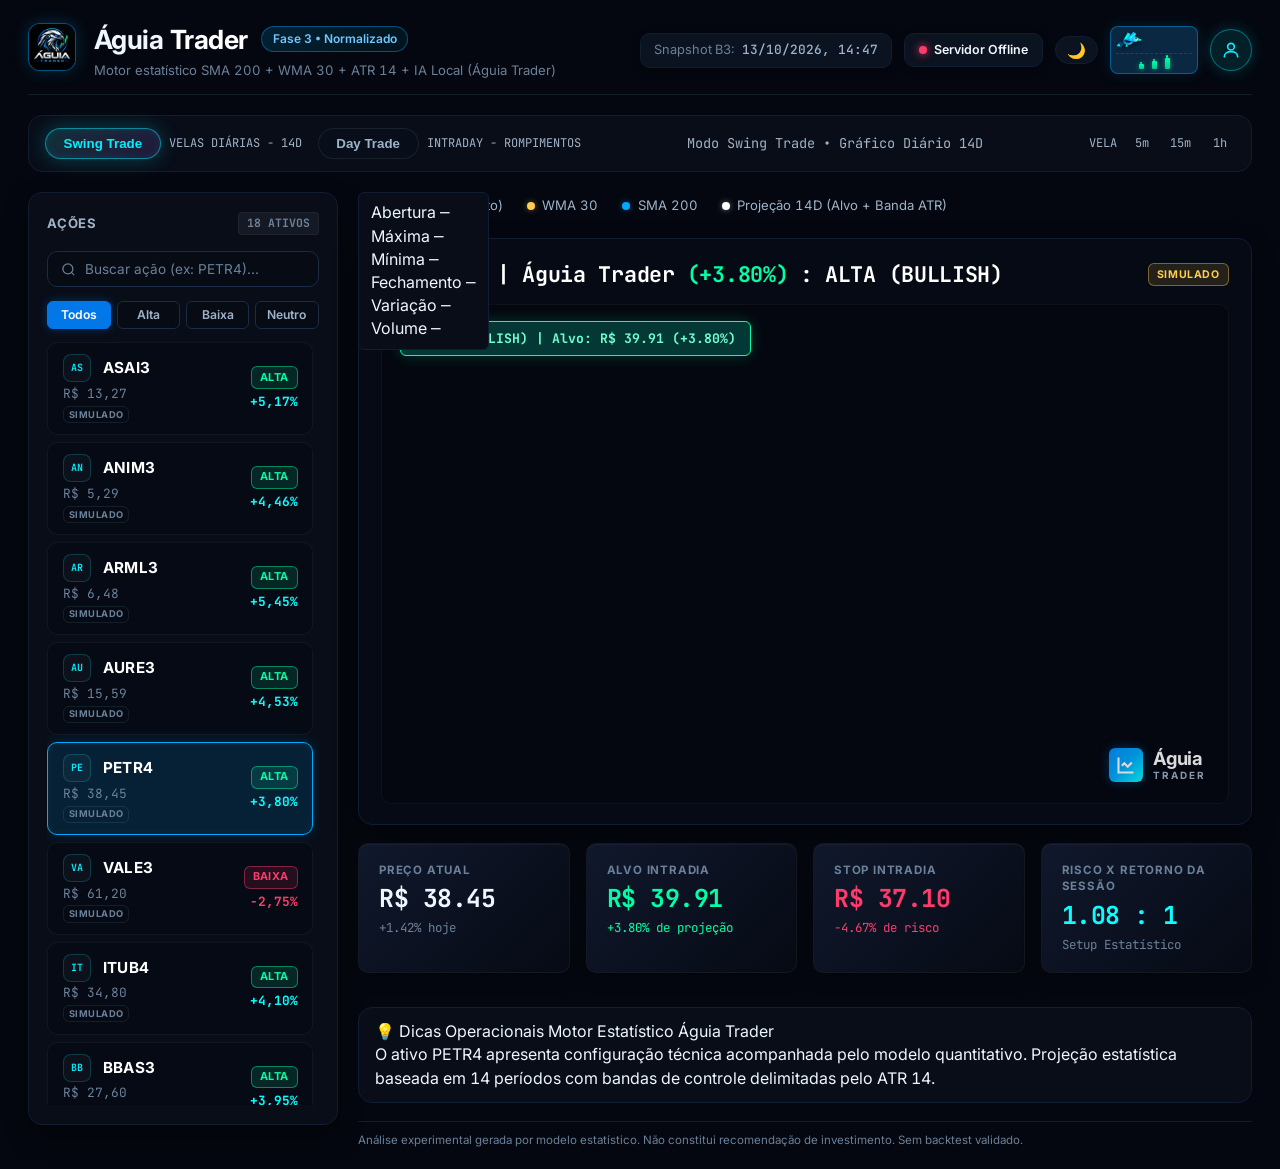
==== commit 75f7b617: "feat: icon and chart tooltip updates" ====
--- a/static/index.html
+++ b/static/index.html
@@ -206,14 +206,13 @@
                 </div>
                 <div id="connectionStatus" class="connection-indicator online" title="Status do Backend Python 3.11">
                     <span class="conn-dot"></span>
-                    <span class="conn-text" id="connText">Servidor Ativo e Online</span>
+                    <span class="conn-text" id="connText">Servidor Online</span>
                 </div>
 
                 <button class="theme-toggle-pill" id="themeToggle" type="button" aria-label="Alternar tema" title="Alternar tema">
                     <span class="theme-icon sun">☀️</span>
                     <span class="theme-icon moon">🌙</span>
                 </button>
-                <button class="auth-btn" id="btnEntrarCadastro" type="button">Entrar / Cadastrar</button>
                 <div class="eagle-soar-badge" id="eagleSoarBrand" aria-label="Águia Trader - Voo Bullish" title="Águia Trader - Momentum Bullish">
                     <div class="eagle-flight-track">
                         <div class="eagle-flyer">
@@ -240,6 +239,7 @@
                         </div>
                     </div>
                 </div>
+                <button class="user-avatar-btn" id="btnEntrarCadastro" type="button" aria-label="Entrar / Cadastrar"><svg viewBox="0 0 24 24" width="20" height="20" fill="none" stroke="currentColor" stroke-width="2" stroke-linecap="round" stroke-linejoin="round"><circle cx="12" cy="8" r="4"></circle><path d="M4 20c0-4 4-6 8-6s8 2 8 6"></path></svg></button><div class="user-dropdown-menu" id="userDropdown" aria-hidden="true"><div class="user-dropdown-header"><div class="user-avatar-lg"></div><div><div class="user-name">Visitante</div><div class="user-email">sem conta</div></div></div><div class="user-dropdown-actions"><button class="user-pill">Gerenciar Perfil</button><button class="user-pill">Relatorios</button><button class="user-pill">Seguranca</button><button class="user-pill danger">Sair</button></div></div>
             </div>
         </header>
 
--- a/static/style.css
+++ b/static/style.css
@@ -138,6 +138,9 @@
     --glow-cyan-hover: color-mix(in srgb, var(--brand-cyan) 15%, transparent);
     /* Neon icon glow */
     --icon-glow: 0 0 5px rgba(0, 240, 255, 0.4);
+    /* Emblema cyberpunk minimalista (ativo) - valores da especificacao */
+    --ativo-bg: rgba(255, 255, 255, 0.03);
+    --ativo-border: rgba(0, 240, 255, 0.2);
     /* Light theme hairline and surface text */
     --hairline: rgba(255, 255, 255, 0.06);
     --text-on-surface: #C7D9EC;
@@ -343,6 +346,10 @@
     border-color: color-mix(in srgb, var(--color-white) 20%, transparent);
 }
 
+.connection-indicator.online .conn-dot {
+    animation: connPulseGreen 1.6s ease-in-out infinite;
+}
+
 .conn-dot {
     width: 8px;
     height: 8px;
@@ -842,6 +849,9 @@
 }
 
 .asset-headline {
+    display: flex;
+    align-items: center;
+    gap: 12px;
     font-size: 1.35rem;
     font-weight: 700;
     letter-spacing: -0.3px;
@@ -1463,12 +1473,6 @@
         max-height: 340px;
     }
 
-    .quant-details-grid {
-        grid-template-columns: repeat(2, 1fr);
-    }
-}
-
-@media (max-width: 768px) {
     .dashboard-wrapper {
         padding: 0.85rem 1rem;
     }
@@ -1526,11 +1530,46 @@
     100% { opacity: 0; transform: scale(2.4); }
 }
 
+@keyframes connPulseGreen {
+    0%, 100% { opacity: 1; box-shadow: 0 0 8px var(--color-green); }
+    50% { opacity: 0.5; box-shadow: 0 0 16px var(--color-green); }
+}
+
+@keyframes connPulseRed {
+    0%, 100% { opacity: 1; box-shadow: 0 0 8px var(--color-red); }
+    50% { opacity: 0.4; box-shadow: 0 0 16px var(--color-red); }
+}
+
 /* ============================================================
    Icone de ativo (glow derivado do token)
    ============================================================ */
 .asset-icon {
     filter: drop-shadow(var(--icon-glow));
+}
+
+/* ============================================================
+   Emblema cyberpunk com glassmorphism (ativo)
+   ============================================================ */
+.ativo-icon {
+    width: 28px;
+    height: 28px;
+    background: var(--ativo-bg);
+    border: 1px solid var(--ativo-border);
+    border-radius: 8px;
+    display: flex;
+    align-items: center;
+    justify-content: center;
+    font-family: 'JetBrains Mono', monospace;
+    font-weight: 600;
+    font-size: 10px;
+    color: var(--icon-cyan);
+    flex-shrink: 0;
+}
+
+.stock-card-head {
+    display: flex;
+    align-items: center;
+    gap: 12px;
 }
 
 /* ============================================================
@@ -1643,51 +1682,116 @@
 .modal-overlay { display: none; }
 .modal-overlay.open { display: flex; }
 
+/* Modal overlay hidden by default */
+.modal-overlay { display: none; }
+.modal-overlay.open { display: flex; }
+
 /* Mode bar */
-.mode-bar { display: flex; align-items: center; justify-content: space-between; gap: 1rem; flex-wrap: wrap; padding: 0.75rem 1rem; border: 1px solid var(--border-card); border-radius: var(--radius-lg); background: var(--bg-surface); }
+.mode-bar { display: flex; align-items: center; justify-content: space-between; gap: 1rem; flex-wrap: wrap; padding: 0.75rem 1rem; }
 .mode-segment { display: inline-flex; align-items: center; gap: 0.5rem; }
-.mode-btn { background: var(--bg-card); color: var(--text-primary); border: 1px solid var(--border-card); border-radius: 6px; padding: 0.35rem 0.75rem; cursor: pointer; }
-.mode-btn.active { background: var(--brand-blue); color: #fff; border-color: var(--brand-blue); }
-.mode-subtitle { font-size: 0.75rem; color: var(--text-muted); }
-.mode-context { font-size: 0.85rem; color: var(--text-secondary); text-align: center; flex: 1; }
+.mode-btn { background: color-mix(in srgb, var(--bg-card) 40%, transparent); color: var(--text-secondary); border: 1px solid color-mix(in srgb, var(--color-white) 8%, transparent); border-radius: 24px; padding: 0.45rem 1.1rem; cursor: pointer; backdrop-filter: blur(12px); -webkit-backdrop-filter: blur(12px); font-family: 'Plus Jakarta Sans', sans-serif; font-weight: 600; transition: all 0.25s ease; }
+.mode-btn.active { background: linear-gradient(135deg, color-mix(in srgb, var(--icon-cyan) 15%, transparent), color-mix(in srgb, var(--icon-purple) 15%, transparent)); color: var(--icon-cyan); border: 1px solid color-mix(in srgb, var(--icon-cyan) 50%, transparent); box-shadow: 0 0 20px color-mix(in srgb, var(--icon-cyan) 25%, transparent), inset 0 0 10px color-mix(in srgb, var(--icon-cyan) 10%, transparent); font-weight: 700; }
+.mode-subtitle { font-size: 0.75rem; color: var(--text-secondary); font-family: 'JetBrains Mono', monospace; }
+.mode-context { font-size: 0.85rem; color: var(--text-secondary); text-align: center; flex: 1; font-family: 'JetBrains Mono', monospace; }
 .mode-intervals { display: inline-flex; align-items: center; gap: 0.35rem; }
-.mode-interval-label { font-size: 0.75rem; color: var(--text-muted); margin-right: 0.25rem; }
-.mode-interval { font-size: 0.75rem; padding: 0.2rem 0.5rem; border-radius: 4px; cursor: pointer; color: var(--text-muted); }
-.mode-interval.active { background: var(--brand-blue); color: #fff; }
-
-/* Operational tips card */
-.operational-tips { background: var(--bg-surface); border: 1px solid var(--border-card); border-radius: var(--radius-lg); padding: 1rem 1.25rem; }
-
-/* Force splash centering */
-.splash-inner { margin: 0 auto; }
-.splash-logo { margin: 0 auto; }
-.splash-progress, .splash-progressbar { margin: 0 auto; }
-
-/* ===== Splash Cyberpunk Elite Override ===== */
-.splash-screen { background: #070a13 !important; background-image: radial-gradient(circle at 50% 40%, rgba(4,157,250,0.12), transparent 60%), linear-gradient(rgba(14,218,255,0.04) 1px, transparent 1px), linear-gradient(90deg, rgba(14,218,255,0.04) 1px, transparent 1px) !important; background-size: auto, 40px 40px, 40px 40px !important; }
-.splash-inner { background: rgba(15,23,42,0.65) !important; backdrop-filter: blur(16px) !important; -webkit-backdrop-filter: blur(16px) !important; border: 1px solid rgba(0,240,255,0.3) !important; box-shadow: 0 0 35px rgba(0,240,255,0.15) !important; border-radius: 16px !important; padding: 2.5rem 3rem !important; }
-.splash-logo { animation: splashFloat 3s ease-in-out infinite !important; filter: drop-shadow(0 0 18px rgba(14,218,255,0.6)) !important; }
-@keyframes splashFloat { 0%,100% { transform: translateY(0); } 50% { transform: translateY(-10px); } }
-.splash-status-text { font-family: 'Plus Jakarta Sans', sans-serif !important; }
-.splash-tagline { font-family: 'JetBrains Mono', monospace !important; letter-spacing: 0.12em !important; color: #94a3b8 !important; }
-.splash-progress-track { background: rgba(15,23,42,0.6) !important; border: 1px solid rgba(0,240,255,0.3) !important; border-radius: 999px !important; overflow: hidden !important; }
-.splash-progress-fill { background: linear-gradient(90deg, #049DFA, #0EDAFF) !important; box-shadow: 0 0 15px rgba(14,218,255,0.6) !important; }
-
-/* Glassmorphism cards & tips */
-.metric-card, .quant-card, .operational-tips { background: rgba(15,23,42,0.65) !important; backdrop-filter: blur(12px) !important; -webkit-backdrop-filter: blur(12px) !important; border: 1px solid rgba(0,240,255,0.2) !important; border-radius: 16px !important; box-shadow: 0 0 25px rgba(0,240,255,0.08) !important; }
-.metric-value, .quant-value { font-family: 'JetBrains Mono', monospace !important; }
-
-/* Splash centering fix */
-.splash-inner, .splash-container { display: flex !important; flex-direction: column !important; align-items: center !important; justify-content: center !important; text-align: center !important; }
+.mode-interval-label { font-size: 0.75rem; color: var(--text-secondary); margin-right: 0.25rem; font-family: 'JetBrains Mono', monospace; }
+.mode-interval { font-size: 0.75rem; padding: 0.2rem 0.5rem; border-radius: 4px; cursor: pointer; color: var(--text-secondary); font-family: 'JetBrains Mono', monospace; }
+.mode-interval.active { background: linear-gradient(135deg, color-mix(in srgb, var(--icon-cyan) 15%, transparent), color-mix(in srgb, var(--icon-purple) 15%, transparent)); color: var(--icon-cyan); border: 1px solid color-mix(in srgb, var(--icon-cyan) 50%, transparent); }
+
+.mode-bar { border: 1px solid var(--border-card); border-radius: var(--radius-lg); background: var(--bg-surface); padding: 0.75rem 1rem; }
+.operational-tips { border: 1px solid var(--border-card); border-radius: var(--radius-lg); background: var(--bg-surface); padding: 0.75rem 1rem; margin-top: 1rem; }
+
+/* Splash centering */
+.splash-inner, .splash-container { display: flex !important; flex-direction: column !important; align-items: center !important; justify-content: center !important; text-align: center !important; width: 100% !important; height: 100vh !important; }
 .splash-logo, .splash-logo img, .splash-logo-img { margin: 0 auto !important; display: block !important; }
-.splash-progress, .splash-progress-track, .progress-bar { width: 300px !important; margin: 15px auto 0 auto !important; }
+.splash-progress, .splash-progress-track { width: 300px !important; margin: 15px auto 0 auto !important; }
 .splash-status, .splash-status-text, .splash-tagline { text-align: center !important; width: 100% !important; }
 
-/* Splash organic cyberpunk refinement */
-.splash-inner, .splash-container { border-radius: 36px !important; box-shadow: 0 20px 50px rgba(0,0,0,0.7), 0 0 40px rgba(0,240,255,0.12), inset 0 0 20px rgba(0,240,255,0.05) !important; border: 1px solid rgba(0,240,255,0.25) !important; }
-.splash-logo { background: rgba(4,157,250,0.08) !important; border-radius: 24px !important; padding: 16px !important; animation: splashFloat 3s ease-in-out infinite !important; filter: drop-shadow(0 0 20px rgba(0,240,255,0.6)) !important; }
-.splash-status-text { font-family: 'Plus Jakarta Sans', sans-serif !important; letter-spacing: 1px !important; }
-.splash-tagline { font-family: 'JetBrains Mono', monospace !important; }
-.splash-progress-track { border-radius: 12px !important; background: rgba(15,23,42,0.6) !important; }
-.splash-progress-fill { background: linear-gradient(90deg, #00F0FF, #7000FF, #00F0FF) !important; box-shadow: 0 0 20px rgba(0,240,255,0.6) !important; border-radius: 12px !important; }
-@keyframes progressShine { 0% { background-position: 0% 50%; } 100% { background-position: 200% 50%; } }
+.chart-content-area, .chart-stage-container { position: relative !important; }
+.chart-tooltip { background: var(--bg-surface) !important; color: var(--text-primary) !important; }
+
+.auth-btn {
+    background: color-mix(in srgb, var(--icon-cyan) 8%, transparent);
+    border: 1px solid color-mix(in srgb, var(--icon-cyan) 35%, transparent);
+    color: var(--icon-cyan);
+    border-radius: 20px;
+    padding: 7px 18px;
+    font-family: 'Plus Jakarta Sans', sans-serif;
+    font-weight: 600;
+    font-size: 13px;
+    backdrop-filter: blur(10px);
+    transition: all 0.25s ease;
+    cursor: pointer;
+}
+.auth-btn:hover {
+    background: color-mix(in srgb, var(--icon-cyan) 18%, transparent);
+    box-shadow: 0 0 15px color-mix(in srgb, var(--icon-cyan) 30%, transparent);
+}
+
+
+.top-navbar, .navbar-right {
+    display: flex;
+    align-items: center;
+    justify-content: space-between;
+    flex-wrap: nowrap;
+}
+.navbar-right {
+    justify-content: flex-end;
+    gap: 12px;
+}
+
+.user-avatar-btn {
+    width: 42px;
+    height: 42px;
+    border-radius: 50%;
+    background: color-mix(in srgb, var(--icon-cyan) 10%, transparent);
+    border: 1px solid color-mix(in srgb, var(--icon-cyan) 40%, transparent);
+    display: flex;
+    align-items: center;
+    justify-content: center;
+    cursor: pointer;
+    box-shadow: 0 0 15px color-mix(in srgb, var(--icon-cyan) 20%, transparent);
+    transition: all 0.25s ease;
+    color: var(--icon-cyan);
+    padding: 0;
+}
+.user-avatar-btn svg {
+    width: 20px;
+    height: 20px;
+}
+.user-avatar-btn img {
+    width: 100%;
+    height: 100%;
+    border-radius: 50%;
+    object-fit: cover;
+}
+.user-avatar-btn:hover {
+    background: color-mix(in srgb, var(--icon-cyan) 20%, transparent);
+    box-shadow: 0 0 20px color-mix(in srgb, var(--icon-cyan) 40%, transparent);
+    transform: scale(1.05);
+}
+
+
+.user-dropdown-menu {
+    position: absolute;
+    top: 64px;
+    right: 24px;
+    width: 280px;
+    background: color-mix(in srgb, var(--bg-main) 85%, transparent);
+    backdrop-filter: blur(20px);
+    border: 1px solid color-mix(in srgb, var(--icon-cyan) 25%, transparent);
+    border-radius: 24px;
+    box-shadow: 0 12px 40px rgb(var(--shadow-rgb) / 0.45);
+    padding: 16px;
+    display: none;
+    z-index: 1000;
+}
+.user-dropdown-menu.open { display: block; }
+.user-dropdown-header { display: flex; align-items: center; gap: 12px; padding-bottom: 12px; border-bottom: 1px solid color-mix(in srgb, var(--icon-cyan) 15%, transparent); margin-bottom: 12px; }
+.user-avatar-lg { width: 48px; height: 48px; border-radius: 50%; background: color-mix(in srgb, var(--icon-cyan) 12%, transparent); border: 1px solid color-mix(in srgb, var(--icon-cyan) 35%, transparent); }
+.user-name { font-family: 'Plus Jakarta Sans', sans-serif; font-weight: 600; color: var(--icon-cyan); font-size: 14px; }
+.user-email { font-size: 12px; color: var(--text-muted); }
+.user-dropdown-actions { display: flex; flex-direction: column; gap: 8px; }
+.user-pill { background: color-mix(in srgb, var(--icon-cyan) 8%, transparent); border: 1px solid color-mix(in srgb, var(--icon-cyan) 25%, transparent); color: var(--icon-cyan); border-radius: 999px; padding: 8px 14px; font-family: 'Plus Jakarta Sans', sans-serif; font-size: 13px; font-weight: 600; cursor: pointer; transition: all 0.2s ease; text-align: left; }
+.user-pill:hover { background: color-mix(in srgb, var(--icon-cyan) 18%, transparent); }
+.user-pill.danger { color: var(--icon-cyan); }
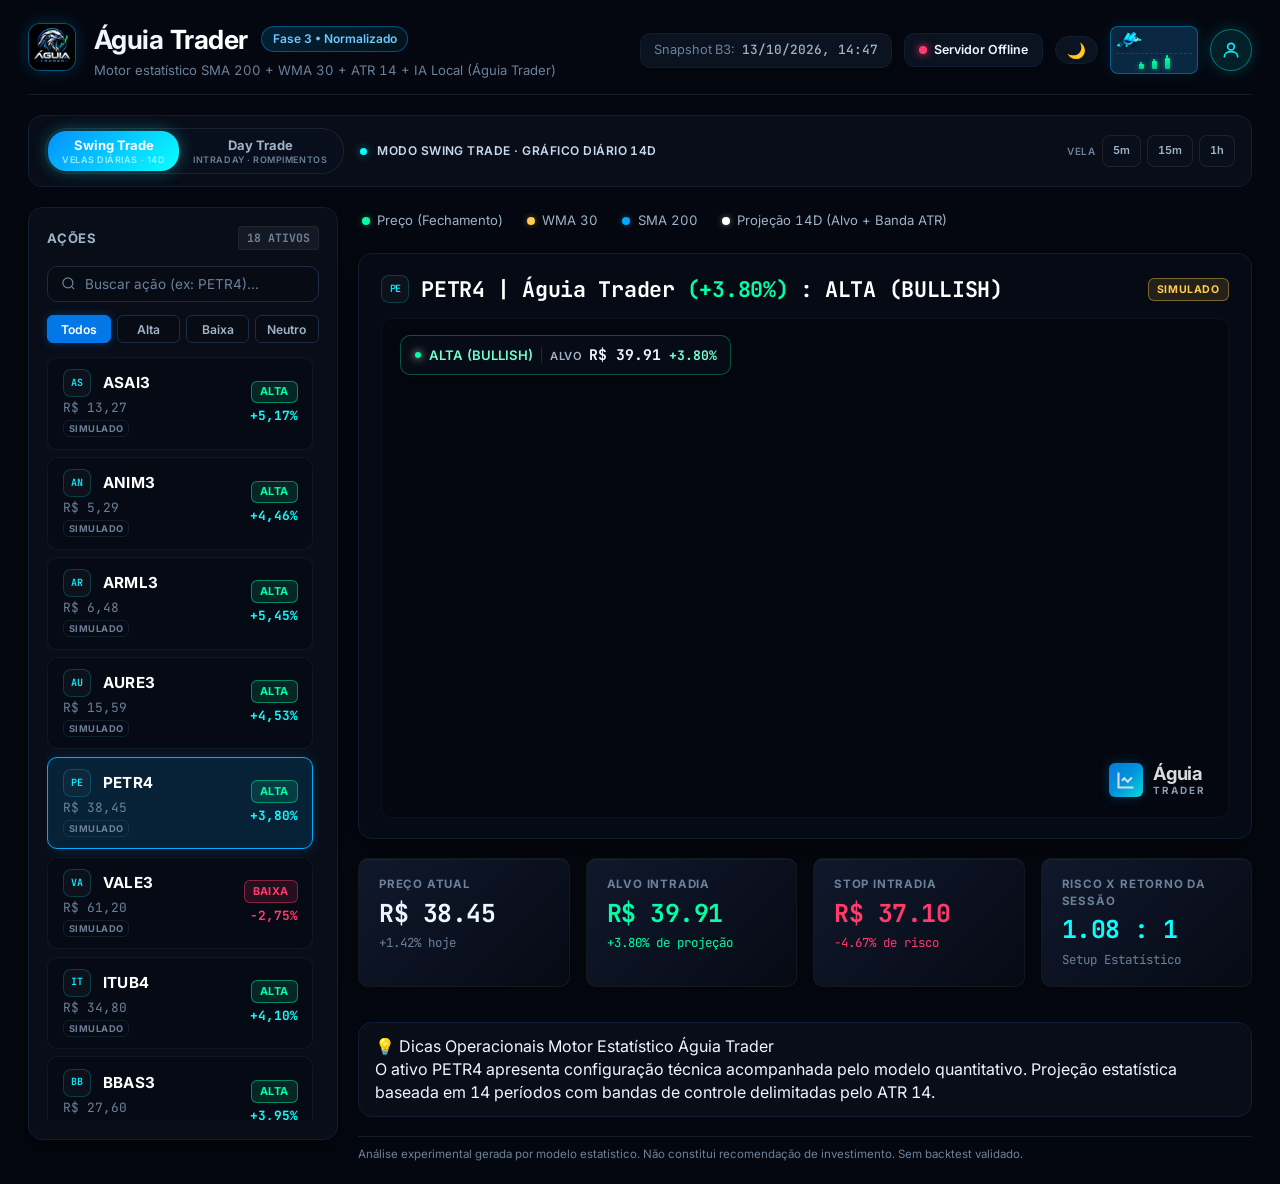
==== commit 83e9f806: "feat: sistema de autenticacao com modal apos splash, modo visitante, perfil e pagina conta" ====
--- a/static/index.html
+++ b/static/index.html
@@ -16,6 +16,7 @@
     <link rel="stylesheet" href="style.css?v=3.4">
     <!-- Sem JS: revela o app imediatamente (a splash some sozinha via CSS) -->
     <noscript><style>.app-booting .dashboard-wrapper{opacity:1!important;transform:none!important}</style></noscript>
+    <link rel="stylesheet" href="auth.css">
 </head>
 <body>
     <!-- Sprite SVG: emblema da Aguia na paleta da marca (azul/ciano/teal) -->
@@ -245,15 +246,20 @@
 
         <!-- Barra de Modos (Swing Trade / Day Trade) -->
         <div class="mode-bar" id="modeSwitch">
-            <div class="mode-segment" data-mode="swing">
-                <button class="mode-btn active" data-mode="swing" type="button">Swing Trade</button>
-                <span class="mode-subtitle">VELAS DIÁRIAS - 14D</span>
-            </div>
-            <div class="mode-segment" data-mode="day">
-                <button class="mode-btn" data-mode="day" type="button">Day Trade</button>
-                <span class="mode-subtitle cyan-pill">INTRADAY - ROMPIMENTOS</span>
-            </div>
-            <div class="mode-context" id="modeContextLabel">• MODO SWING TRADE • GRÁFICO DIÁRIO 14D</div>
+            <div class="mode-segment">
+                <button class="mode-btn active" data-mode="swing" type="button">
+                    <span class="mode-btn-title">Swing Trade</span>
+                    <span class="mode-btn-subtitle">VELAS DIÁRIAS · 14D</span>
+                </button>
+                <button class="mode-btn" data-mode="day" type="button">
+                    <span class="mode-btn-title">Day Trade</span>
+                    <span class="mode-btn-subtitle">INTRADAY · ROMPIMENTOS</span>
+                </button>
+            </div>
+            <div class="mode-context" id="modeContextLabel">
+                <span class="mode-context-dot"></span>
+                <span class="mode-context-text">MODO SWING TRADE · GRÁFICO DIÁRIO 14D</span>
+            </div>
             <div class="mode-intervals" id="modeIntervals">
                 <span class="mode-interval-label">VELA</span>
                 <span class="mode-interval active" data-interval="5m">5m</span>
@@ -330,15 +336,51 @@
 
                     <!-- Área de Visualização do Gráfico Canvas -->
                     <div class="chart-stage-container">
-                        <!-- Banner Flutuante de Alvo e Projeção -->
-                        <div class="target-floating-badge badge-bullish" id="floatingTargetBadge">
-                            <span id="badgeTrendAction">ALTA (BULLISH)</span> |
-                            Alvo: <span id="badgeTargetPrice">R$ 13.96</span>
-                            (<span id="badgeTargetReturn">+5.17%</span>)
+                        <!-- Banner Flutuante de Status e Alvo -->
+                        <div class="target-floating-badge badge-bullish" id="floatingTargetBadge" role="status" aria-label="Resumo da análise">
+                            <div class="tf-status">
+                                <span class="tf-dot" aria-hidden="true"></span>
+                                <span id="badgeTrendAction" class="tf-status-text">ALTA (BULLISH)</span>
+                            </div>
+                            <div class="tf-divider" aria-hidden="true"></div>
+                            <div class="tf-target">
+                                <span class="tf-label">ALVO</span>
+                                <span id="badgeTargetPrice" class="tf-price">R$ 13.96</span>
+                            </div>
+                            <span id="badgeTargetReturn" class="tf-change">+5.17%</span>
                         </div>
 
                         <!-- Canvas do Gráfico (Preço + Médias + Projeção + Volume) -->
                         <canvas id="tradingChartCanvas"></canvas>
+
+                        <!-- Tooltip do Gráfico (Canvas) - posicao absoluta dentro do stage do canvas -->
+                        <div id="chartTooltip" class="chart-tooltip" role="tooltip" aria-hidden="true">
+                            <div class="chart-tooltip__date" id="chartTooltipDate"></div>
+                            <div class="chart-tooltip__row">
+                                <span class="chart-tooltip__label">Abertura</span>
+                                <span class="chart-tooltip__value" id="chartTooltipOpen">—</span>
+                            </div>
+                            <div class="chart-tooltip__row">
+                                <span class="chart-tooltip__label">Máxima</span>
+                                <span class="chart-tooltip__value" id="chartTooltipHigh">—</span>
+                            </div>
+                            <div class="chart-tooltip__row">
+                                <span class="chart-tooltip__label">Mínima</span>
+                                <span class="chart-tooltip__value" id="chartTooltipLow">—</span>
+                            </div>
+                            <div class="chart-tooltip__row">
+                                <span class="chart-tooltip__label">Fechamento</span>
+                                <span class="chart-tooltip__value" id="chartTooltipClose">—</span>
+                            </div>
+                            <div class="chart-tooltip__row">
+                                <span class="chart-tooltip__label">Variação</span>
+                                <span class="chart-tooltip__value" id="chartTooltipChange">—</span>
+                            </div>
+                            <div class="chart-tooltip__row">
+                                <span class="chart-tooltip__label">Volume</span>
+                                <span class="chart-tooltip__value" id="chartTooltipVolume">—</span>
+                            </div>
+                        </div>
 
                         <!-- Marca d'Água Oficial Águia Trader -->
                         <div class="chart-watermark">
@@ -395,35 +437,7 @@
 
                 
             
-    <!-- Tooltip do Gráfico (Canvas) -->
-    <div id="chartTooltip" class="chart-tooltip" role="tooltip" aria-hidden="true">
-        <div class="chart-tooltip__date" id="chartTooltipDate"></div>
-        <div class="chart-tooltip__row">
-            <span class="chart-tooltip__label">Abertura</span>
-            <span class="chart-tooltip__value" id="chartTooltipOpen">—</span>
-        </div>
-        <div class="chart-tooltip__row">
-            <span class="chart-tooltip__label">Máxima</span>
-            <span class="chart-tooltip__value" id="chartTooltipHigh">—</span>
-        </div>
-        <div class="chart-tooltip__row">
-            <span class="chart-tooltip__label">Mínima</span>
-            <span class="chart-tooltip__value" id="chartTooltipLow">—</span>
-        </div>
-        <div class="chart-tooltip__row">
-            <span class="chart-tooltip__label">Fechamento</span>
-            <span class="chart-tooltip__value" id="chartTooltipClose">—</span>
-        </div>
-        <div class="chart-tooltip__row">
-            <span class="chart-tooltip__label">Variação</span>
-            <span class="chart-tooltip__value" id="chartTooltipChange">—</span>
-        </div>
-        <div class="chart-tooltip__row">
-            <span class="chart-tooltip__label">Volume</span>
-            <span class="chart-tooltip__value" id="chartTooltipVolume">—</span>
-        </div>
-    </div>
-
+    <!-- Tooltip do Gráfico (Canvas) foi movido para dentro de .chart-stage-container -->
 </main>
         </div>
     </div>
@@ -459,5 +473,6 @@
 
     <!-- Script JavaScript com Motor Gráfico Canvas -->
     <script src="script.js?v=3.5"></script>
+    <script src="auth.js"></script>
 </body>
 </html>
--- a/static/style.css
+++ b/static/style.css
@@ -876,39 +876,128 @@
 }
 
 /* Banner Flutuante de Alvo e Recomendação */
+/* Banner Flutuante de Status e Alvo — resumo financeiro premium */
 .target-floating-badge {
     position: absolute;
     top: 16px;
     left: 18px;
-    z-index: 5;
-    padding: 0.45rem 0.9rem;
-    border-radius: var(--radius-sm);
+    z-index: 45;
+    display: inline-flex;
+    align-items: center;
+    gap: 0.5rem;
+    flex-wrap: wrap;
+    padding: 0.5rem 0.85rem;
+    border: 1px solid var(--border-card);
+    border-radius: var(--radius-md);
+    background: color-mix(in srgb, var(--bg-surface) 82%, transparent);
+    backdrop-filter: blur(10px) saturate(110%);
+    -webkit-backdrop-filter: blur(10px) saturate(110%);
+    box-shadow: 0 4px 12px rgb(var(--shadow-rgb) / 0.35);
     font-size: 0.82rem;
+    color: var(--text-primary);
+    pointer-events: none;
+}
+
+/* Grupo A — Status da análise */
+.tf-status {
+    display: inline-flex;
+    align-items: center;
+    gap: 0.5rem;
+    white-space: nowrap;
+}
+.tf-dot {
+    width: 6px;
+    height: 6px;
+    border-radius: 50%;
+    flex-shrink: 0;
+    box-shadow: 0 0 8px currentColor;
+}
+.tf-status-text {
+    font-family: var(--font-sans);
+    font-weight: 600;
+    font-size: 0.82rem;
+    color: var(--text-bright);
+    white-space: nowrap;
+}
+
+/* Divisória sutil entre grupos */
+.tf-divider {
+    width: 1px;
+    height: 0.95rem;
+    background: var(--border-muted);
+    flex-shrink: 0;
+}
+
+/* Grupo B — Preço-alvo */
+.tf-target {
+    display: inline-flex;
+    align-items: baseline;
+    gap: 0.4rem;
+    white-space: nowrap;
+}
+.tf-label {
+    font-family: var(--font-sans);
+    font-size: 0.7rem;
+    font-weight: 600;
+    color: var(--text-secondary);
+    text-transform: uppercase;
+    letter-spacing: 0.05em;
+}
+.tf-price {
     font-weight: 700;
+    font-size: 0.92rem;
     font-family: var(--font-mono);
-    backdrop-filter: blur(8px);
-    -webkit-backdrop-filter: blur(8px);
-}
-
+    font-variant-numeric: tabular-nums;
+    color: var(--text-primary);
+}
+
+/* Grupo C — Variação percentual */
+.tf-change {
+    font-weight: 700;
+    font-size: 0.82rem;
+    font-family: var(--font-mono);
+    font-variant-numeric: tabular-nums;
+    white-space: nowrap;
+}
+
+/* Cores por tendência — detalhe de identidade, não destaque dominante */
 .target-floating-badge.badge-bullish {
-    background: color-mix(in srgb, var(--color-green) 16%, var(--brand-ink));
-    border: 1.5px solid var(--color-green);
+    border-color: color-mix(in srgb, var(--color-green) 30%, transparent);
+}
+.target-floating-badge.badge-bullish .tf-dot {
+    background: var(--color-green);
+}
+.target-floating-badge.badge-bullish .tf-status-text {
     color: var(--color-green-light);
-    box-shadow: 0 0 15px color-mix(in srgb, var(--color-green) 20%, transparent);
+}
+.target-floating-badge.badge-bullish .tf-change {
+    color: var(--color-green-light);
 }
 
 .target-floating-badge.badge-bearish {
-    background: color-mix(in srgb, var(--color-red) 16%, var(--brand-ink));
-    border: 1.5px solid var(--color-red);
+    border-color: color-mix(in srgb, var(--color-red) 30%, transparent);
+}
+.target-floating-badge.badge-bearish .tf-dot {
+    background: var(--color-red);
+}
+.target-floating-badge.badge-bearish .tf-status-text {
     color: var(--color-red-light);
-    box-shadow: 0 0 15px color-mix(in srgb, var(--color-red) 20%, transparent);
+}
+.target-floating-badge.badge-bearish .tf-change {
+    color: var(--color-red-light);
 }
 
 .target-floating-badge.badge-neutral {
-    background: color-mix(in srgb, var(--color-blue-deep) 22%, var(--brand-ink));
-    border: 1.5px solid var(--color-blue);
+    border-color: color-mix(in srgb, var(--color-blue-deep) 30%, transparent);
+}
+.target-floating-badge.badge-neutral .tf-dot {
+    background: var(--color-blue);
+}
+.target-floating-badge.badge-neutral .tf-status-text {
     color: var(--color-blue-light);
-    box-shadow: 0 0 15px color-mix(in srgb, var(--color-blue) 20%, transparent);
+}
+.target-floating-badge.badge-neutral .tf-change {
+    color: var(--color-blue-light);
 }
 
 /* Marca d'Água Oficial no Gráfico */
@@ -1573,17 +1662,71 @@
 }
 
 /* ============================================================
-   Tooltip do gráfico (glassmorphism)
+   Tooltip OHLCV do gráfico (glassmorphism, duas colunas)
    ============================================================ */
 .chart-tooltip {
     position: absolute;
+    display: none;
     backdrop-filter: blur(10px) saturate(120%);
     -webkit-backdrop-filter: blur(10px) saturate(120%);
+    background: var(--bg-surface);
+    color: var(--text-primary);
     border: 1px solid var(--border-card);
-    border-radius: var(--radius-sm);
-    padding: 0.5rem 0.75rem;
+    border-radius: var(--radius-md);
+    padding: 0.65rem 0.85rem;
     pointer-events: none;
-    z-index: 50;
+    z-index: 60;
+    min-width: 170px;
+    max-width: 250px;
+    width: max-content;
+    box-shadow: 0 8px 24px rgb(var(--shadow-rgb) / 0.45);
+}
+
+.chart-tooltip__date {
+    font-size: 11px;
+    font-weight: 700;
+    font-family: var(--font-mono);
+    color: var(--text-bright);
+    margin: 0 0 0.55rem 0;
+    padding-bottom: 0.45rem;
+    border-bottom: 1px solid var(--border-muted);
+    letter-spacing: 0.02em;
+    text-align: left;
+    white-space: nowrap;
+    overflow: hidden;
+    text-overflow: ellipsis;
+    max-width: 100%;
+}
+
+.chart-tooltip__row {
+    display: grid;
+    grid-template-columns: minmax(0, 1fr) auto;
+    gap: 0.35rem 0.75rem;
+    align-items: baseline;
+    margin: 0 0 0.5rem 0;
+    font-size: 11px;
+}
+
+.chart-tooltip__row:last-child {
+    margin-bottom: 0;
+}
+
+.chart-tooltip__label {
+    color: var(--text-secondary);
+    font-weight: 600;
+    text-align: left;
+    white-space: nowrap;
+    font-family: var(--font-sans);
+}
+
+.chart-tooltip .chart-tooltip__value {
+    color: var(--text-primary);
+    font-weight: 700;
+    text-align: right;
+    white-space: nowrap;
+    overflow: hidden;
+    text-overflow: ellipsis;
+    max-width: 100%;
 }
 
 /* Valores numéricos: fonte mono e algarismos tabulares */
@@ -1687,18 +1830,177 @@
 .modal-overlay.open { display: flex; }
 
 /* Mode bar */
-.mode-bar { display: flex; align-items: center; justify-content: space-between; gap: 1rem; flex-wrap: wrap; padding: 0.75rem 1rem; }
-.mode-segment { display: inline-flex; align-items: center; gap: 0.5rem; }
-.mode-btn { background: color-mix(in srgb, var(--bg-card) 40%, transparent); color: var(--text-secondary); border: 1px solid color-mix(in srgb, var(--color-white) 8%, transparent); border-radius: 24px; padding: 0.45rem 1.1rem; cursor: pointer; backdrop-filter: blur(12px); -webkit-backdrop-filter: blur(12px); font-family: 'Plus Jakarta Sans', sans-serif; font-weight: 600; transition: all 0.25s ease; }
-.mode-btn.active { background: linear-gradient(135deg, color-mix(in srgb, var(--icon-cyan) 15%, transparent), color-mix(in srgb, var(--icon-purple) 15%, transparent)); color: var(--icon-cyan); border: 1px solid color-mix(in srgb, var(--icon-cyan) 50%, transparent); box-shadow: 0 0 20px color-mix(in srgb, var(--icon-cyan) 25%, transparent), inset 0 0 10px color-mix(in srgb, var(--icon-cyan) 10%, transparent); font-weight: 700; }
-.mode-subtitle { font-size: 0.75rem; color: var(--text-secondary); font-family: 'JetBrains Mono', monospace; }
-.mode-context { font-size: 0.85rem; color: var(--text-secondary); text-align: center; flex: 1; font-family: 'JetBrains Mono', monospace; }
-.mode-intervals { display: inline-flex; align-items: center; gap: 0.35rem; }
-.mode-interval-label { font-size: 0.75rem; color: var(--text-secondary); margin-right: 0.25rem; font-family: 'JetBrains Mono', monospace; }
-.mode-interval { font-size: 0.75rem; padding: 0.2rem 0.5rem; border-radius: 4px; cursor: pointer; color: var(--text-secondary); font-family: 'JetBrains Mono', monospace; }
-.mode-interval.active { background: linear-gradient(135deg, color-mix(in srgb, var(--icon-cyan) 15%, transparent), color-mix(in srgb, var(--icon-purple) 15%, transparent)); color: var(--icon-cyan); border: 1px solid color-mix(in srgb, var(--icon-cyan) 50%, transparent); }
-
-.mode-bar { border: 1px solid var(--border-card); border-radius: var(--radius-lg); background: var(--bg-surface); padding: 0.75rem 1rem; }
+.mode-bar {
+    display: flex;
+    align-items: center;
+    justify-content: space-between;
+    gap: 1rem;
+    flex-wrap: wrap;
+    padding: 0.75rem 1rem;
+    border: 1px solid var(--border-card);
+    border-radius: var(--radius-lg);
+    background: var(--bg-surface);
+}
+
+/* Zone A - segmented mode selector (single outer container) */
+.mode-segment {
+    display: inline-flex;
+    align-items: center;
+    border: 1px solid color-mix(in srgb, var(--color-white) 8%, transparent);
+    border-radius: 22px;
+    background: color-mix(in srgb, var(--bg-card) 60%, transparent);
+    padding: 2px;
+    backdrop-filter: blur(12px);
+    -webkit-backdrop-filter: blur(12px);
+}
+
+.mode-btn {
+    position: relative;
+    display: inline-flex;
+    flex-direction: column;
+    align-items: center;
+    justify-content: center;
+    gap: 3px;
+    min-width: 95px;
+    height: 40px;
+    padding: 0 14px;
+    border: none;
+    border-radius: 18px;
+    background: transparent;
+    color: var(--text-secondary);
+    cursor: pointer;
+    font-family: var(--font-sans);
+    font-weight: 700;
+    font-size: 13px;
+    line-height: 1.1;
+    text-align: center;
+    transition: all 0.25s ease;
+    outline: none;
+}
+
+.mode-btn .mode-btn-title {
+    font-size: 13px;
+    font-weight: 700;
+    line-height: 1.1;
+    white-space: nowrap;
+}
+
+.mode-btn .mode-btn-subtitle {
+    font-size: 9px;
+    font-weight: 600;
+    text-transform: uppercase;
+    letter-spacing: 0.06em;
+    line-height: 1;
+    color: var(--text-muted);
+    white-space: nowrap;
+}
+
+.mode-btn.active {
+    background: linear-gradient(135deg, var(--brand-blue-deep), var(--brand-cyan));
+    color: var(--color-white);
+    box-shadow: 0 0 16px color-mix(in srgb, var(--brand-cyan) 35%, transparent);
+}
+
+.mode-btn.active .mode-btn-title {
+    color: var(--color-white);
+}
+
+.mode-btn.active .mode-btn-subtitle {
+    color: color-mix(in srgb, var(--brand-cyan-soft) 85%, transparent);
+}
+
+.mode-btn:hover:not(.active) {
+    background: color-mix(in srgb, var(--color-white) 6%, transparent);
+    color: var(--text-primary);
+}
+
+.mode-btn:focus-visible {
+    box-shadow: 0 0 0 2px color-mix(in srgb, var(--brand-blue) 60%, transparent);
+}
+
+/* Zone B - context indicator */
+.mode-context {
+    display: inline-flex;
+    align-items: center;
+    gap: 10px;
+    font-size: 12px;
+    font-weight: 600;
+    font-family: var(--font-sans);
+    color: var(--text-bright);
+    text-transform: uppercase;
+    letter-spacing: 0.04em;
+    flex: 1;
+    min-width: 0;
+}
+
+.mode-context-dot {
+    width: 7px;
+    height: 7px;
+    border-radius: 50%;
+    background: var(--brand-cyan);
+    box-shadow: 0 0 8px color-mix(in srgb, var(--brand-cyan) 50%, transparent);
+    flex-shrink: 0;
+}
+
+.mode-context-text {
+    white-space: nowrap;
+    overflow: hidden;
+    text-overflow: ellipsis;
+}
+
+/* Zone C - timeframe controls */
+.mode-intervals {
+    display: inline-flex;
+    align-items: center;
+    gap: 6px;
+    flex-shrink: 0;
+}
+
+.mode-interval-label {
+    font-size: 10px;
+    font-weight: 600;
+    text-transform: uppercase;
+    letter-spacing: 0.08em;
+    color: var(--text-muted);
+    font-family: var(--font-sans);
+    flex-shrink: 0;
+}
+
+.mode-interval {
+    display: inline-flex;
+    align-items: center;
+    justify-content: center;
+    height: 32px;
+    padding: 0 10px;
+    border: 1px solid color-mix(in srgb, var(--color-white) 8%, transparent);
+    border-radius: 8px;
+    background: color-mix(in srgb, var(--bg-card) 40%, transparent);
+    color: var(--text-secondary);
+    font-size: 11px;
+    font-weight: 600;
+    font-family: var(--font-sans);
+    cursor: pointer;
+    transition: all 0.25s ease;
+    outline: none;
+    white-space: nowrap;
+}
+
+.mode-interval:hover:not(.active) {
+    border-color: color-mix(in srgb, var(--color-white) 15%, transparent);
+    color: var(--text-primary);
+    background: color-mix(in srgb, var(--color-white) 6%, transparent);
+}
+
+.mode-interval.active {
+    background: linear-gradient(135deg, var(--brand-blue-deep), var(--brand-cyan));
+    border: 1px solid var(--brand-cyan);
+    color: var(--color-white);
+    box-shadow: 0 0 12px color-mix(in srgb, var(--brand-cyan) 35%, transparent);
+}
+
+.mode-interval:focus-visible {
+    box-shadow: 0 0 0 2px color-mix(in srgb, var(--brand-blue) 60%, transparent);
+}
 .operational-tips { border: 1px solid var(--border-card); border-radius: var(--radius-lg); background: var(--bg-surface); padding: 0.75rem 1rem; margin-top: 1rem; }
 
 /* Splash centering */
--- a/static/auth.css
+++ b/static/auth.css
@@ -0,0 +1,37 @@
+﻿/* Auth modal styles for Águia Trader */
+.auth-overlay{position:fixed;inset:0;background:rgba(2,6,23,0.65);backdrop-filter:blur(12px) saturate(1.05);-webkit-backdrop-filter:blur(12px) saturate(1.05);display:flex;align-items:center;justify-content:center;z-index:10000;opacity:0;pointer-events:none;transition:opacity .25s ease;}
+.auth-overlay.open{opacity:1;pointer-events:auto;}
+.auth-modal{position:relative;width:min(780px,92vw);max-height:90vh;overflow:auto;background:linear-gradient(180deg,rgba(9,18,31,0.98) 0%,rgba(5,10,20,0.98) 100%);border:1px solid rgba(14,165,233,0.28);border-radius:20px;box-shadow:0 40px 90px rgba(0,0,0,0.75),0 0 70px rgba(9,255,255,0.12);display:grid;grid-template-columns:1.1fr 1fr;gap:0;animation:authIn .25s ease;outline:none;}
+@keyframes authIn{from{opacity:0;transform:translateY(10px) scale(.98)}to{opacity:1;transform:translateY(0) scale(1)}}
+.auth-close{position:absolute;top:12px;right:12px;width:36px;height:36px;border-radius:10px;background:rgba(15,23,42,0.6);border:1px solid rgba(148,163,184,0.25);color:#e2e8f0;cursor:pointer;display:flex;align-items:center;justify-content:center;z-index:2;}
+.auth-close:hover{background:rgba(30,41,59,0.85);border-color:rgba(14,165,233,0.5);}
+.auth-identity{padding:32px;display:flex;flex-direction:column;gap:16px;border-right:1px solid rgba(148,163,184,0.12);}
+.auth-brand{display:flex;align-items:center;gap:12px;}
+.auth-brand img{width:48px;height:48px;}
+.auth-brand-title{font-weight:700;font-size:18px;color:#e2e8f0;}
+.auth-brand-sub{font-size:12px;color:#94a3b8;}
+.auth-identity-text{font-size:13px;color:#cbd5e1;line-height:1.6;}
+.auth-canvas-mini{height:140px;border-radius:12px;background:radial-gradient(circle at 50% 0%,rgba(9,255,255,0.1),transparent 60%),linear-gradient(180deg,rgba(15,23,42,0.65),rgba(15,23,42,0.35));border:1px solid rgba(148,163,184,0.18);position:relative;overflow:hidden;}
+.auth-canvas-mini::after{content:"";position:absolute;inset:0;background-image:linear-gradient(rgba(9,255,255,0.06) 1px,transparent 1px),linear-gradient(90deg,rgba(9,255,255,0.06) 1px,transparent 1px);background-size:20px 20px;opacity:.32;}
+.auth-panel{padding:28px;display:flex;flex-direction:column;gap:16px;}
+.auth-tabs{display:flex;gap:8px;background:rgba(15,23,42,0.6);padding:4px;border-radius:12px;border:1px solid rgba(148,163,184,0.18);}
+.auth-tab{flex:1;padding:8px 10px;border-radius:10px;background:transparent;border:none;color:#94a3b8;cursor:pointer;font-weight:600;}
+.auth-tab.active{background:linear-gradient(90deg,rgba(14,165,233,0.28),rgba(9,255,255,0.22));color:#e2e8f0;border:1px solid rgba(14,165,233,0.5);}
+.auth-form{display:flex;flex-direction:column;gap:12px;}
+.auth-field{display:flex;flex-direction:column;gap:6px;}
+.auth-field label{font-size:12px;color:#cbd5e1;}
+.auth-field input{padding:10px 12px;border-radius:10px;background:rgba(15,23,42,0.75);border:1px solid rgba(148,163,184,0.28);color:#e2e8f0;outline:none;}
+.auth-field input:focus{border-color:rgba(14,165,233,0.7);box-shadow:0 0 0 3px rgba(14,165,233,0.14);}
+.auth-row{display:grid;grid-template-columns:1fr 1fr;gap:10px;}
+.auth-avatar-area{display:flex;align-items:center;gap:14px;}
+.auth-avatar{width:92px;height:92px;border-radius:50%;background:radial-gradient(circle,rgba(15,23,42,0.95),rgba(15,23,42,0.65));border:1px solid rgba(9,255,255,0.45);display:flex;align-items:center;justify-content:center;overflow:hidden;position:relative;}
+.auth-avatar img{width:100%;height:100%;object-fit:cover;}
+.auth-avatar-empty{color:#94a3b8;}
+.auth-camera{position:absolute;right:-4px;bottom:-4px;width:32px;height:32px;border-radius:50%;background:linear-gradient(90deg,#0ea5e9,#22d3ee);border:1px solid rgba(226,232,240,0.5);color:#0f172a;display:flex;align-items:center;justify-content:center;cursor:pointer;box-shadow:0 8px 22px rgba(14,165,233,0.3);}
+.auth-actions{display:flex;flex-direction:column;gap:10px;margin-top:4px;}
+.auth-btn{padding:10px 14px;border-radius:12px;border:none;background:linear-gradient(90deg,rgba(14,165,233,0.95),rgba(9,255,255,0.78));color:#0f172a;font-weight:700;cursor:pointer;}
+.auth-btn.ghost{background:transparent;color:#cbd5e1;border:1px solid rgba(148,163,184,0.28);}
+.auth-error{font-size:12px;color:#f87171;}
+.auth-success{font-size:12px;color:#34d399;}
+.auth-visitor{font-size:12px;color:#94a3b8;text-align:center;cursor:pointer;}
+@media (max-width:720px){.auth-modal{grid-template-columns:1fr;}}
